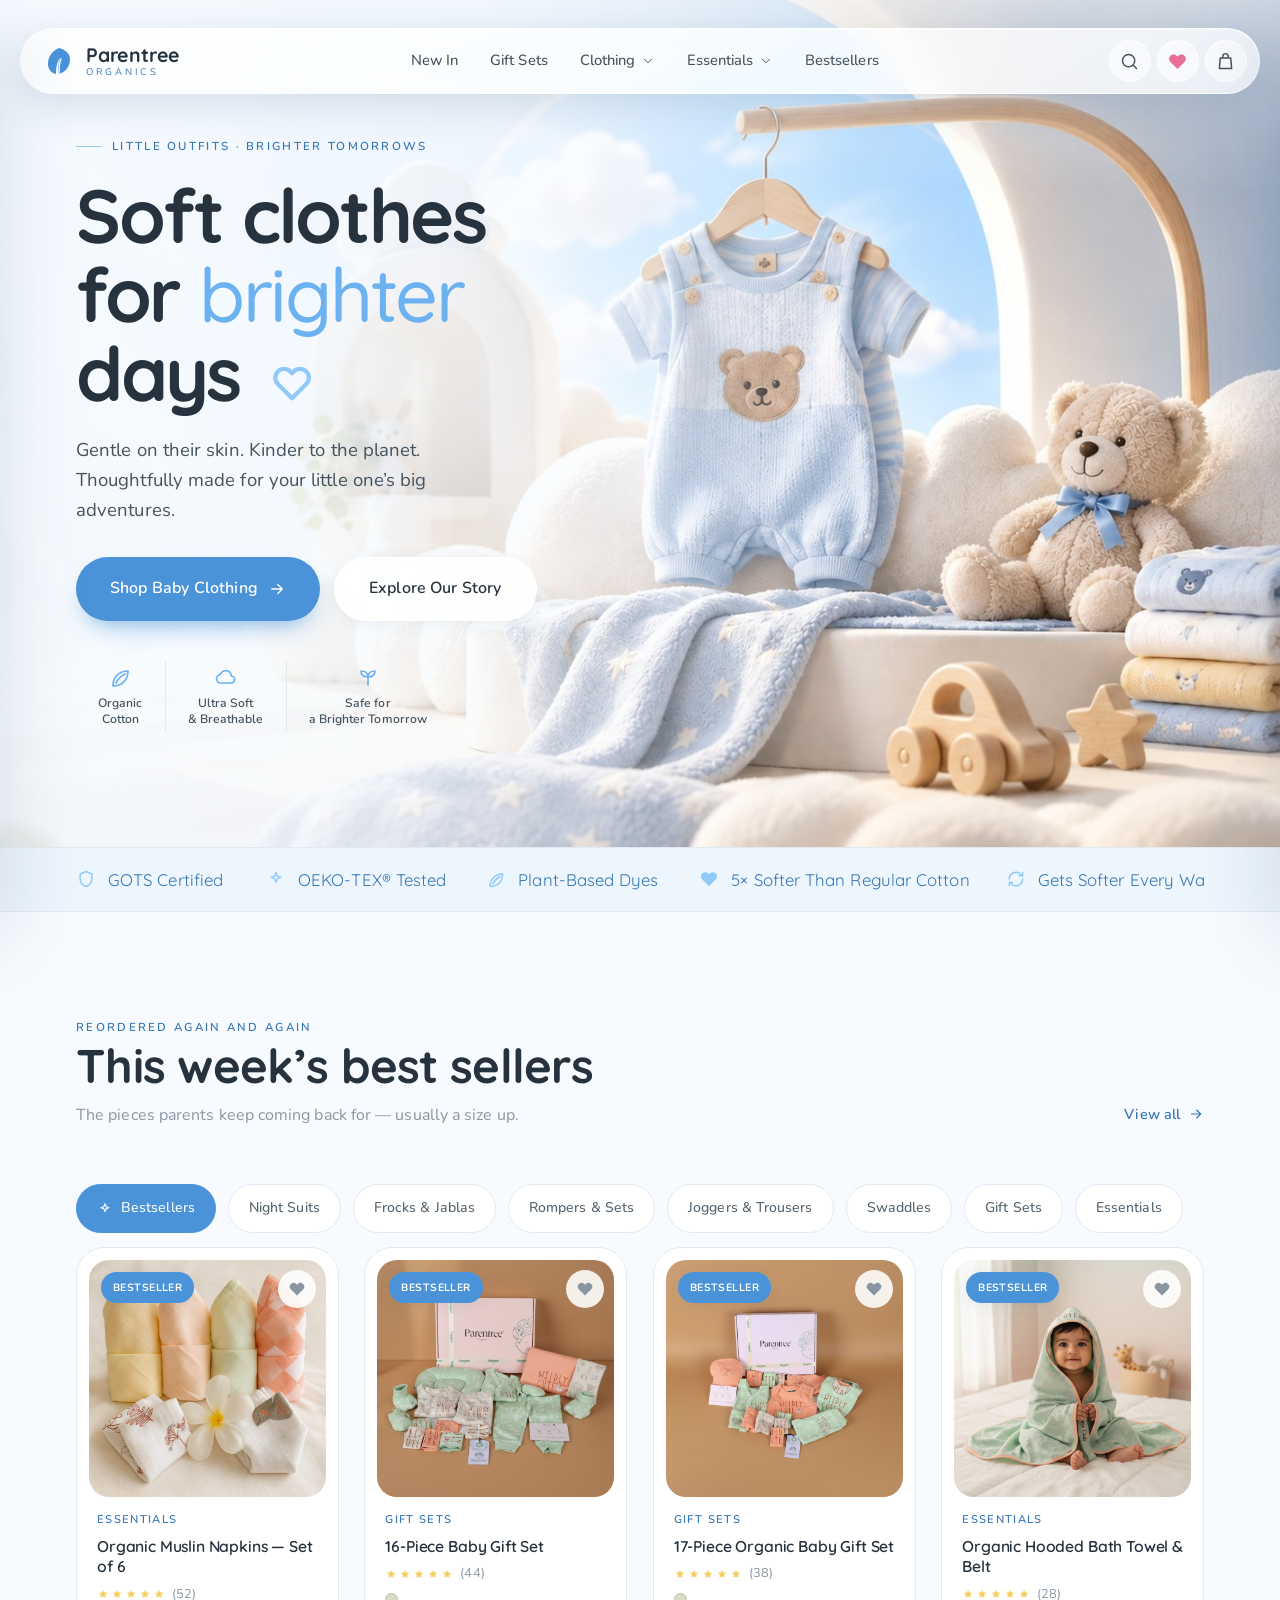
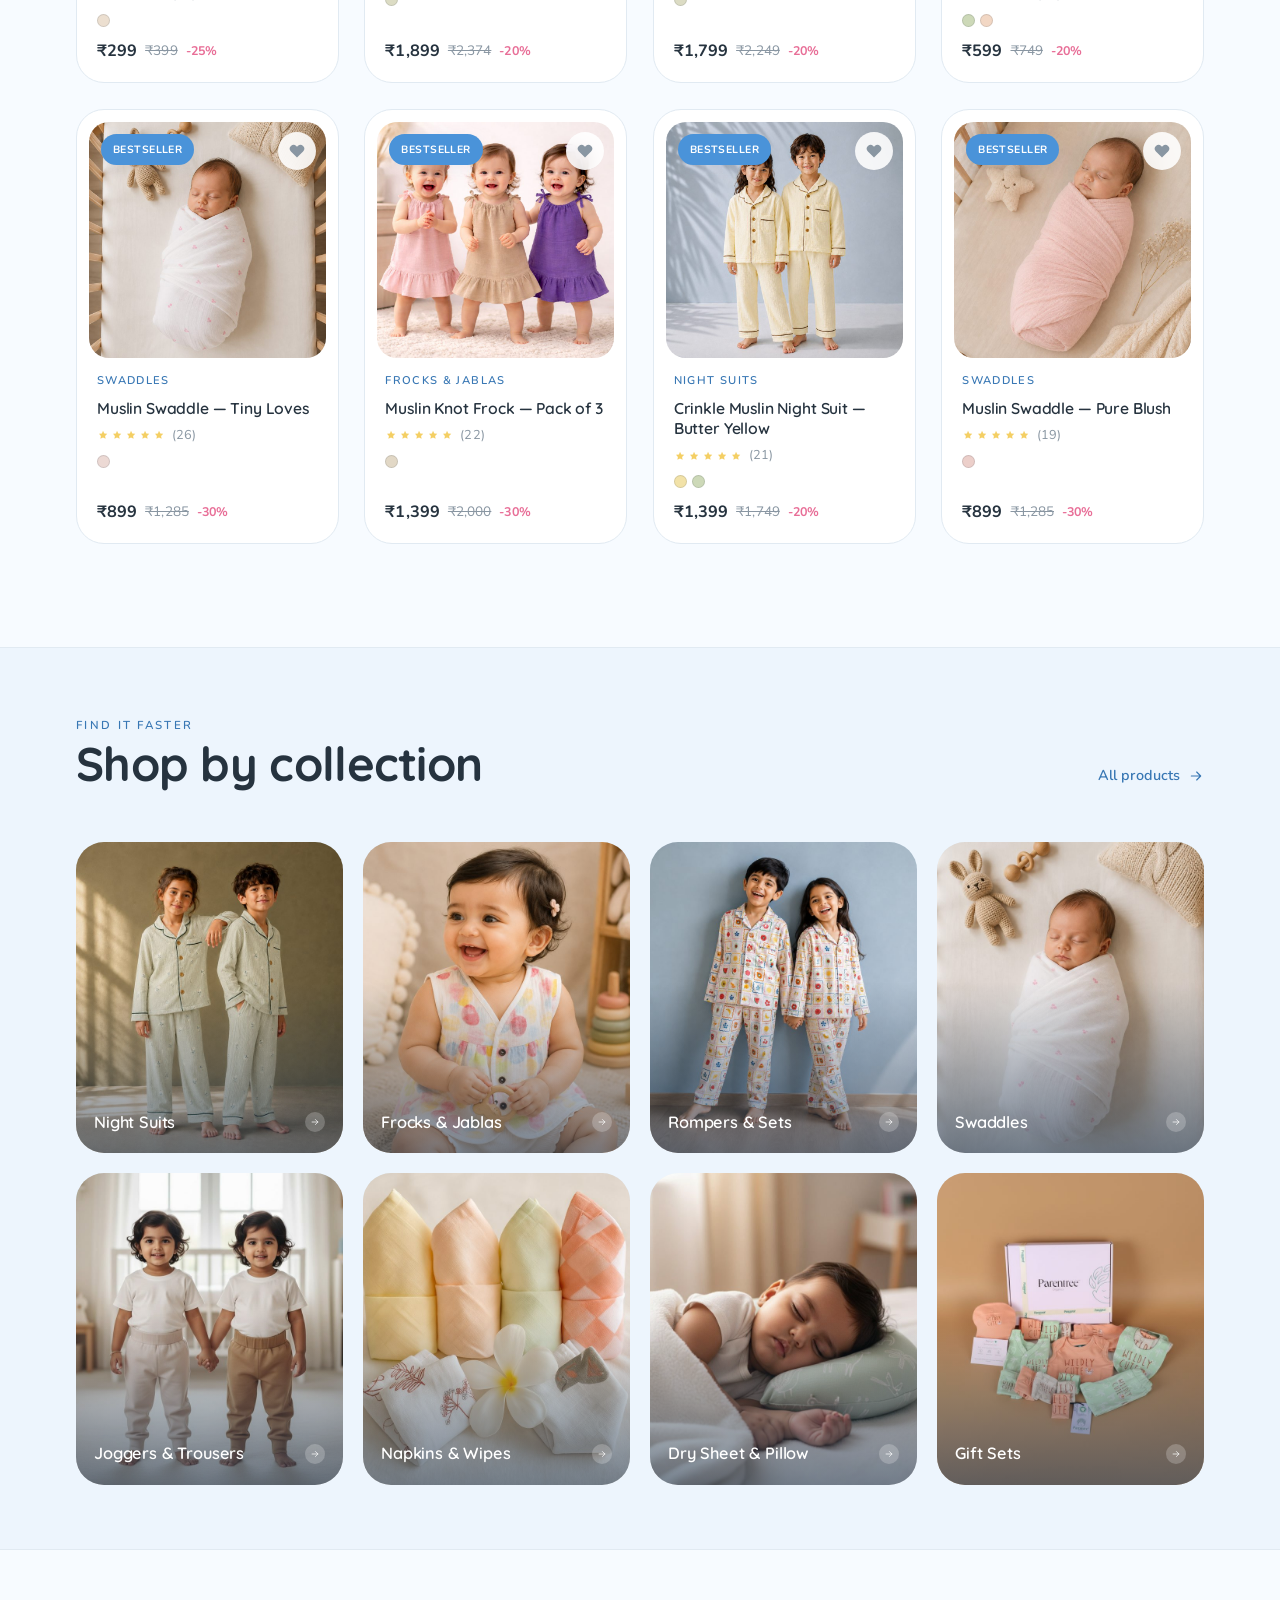
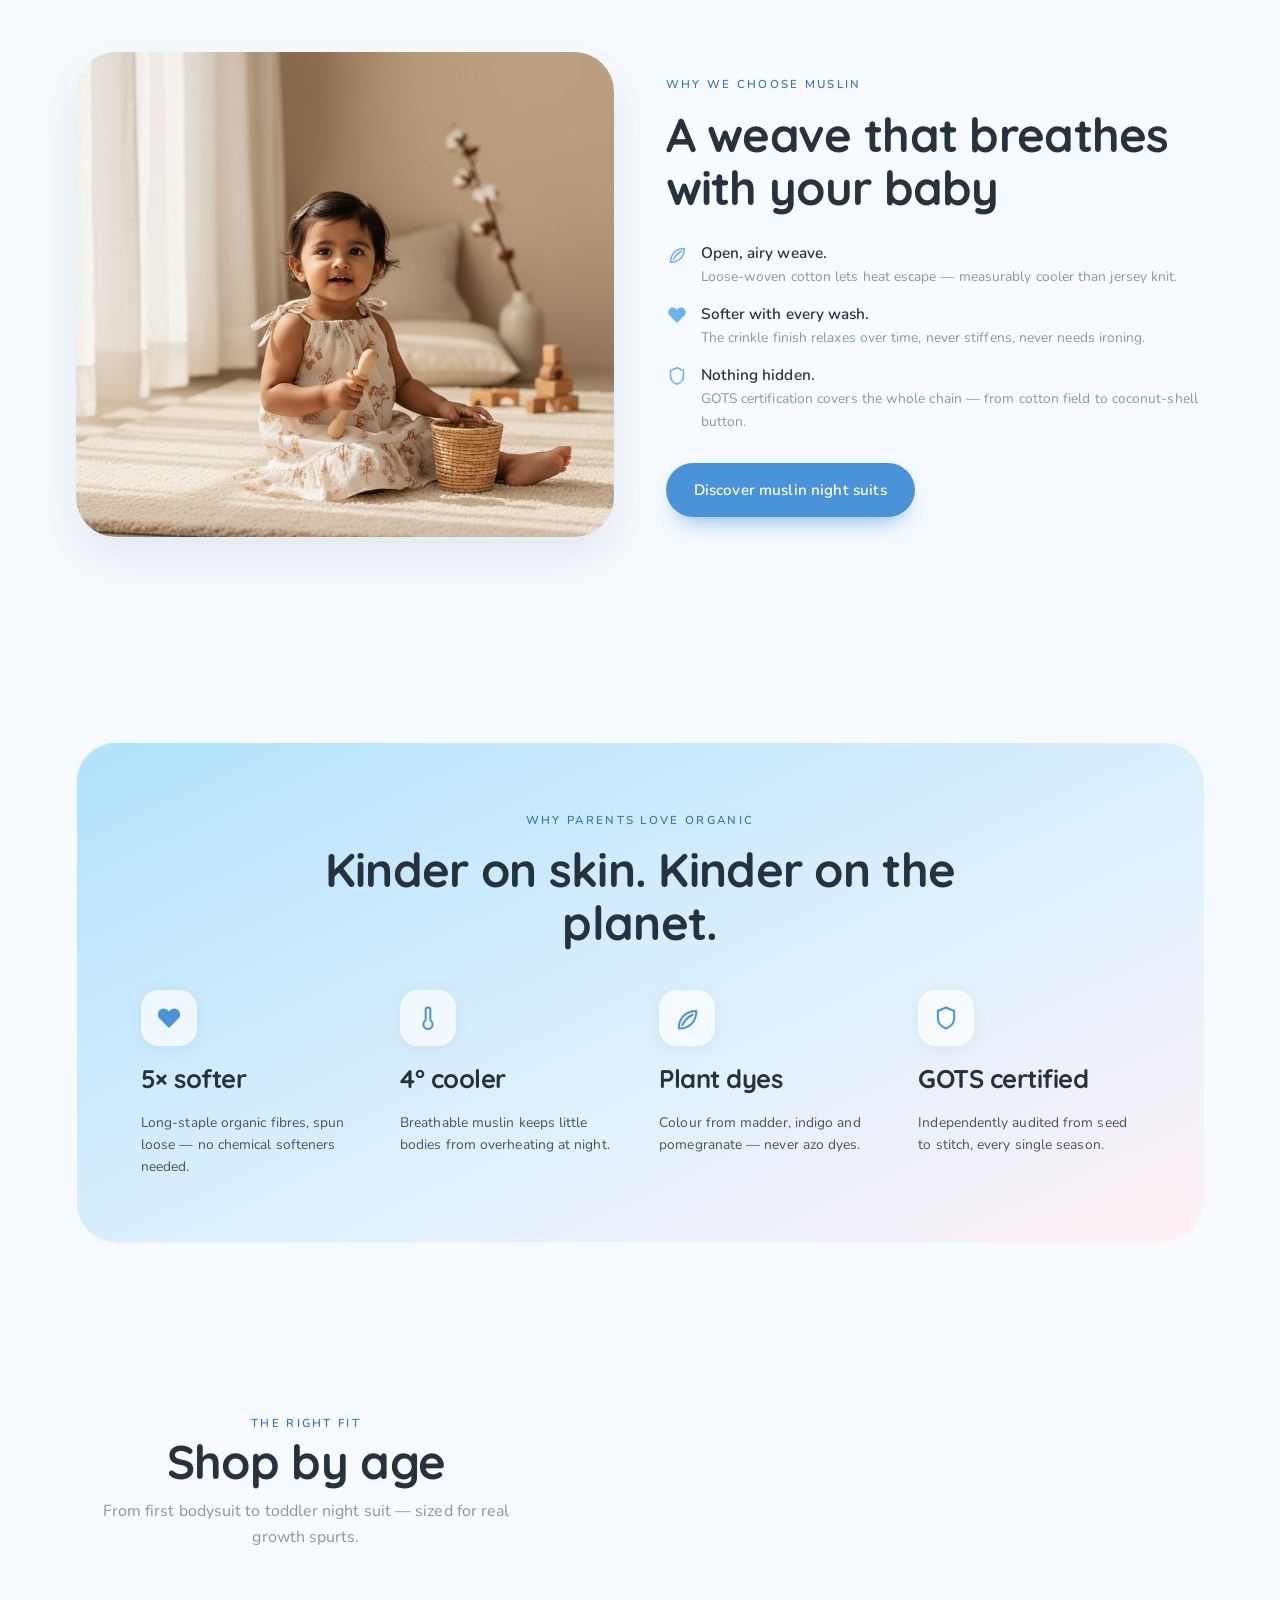
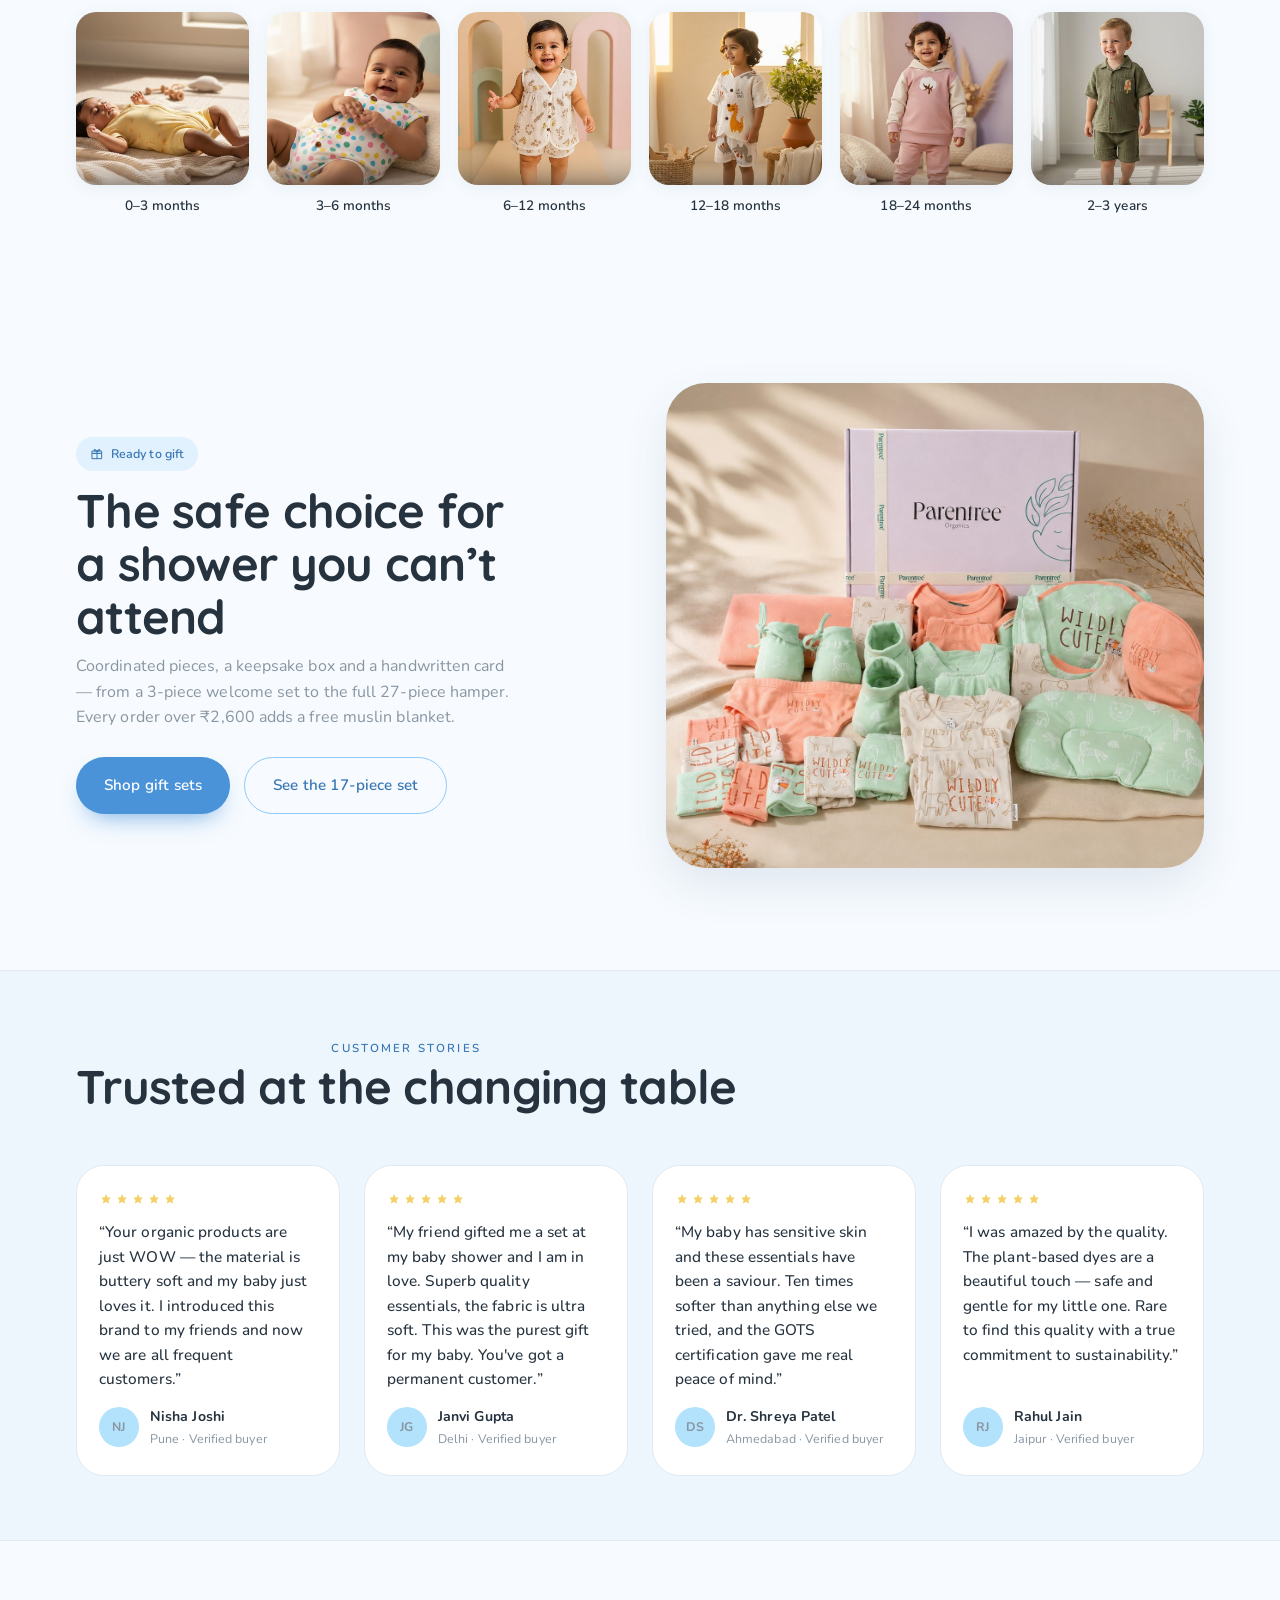
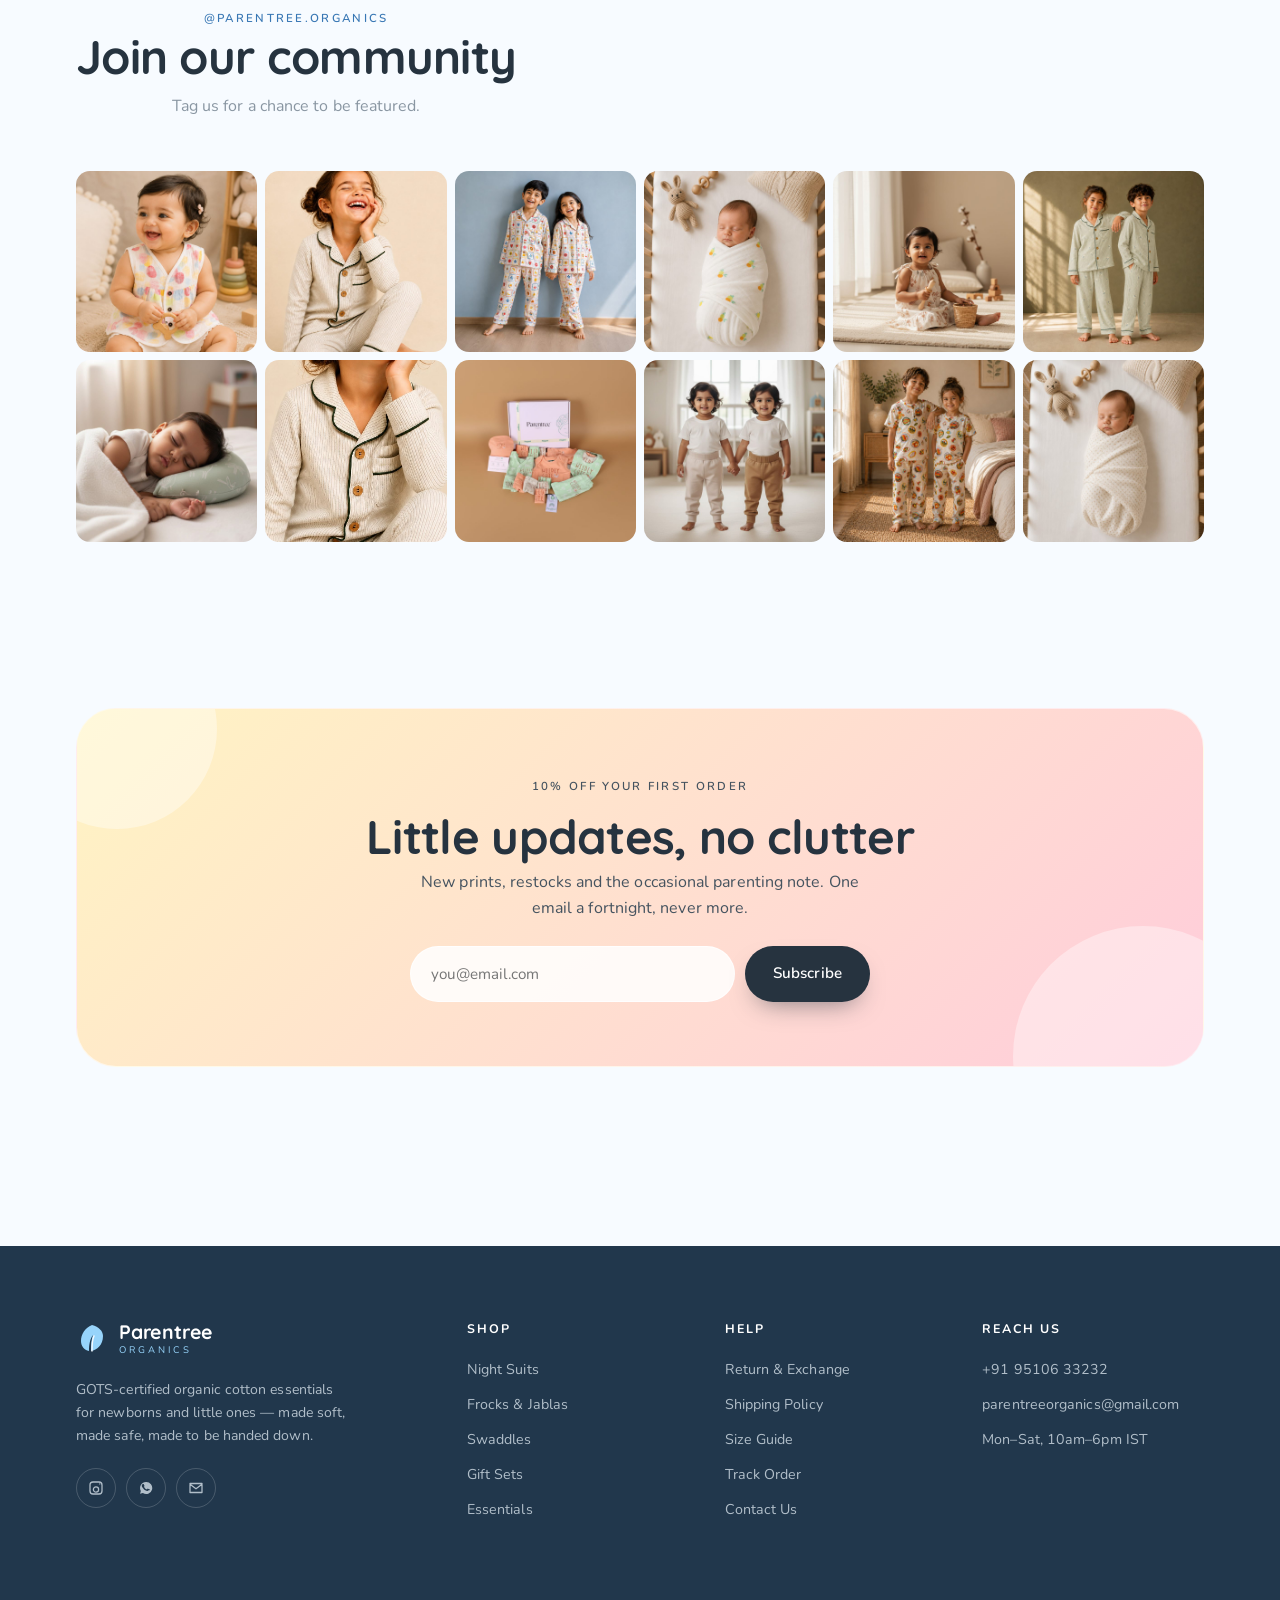
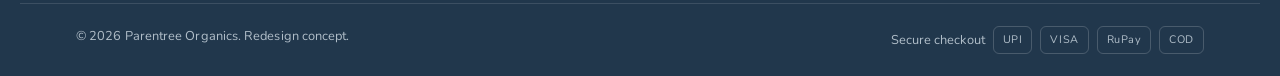
==== index.html @ b3d85968 "first commit Parentree Organics storefront redesign — static site (HTML/CSS/JS). Sky & Sunshine pale" ====
<!DOCTYPE html>
<html lang="en">
<head>
<meta charset="UTF-8">
<meta name="viewport" content="width=device-width, initial-scale=1">
<title>Parentree Organics — GOTS-certified organic cotton babywear</title>
<meta name="description" content="Soft, safe, GOTS-certified organic cotton essentials for newborns and little ones. Crinkle muslin night suits, swaddles, frocks and gift sets — made to be handed down.">
<meta name="theme-color" content="#E1F1FD">
<link rel="preconnect" href="https://fonts.googleapis.com">
<link rel="preconnect" href="https://fonts.gstatic.com" crossorigin>
<link href="https://fonts.googleapis.com/css2?family=Quicksand:wght@400;500;600;700&family=Nunito:ital,wght@0,400;0,500;0,600;0,700;0,800;1,400;1,600&display=swap" rel="stylesheet">
<link rel="stylesheet" href="assets/css/styles.css">
<link rel="icon" href="data:image/svg+xml,%3Csvg xmlns='http://www.w3.org/2000/svg' viewBox='0 0 32 32'%3E%3Cpath d='M16 3C9 6 5 12 5 19c0 5 3 9 8 10 0-9 2-15 5-19-1 6-1 12-1 18 6-1 12-6 12-15C29 8 25 4 16 3Z' fill='%234A93D9'/%3E%3C/svg%3E">
</head>
<body data-page="home">
<main>

  <!-- ================= HERO ================= -->
  <section class="hero">
    <div class="container">
      <div class="hero__grid hero__copy reveal">
        <span class="eyebrow">Little outfits · Brighter tomorrows</span>
        <h1 class="display hero__title">Soft clothes<br>for <span class="italic">brighter</span><br>days <span class="heart">SPRITE_HEART</span></h1>
        <p class="hero__lead">Gentle on their skin. Kinder to the planet. Thoughtfully made for your little one’s big adventures.</p>
        <div class="hero__cta">
          <a class="btn btn--lg" href="shop.html?category=nightwear">Shop Baby Clothing SPRITE_ARROWRIGHT</a>
          <a class="btn btn--light btn--lg" href="#about">Explore Our Story</a>
        </div>
        <div class="hero__trust">
          <div>SPRITE_LEAF <span>Organic<br>Cotton</span></div>
          <div>SPRITE_CLOUD <span>Ultra Soft<br>&amp; Breathable</span></div>
          <div>SPRITE_SPROUT <span>Safe for<br>a Brighter Tomorrow</span></div>
        </div>
      </div>
    </div>
  </section>

  <!-- ================= TRUST STRIP ================= -->
  <div class="logo-strip">
    <div class="container">
      <div class="logo-strip__track">
        <div class="logo-strip__row" data-strip>
          <span>SPRITE_SHIELD GOTS Certified</span>
          <span>SPRITE_SPARKLE OEKO-TEX® Tested</span>
          <span>SPRITE_LEAF Plant-Based Dyes</span>
          <span>SPRITE_HEART 5× Softer Than Regular Cotton</span>
          <span>SPRITE_REFRESH Gets Softer Every Wash</span>
        </div>
      </div>
    </div>
  </div>

  <!-- ================= BEST SELLERS ================= -->
  <section class="section container">
    <div class="section-head reveal">
      <div>
        <span class="eyebrow">Reordered again and again</span>
        <h2 class="section-title">This week’s best sellers</h2>
        <p>The pieces parents keep coming back for — usually a size up.</p>
      </div>
      <a class="link-more" href="shop.html?sort=popular">View all SPRITE_ARROWRIGHT</a>
    </div>
    <div class="cat-rail reveal" id="catRail"></div>
    <div class="product-grid product-grid--4" id="bestGrid"></div>
  </section>

  <!-- ================= SHOP BY COLLECTION ================= -->
  <section class="section section--tight" style="background:var(--surface-2);border-block:1px solid var(--line)">
    <div class="container">
      <div class="section-head reveal">
        <div>
          <span class="eyebrow">Find it faster</span>
          <h2 class="section-title">Shop by collection</h2>
        </div>
        <a class="link-more" href="shop.html">All products SPRITE_ARROWRIGHT</a>
      </div>
      <div class="tile-grid" id="collectionGrid"></div>
    </div>
  </section>

  <!-- ================= MUSLIN FEATURE ================= -->
  <section class="section container">
    <div class="feature-split reveal">
      <div class="feature-split__media">
        <img src="assets/img/products/fr-nature-tales.jpg" alt="Baby in a botanical-print organic muslin dress" width="800" height="800">
      </div>
      <div>
        <span class="eyebrow">Why we choose muslin</span>
        <h2 class="section-title" style="margin:12px 0 4px">A weave that breathes<br>with your baby</h2>
        <ul class="feature-split__list">
          <li>SPRITE_LEAF<span><b>Open, airy weave.</b> Loose-woven cotton lets heat escape — measurably cooler than jersey knit.</span></li>
          <li>SPRITE_HEART<span><b>Softer with every wash.</b> The crinkle finish relaxes over time, never stiffens, never needs ironing.</span></li>
          <li>SPRITE_SHIELD<span><b>Nothing hidden.</b> GOTS certification covers the whole chain — from cotton field to coconut-shell button.</span></li>
        </ul>
        <a class="btn" href="shop.html?category=nightwear">Discover muslin night suits</a>
      </div>
    </div>
  </section>

  <!-- ================= BENEFITS ================= -->
  <section class="section container">
    <div class="benefits reveal">
      <div class="center" style="max-width:640px;margin-inline:auto">
        <span class="eyebrow">Why parents love organic</span>
        <h2 class="section-title" style="margin-top:12px">Kinder on skin. Kinder on the planet.</h2>
      </div>
      <div class="benefits__grid">
        <div class="benefit"><span class="benefit__ico">SPRITE_HEART</span><b>5× softer</b><p>Long-staple organic fibres, spun loose — no chemical softeners needed.</p></div>
        <div class="benefit"><span class="benefit__ico">SPRITE_THERMO</span><b>4° cooler</b><p>Breathable muslin keeps little bodies from overheating at night.</p></div>
        <div class="benefit"><span class="benefit__ico">SPRITE_LEAF</span><b>Plant dyes</b><p>Colour from madder, indigo and pomegranate — never azo dyes.</p></div>
        <div class="benefit"><span class="benefit__ico">SPRITE_SHIELD</span><b>GOTS certified</b><p>Independently audited from seed to stitch, every single season.</p></div>
      </div>
    </div>
  </section>

  <!-- ================= SHOP BY AGE ================= -->
  <section class="section section--tight container">
    <div class="section-head center reveal">
      <div>
        <span class="eyebrow">The right fit</span>
        <h2 class="section-title">Shop by age</h2>
        <p>From first bodysuit to toddler night suit — sized for real growth spurts.</p>
      </div>
    </div>
    <div class="age-grid" id="ageGrid"></div>
  </section>

  <!-- ================= GIFT SETS ================= -->
  <section class="section container">
    <div class="feature-split reverse reveal">
      <div class="feature-split__media">
        <img src="assets/img/lifestyle/l10.jpg" alt="Organic baby gift set flat-lay with box and card" width="900" height="810">
      </div>
      <div>
        <span class="pill-tag">SPRITE_GIFT Ready to gift</span>
        <h2 class="section-title" style="margin:14px 0 10px">The safe choice for<br>a shower you can’t attend</h2>
        <p style="color:var(--muted);max-width:44ch">Coordinated pieces, a keepsake box and a handwritten card — from a 3-piece welcome set to the full 27-piece hamper. Every order over ₹2,600 adds a free muslin blanket.</p>
        <div class="hero__cta" style="margin-top:26px">
          <a class="btn" href="shop.html?category=giftsets">Shop gift sets</a>
          <a class="btn btn--outline" href="product.html?id=gs-17pcs">See the 17-piece set</a>
        </div>
      </div>
    </div>
  </section>

  <!-- ================= TESTIMONIALS ================= -->
  <section class="section section--tight" style="background:var(--surface-2);border-block:1px solid var(--line)">
    <div class="container">
      <div class="section-head center reveal">
        <div>
          <span class="eyebrow">Customer stories</span>
          <h2 class="section-title">Trusted at the changing table</h2>
        </div>
      </div>
      <div class="testi-grid" id="testiGrid"></div>
    </div>
  </section>

  <!-- ================= INSTAGRAM ================= -->
  <section class="section section--tight container">
    <div class="section-head center reveal">
      <div>
        <span class="eyebrow">@parentree.organics</span>
        <h2 class="section-title">Join our community</h2>
        <p>Tag us for a chance to be featured.</p>
      </div>
    </div>
    <div class="ig-grid" id="igGrid"></div>
  </section>

  <!-- ================= NEWSLETTER ================= -->
  <section class="section container">
    <div class="newsletter reveal">
      <span class="eyebrow" style="color:var(--ink-soft)">10% off your first order</span>
      <h2 class="section-title" style="margin:12px 0 6px">Little updates, no clutter</h2>
      <p style="color:var(--ink-soft);max-width:44ch;margin-inline:auto">New prints, restocks and the occasional parenting note. One email a fortnight, never more.</p>
      <form data-newsletter>
        <input type="email" required placeholder="you@email.com" aria-label="Email address">
        <button class="btn btn--ink" type="submit">Subscribe</button>
      </form>
    </div>
  </section>

</main>

<script src="assets/js/data.js"></script>
<script src="assets/js/app.js"></script>
<script src="assets/js/home.js"></script>
</body>
</html>
---- assets/css/styles.css ----
/* ==========================================================================
   Parentree Organics — soft editorial redesign
   Palette: Sky & Sunshine (sky blue · sunshine yellow · blush · paper white)
   Type: Fraunces (display) / DM Sans (text) · floating glass pill nav
   ========================================================================== */

/* ---------- reset ---------- */
*, *::before, *::after { box-sizing: border-box; margin: 0; padding: 0; }
html { -webkit-text-size-adjust: 100%; scroll-behavior: smooth; overflow-x: clip; }
body { min-height: 100%; overflow-x: clip; }
img, picture, svg, video { display: block; max-width: 100%; }
button, input, select, textarea { font: inherit; color: inherit; }
button { background: none; border: 0; cursor: pointer; }
a { color: inherit; text-decoration: none; }
ul, ol { list-style: none; }
:focus-visible { outline: 2px solid var(--sky-600); outline-offset: 3px; border-radius: 4px; }
[hidden] { display: none !important; }

/* ---------- tokens ---------- */
:root {
  color-scheme: light;

  --paper:   #F7FBFF;
  --paper-2: #EDF5FD;
  --paper-3: #E3F0FB;

  --sky-50:  #F1F8FF;
  --sky-100: #E1F1FD;
  --sky-200: #B3E2FD;
  --sky-300: #97D4FB;
  --sky-400: #90CAF9;
  --sky-500: #6DB2F0;
  --sky-600: #4A93D9;
  --sky-700: #3877B4;
  --sky-800: #2C5C8C;

  --sun-100: #FFFBEA;
  --sun-200: #FFF4C3;
  --sun-300: #FCE79A;
  --sun-400: #F4CF64;

  --blush-100: #FFF1F5;
  --blush-200: #FFCCDB;
  --blush-300: #F8B4CB;
  --blush-500: #E86E97;

  --ink:      #26333F;
  --ink-soft: #45535F;
  --body:     #55636E;
  --muted:    #8996A2;
  --line:     #E1EAF2;
  --white:    #ffffff;

  --sale: var(--blush-500);
  --bg: var(--paper);
  --surface: #ffffff;
  --surface-2: var(--paper-2);

  --glass-bg:  rgba(255, 255, 255, .74);
  --glass-bg-solid: rgba(255, 255, 255, .88);
  --glass-brd: rgba(255, 255, 255, .85);
  --glass-blur: blur(20px) saturate(170%);

  --r-xs: 10px;
  --r-sm: 14px;
  --r:    20px;
  --r-lg: 28px;
  --r-xl: 40px;
  --r-pill: 999px;

  --sh-sm: 0 3px 16px rgba(41, 74, 110, .07);
  --sh-md: 0 18px 44px rgba(41, 74, 110, .11);
  --sh-lg: 0 34px 80px rgba(41, 74, 110, .17);
  --sh-glass: 0 10px 44px rgba(41, 74, 110, .14);

  --ff-display: "Quicksand", "Century Gothic", "Trebuchet MS", sans-serif;
  --ff-text: "Nunito", "Segoe UI", system-ui, -apple-system, sans-serif;

  --container: 1240px;
  --gutter: clamp(18px, 5vw, 56px);
  --pill-h: 66px;
  --ease: cubic-bezier(.22, .61, .36, 1);
}

/* ---------- base ---------- */
body {
  font-family: var(--ff-text);
  background: var(--bg);
  color: var(--body);
  font-size: 16px;
  line-height: 1.62;
  letter-spacing: .005em;
  -webkit-font-smoothing: antialiased;
}
body.no-scroll { overflow: hidden; }

h1, h2, h3, h4 {
  font-family: var(--ff-display);
  color: var(--ink);
  font-weight: 600;
  line-height: 1.12;
  letter-spacing: -.015em;
}
.display { font-size: clamp(2.6rem, 6.4vw, 4.7rem); font-weight: 700; letter-spacing: -.028em; line-height: 1.05; }
h2.section-title { font-size: clamp(1.9rem, 4.1vw, 2.95rem); font-weight: 700; }
h3 { font-size: clamp(1.12rem, 2.1vw, 1.4rem); }
em { font-style: italic; }
.italic { font-style: normal; }

.eyebrow {
  font-family: var(--ff-text);
  font-size: .72rem;
  font-weight: 600;
  letter-spacing: .2em;
  text-transform: uppercase;
  color: var(--sky-700);
}

/* ---------- layout ---------- */
.container { width: 100%; max-width: var(--container); margin-inline: auto; padding-inline: var(--gutter); }
.section { padding-block: clamp(48px, 8vw, 118px); }
.section--tight { padding-block: clamp(36px, 5vw, 70px); }
@media (max-width: 560px) {
  :root { --gutter: 18px; }
  .section { padding-block: 46px; }
  .section--tight { padding-block: 34px; }
}
.section-head { display: flex; align-items: flex-end; justify-content: space-between; gap: 24px; margin-bottom: clamp(28px, 4vw, 52px); }
.section-head p { max-width: 46ch; margin-top: 10px; color: var(--muted); }
.section-head .link-more { flex: none; }
.center { text-align: center; }
.center .section-head { flex-direction: column; align-items: center; }
.center .section-head p { margin-inline: auto; }

.link-more {
  display: inline-flex; align-items: center; gap: 8px;
  font-weight: 600; font-size: .9rem; color: var(--sky-700);
  border-bottom: 1.5px solid transparent; padding-bottom: 2px;
  transition: border-color .25s, gap .25s;
}
.link-more:hover { border-color: var(--sky-400); gap: 12px; }
.link-more svg { width: 16px; height: 16px; }

/* ---------- buttons ---------- */
.btn {
  --_bg: var(--sky-600); --_fg: #fff;
  display: inline-flex; align-items: center; justify-content: center; gap: 10px;
  background: var(--_bg); color: var(--_fg);
  font-weight: 600; font-size: .95rem; letter-spacing: .01em;
  padding: 15px 28px; border-radius: var(--r-pill);
  transition: transform .2s var(--ease), box-shadow .25s, background .25s, filter .2s;
  box-shadow: 0 12px 26px -12px rgba(74, 147, 217, .85);
  white-space: nowrap;
}
.btn:hover { transform: translateY(-2px); filter: brightness(1.05); box-shadow: 0 20px 34px -14px rgba(74, 147, 217, .9); }
.btn:active { transform: translateY(0); }
.btn svg { width: 18px; height: 18px; }
.btn--ink { --_bg: var(--ink); box-shadow: 0 12px 26px -12px rgba(38, 51, 63, .6); }
.btn--sun { --_bg: var(--sun-300); --_fg: var(--ink); box-shadow: 0 12px 26px -12px rgba(244, 207, 100, .9); }
.btn--light { --_bg: var(--glass-bg-solid); --_fg: var(--ink); box-shadow: var(--sh-sm); border: 1px solid var(--glass-brd); backdrop-filter: var(--glass-blur); }
.btn--outline { --_bg: transparent; --_fg: var(--sky-700); border: 1.5px solid var(--sky-400); box-shadow: none; }
.btn--outline:hover { --_bg: var(--sky-600); --_fg: #fff; border-color: var(--sky-600); }
.btn--block { display: flex; width: 100%; }
.btn--lg { padding: 18px 34px; font-size: 1rem; }
.btn--sm { padding: 11px 18px; font-size: .85rem; }
.btn[disabled] { opacity: .5; pointer-events: none; }
.btn--outline[data-wish-btn].is-active { background: var(--blush-500); border-color: var(--blush-500); color: #fff; }
.btn--outline[data-wish-btn].is-active svg { fill: currentColor; }

.chip {
  display: inline-flex; align-items: center; gap: 8px;
  padding: 10px 18px; border-radius: var(--r-pill);
  background: var(--surface); border: 1px solid var(--line);
  font-weight: 500; font-size: .88rem; color: var(--body);
  transition: all .2s var(--ease); white-space: nowrap;
}
.chip:hover { border-color: var(--sky-300); color: var(--ink); }
.chip[aria-pressed="true"], .chip.is-active { background: var(--sky-600); border-color: var(--sky-600); color: #fff; }
.chip svg { width: 16px; height: 16px; }

@keyframes marquee { to { transform: translateX(-50%); } }

/* ---------- floating pill header ---------- */
.site-header {
  position: sticky; top: 14px; z-index: 60;
  margin-bottom: calc(-1 * var(--pill-h) - 14px);
  padding-top: 14px;
  pointer-events: none;
}
.header-inner {
  height: var(--pill-h);
  display: flex; align-items: center; gap: 10px;
  padding: 0 12px 0 22px;
  border-radius: var(--r-pill);
  background: var(--glass-bg);
  -webkit-backdrop-filter: var(--glass-blur); backdrop-filter: var(--glass-blur);
  border: 1px solid var(--glass-brd);
  box-shadow: 0 10px 40px rgba(41, 74, 110, .16), inset 0 1px 0 rgba(255, 255, 255, .6);
  pointer-events: auto;
  transition: background .3s, box-shadow .3s, transform .3s;
}
.site-header.is-stuck .header-inner { background: var(--glass-bg-solid); box-shadow: 0 16px 48px rgba(41, 74, 110, .22); }
@media (max-width: 999px) {
  body:not([data-page="home"]) .site-header::before {
    content: ""; position: absolute; z-index: -1; left: 0; right: 0; top: -14px; height: 96px;
    background: linear-gradient(180deg, var(--bg) 46%, color-mix(in srgb, var(--bg) 35%, transparent) 80%, transparent);
    pointer-events: none;
  }
}
.header-inner .brand { margin-inline: auto; }
.header-inner nav[aria-label="Primary"] { display: none; }
@media (min-width: 1000px) {
  .header-inner .brand { margin-inline: 0; }
  .header-inner nav[aria-label="Primary"] { display: block; margin-inline: auto; }
}

.brand { display: inline-flex; align-items: center; gap: 11px; font-family: var(--ff-display); }
.brand__mark { width: 32px; height: 32px; color: var(--sky-600); flex: none; }
.brand__name { display: flex; flex-direction: column; line-height: 1; }
.brand__name b { font-weight: 700; font-size: 1.22rem; color: var(--ink); letter-spacing: -.01em; }
.brand__name span { font-size: .6rem; letter-spacing: .32em; text-transform: uppercase; color: var(--sky-700); font-family: var(--ff-text); margin-top: 3px; }

.primary-nav { display: none; }
@media (min-width: 1000px) {
  .primary-nav { display: flex; align-items: center; gap: 2px; }
  .primary-nav > li > a, .primary-nav > li > button {
    display: inline-flex; align-items: center; gap: 6px;
    padding: 9px 15px; border-radius: var(--r-pill);
    font-weight: 500; font-size: .92rem; color: var(--ink-soft);
    transition: background .2s, color .2s;
  }
  .primary-nav > li > a:hover, .primary-nav > li > button:hover { background: rgba(255, 255, 255, .7); color: var(--ink); }
  .primary-nav svg { width: 14px; height: 14px; transition: transform .25s; }
  .has-mega { position: relative; }
  .has-mega:hover svg { transform: rotate(180deg); }
  .mega {
    position: absolute; top: calc(100% + 18px); left: 50%; transform: translateX(-50%) translateY(8px);
    width: 520px; background: var(--glass-bg-solid); border: 1px solid var(--glass-brd);
    -webkit-backdrop-filter: var(--glass-blur); backdrop-filter: var(--glass-blur);
    border-radius: var(--r-lg); padding: 20px; box-shadow: var(--sh-lg);
    display: grid; grid-template-columns: 1fr 1fr; gap: 4px 20px;
    opacity: 0; visibility: hidden; transition: all .28s var(--ease);
  }
  .has-mega:hover .mega, .has-mega:focus-within .mega { opacity: 1; visibility: visible; transform: translateX(-50%) translateY(0); }
  .mega a { display: flex; flex-direction: column; padding: 11px 14px; border-radius: var(--r-sm); transition: background .2s; }
  .mega a:hover { background: var(--sky-50); }
  .mega a b { font-weight: 600; color: var(--ink); font-size: .92rem; }
  .mega a small { color: var(--muted); font-size: .8rem; }
  .mega__promo { grid-column: 1 / -1; margin-top: 6px; padding: 13px 15px; background: var(--sky-50); border-radius: var(--r-sm); font-size: .83rem; color: var(--sky-700); display: flex; align-items: center; gap: 10px; }
  .mega__promo svg { width: 18px; height: 18px; color: var(--sky-600); }
}

.header-actions { display: flex; align-items: center; gap: 6px; }
.icon-btn {
  position: relative; width: 42px; height: 42px; border-radius: var(--r-pill);
  display: grid; place-items: center; color: var(--ink-soft);
  transition: background .2s, color .2s, transform .15s;
}
.header-actions .icon-btn { background: rgba(255, 255, 255, .55); border: 1px solid rgba(255, 255, 255, .8); }
.icon-btn:hover { background: #fff; color: var(--sky-700); }
.icon-btn:active { transform: scale(.92); }
.icon-btn svg { width: 21px; height: 21px; }
.header-actions a[href="wishlist.html"] svg { color: var(--blush-500); }
.icon-btn__count {
  position: absolute; top: -2px; right: -2px; min-width: 18px; height: 18px; padding: 0 5px;
  background: var(--sky-600); color: #fff; font-size: .68rem; font-weight: 700; font-family: var(--ff-text);
  border-radius: var(--r-pill); display: grid; place-items: center; border: 2px solid #fff;
}
.icon-btn__count:empty, .icon-btn__count[data-count="0"] { display: none; }
#menuToggle { display: grid; background: rgba(255, 255, 255, .55); border: 1px solid rgba(255, 255, 255, .8); }
@media (min-width: 1000px) { #menuToggle { display: none; } }

/* ---------- search overlay ---------- */
.search-panel {
  position: fixed; inset: 0; z-index: 90; background: rgba(38, 60, 84, .32);
  backdrop-filter: blur(4px); opacity: 0; visibility: hidden; transition: opacity .3s;
}
.search-panel.open { opacity: 1; visibility: visible; }
.search-panel__box {
  background: var(--surface); max-width: 640px; margin: 12vh auto 0; border-radius: var(--r-lg);
  padding: 22px; box-shadow: var(--sh-lg); transform: translateY(-20px); transition: transform .3s var(--ease);
}
.search-panel.open .search-panel__box { transform: translateY(0); }
.search-panel__field { display: flex; align-items: center; gap: 12px; border-bottom: 2px solid var(--line); padding-bottom: 12px; }
.search-panel__field svg { width: 22px; height: 22px; color: var(--muted); flex: none; }
.search-panel__field input { flex: 1; border: 0; font-size: 1.1rem; background: none; }
.search-panel__field input:focus { outline: none; }
.search-results { margin-top: 14px; max-height: 46vh; overflow-y: auto; display: grid; gap: 4px; }
.search-results a { display: flex; align-items: center; gap: 14px; padding: 10px; border-radius: var(--r-sm); transition: background .2s; }
.search-results a:hover { background: var(--sky-50); }
.search-results img { width: 52px; height: 52px; border-radius: 10px; object-fit: cover; background: var(--paper-2); }
.search-results b { font-weight: 600; color: var(--ink); font-size: .9rem; }
.search-results span { color: var(--muted); font-size: .82rem; }
.search-hint { color: var(--muted); font-size: .85rem; padding: 18px 10px; }

/* ---------- mobile drawer ---------- */
.drawer-scrim { position: fixed; inset: 0; z-index: 80; background: rgba(38, 60, 84, .4); opacity: 0; visibility: hidden; transition: opacity .3s; }
.drawer-scrim.open { opacity: 1; visibility: visible; }
.mobile-drawer {
  position: fixed; top: 0; left: 0; bottom: 0; z-index: 85; width: min(86vw, 360px);
  background: var(--surface); transform: translateX(-100%); transition: transform .34s var(--ease);
  display: flex; flex-direction: column; box-shadow: var(--sh-lg);
}
.mobile-drawer.open { transform: translateX(0); }
.mobile-drawer__top { display: flex; align-items: center; justify-content: space-between; padding: 18px 20px; border-bottom: 1px solid var(--line); }
.mobile-drawer__nav { padding: 12px 12px 28px; overflow-y: auto; flex: 1; }
.mobile-drawer__nav a, .m-acc__head {
  display: flex; align-items: center; justify-content: space-between; gap: 12px;
  padding: 15px 16px; border-radius: var(--r-sm); font-weight: 500; font-size: 1.02rem; color: var(--ink); width: 100%;
}
.mobile-drawer__nav a:hover, .m-acc__head:hover { background: var(--sky-50); }
.m-acc__head svg { width: 18px; height: 18px; transition: transform .25s; }
.m-acc.open .m-acc__head svg { transform: rotate(180deg); }
.m-acc__body { display: none; padding: 2px 0 8px 14px; }
.m-acc.open .m-acc__body { display: block; }
.m-acc__body a { font-size: .95rem; color: var(--muted); padding: 11px 16px; }
.mobile-drawer__foot { padding: 18px 20px; border-top: 1px solid var(--line); display: grid; gap: 8px; font-size: .88rem; color: var(--muted); }
.mobile-drawer__foot a { display: flex; align-items: center; gap: 10px; padding: 6px 0; }
.mobile-drawer__foot svg { width: 17px; height: 17px; color: var(--sky-600); }

/* ---------- mobile bottom nav ---------- */
.bottom-nav { display: none; }
@media (max-width: 999px) {
  .bottom-nav {
    position: fixed; left: 12px; right: 12px; bottom: 12px; z-index: 70;
    display: grid; grid-template-columns: repeat(5, 1fr);
    background: var(--glass-bg-solid);
    -webkit-backdrop-filter: var(--glass-blur); backdrop-filter: var(--glass-blur);
    border: 1px solid var(--glass-brd);
    border-radius: 26px;
    box-shadow: var(--sh-glass);
    padding: 8px 6px calc(8px + env(safe-area-inset-bottom));
  }
  .bottom-nav a, .bottom-nav button {
    position: relative; display: flex; flex-direction: column; align-items: center; gap: 4px;
    padding: 6px 0; font-size: .63rem; font-weight: 600; letter-spacing: .02em;
    color: var(--muted); transition: color .2s; background: none;
  }
  .bottom-nav .bn-ico { width: 26px; height: 26px; display: grid; place-items: center; }
  .bottom-nav .bn-ico svg { width: 24px; height: 24px; }
  .bottom-nav a.is-active { color: var(--sky-700); }
  .bottom-nav a[data-nav="wishlist"] .bn-ico svg { color: var(--blush-500); }
  .bottom-nav a.is-active .bn-ico::after {
    content: ""; position: absolute; top: -8px; left: 50%; transform: translateX(-50%);
    width: 20px; height: 3px; border-radius: var(--r-pill); background: var(--sky-500);
  }
  .bottom-nav .bn-center .bn-ico {
    width: 50px; height: 50px; margin-top: -20px; border-radius: var(--r-pill);
    background: var(--sky-600); color: #fff; box-shadow: 0 12px 24px -8px rgba(74, 147, 217, .9);
    border: 4px solid #fff;
  }
  .bottom-nav .bn-center .bn-ico svg { width: 22px; height: 22px; }
  .bottom-nav .bn-center { color: var(--sky-700); }
  .bottom-nav .icon-btn__count { top: -2px; right: calc(50% - 20px); }
  body { padding-bottom: 88px; }
}

/* ---------- hero ---------- */
.hero {
  position: relative;
  display: flex; align-items: center;
  min-height: min(92vh, 900px);
  padding-top: calc(var(--pill-h) + 64px);
  padding-bottom: clamp(60px, 9vw, 120px);
  background: var(--sky-100) url("../img/bg/hero.jpg") center right / cover no-repeat;
  overflow: clip;
}
.hero > .container { width: 100%; }
.hero::before {
  content: ""; position: absolute; inset: 0;
  background:
    linear-gradient(102deg, rgba(247, 251, 255, .96) 0%, rgba(247, 251, 255, .8) 34%, rgba(247, 251, 255, .28) 56%, rgba(247, 251, 255, 0) 72%),
    linear-gradient(180deg, rgba(247, 251, 255, .55) 0%, rgba(247, 251, 255, 0) 22%);
}
.hero__grid { position: relative; z-index: 2; max-width: 620px; }
.hero__copy .eyebrow { display: inline-flex; align-items: center; gap: 10px; }
.hero__copy .eyebrow::before { content: ""; width: 26px; height: 1.5px; background: var(--sky-400); }
.hero__title { margin: 20px 0 22px; font-weight: 700; letter-spacing: -.03em; }
.hero__title .italic { color: var(--sky-500); font-weight: 500; }
.hero__title .heart { display: inline-flex; vertical-align: -0.04em; color: var(--sky-400); margin-left: .16em; }
.hero__title .heart svg { width: .56em; height: .56em; fill: none; stroke: currentColor; stroke-width: 2.4; }
.hero__lead { font-size: clamp(1rem, 1.5vw, 1.16rem); max-width: 40ch; color: var(--ink-soft); }
.hero__cta { display: flex; flex-wrap: wrap; gap: 14px; margin-top: 32px; }
.hero__trust { display: flex; flex-wrap: wrap; gap: 0; margin-top: 40px; }
.hero__trust div {
  display: flex; flex-direction: column; align-items: center; gap: 6px; text-align: center;
  padding: 4px 22px; font-size: .76rem; color: var(--ink-soft); font-weight: 600;
  line-height: 1.35;
}
.hero__trust div + div { border-left: 1px solid var(--line); }
.hero__trust svg { width: 24px; height: 24px; color: var(--sky-500); }
@media (max-width: 860px) {
  .hero {
    min-height: 92vh;
    align-items: flex-start;
    background-image: url("../img/bg/hero-mobile.jpg");
    background-position: center top;
    padding-top: calc(var(--pill-h) + 38px);
    padding-bottom: 32px;
  }
  /* keep the wash tight to the top so the photo reads clearly through the lower half */
  .hero::before {
    background: linear-gradient(180deg,
      rgba(247, 251, 255, .95) 0%,
      rgba(247, 251, 255, .84) 18%,
      rgba(247, 251, 255, .52) 34%,
      rgba(247, 251, 255, .18) 48%,
      rgba(247, 251, 255, 0) 62%,
      rgba(247, 251, 255, 0) 100%);
  }
  .hero__grid { max-width: 100%; }
  .hero__copy .eyebrow { font-size: .6rem; letter-spacing: .13em; }
  .hero__copy .eyebrow::before { width: 20px; }
  .hero__title,
  .hero__lead { text-shadow: 0 0 18px rgba(247, 251, 255, .98), 0 0 8px rgba(247, 251, 255, .95), 0 1px 2px rgba(247, 251, 255, .9); }
  .hero__title { margin: 12px 0 14px; font-size: clamp(2.1rem, 8.6vw, 2.7rem); line-height: 1.04; }
  .hero__lead { font-size: .93rem; max-width: 30ch; }
  .hero__cta { gap: 10px; margin-top: 20px; }
  .hero__cta .btn { flex: 1 1 100%; }
  .hero__trust {
    margin-top: 26px; justify-content: space-around; gap: 0;
    background: rgba(255, 255, 255, .5);
    -webkit-backdrop-filter: blur(16px) saturate(1.6); backdrop-filter: blur(16px) saturate(1.6);
    border: 1px solid rgba(255, 255, 255, .72);
    border-radius: 18px; padding: 12px 2px;
    box-shadow: 0 12px 34px rgba(41, 74, 110, .15);
  }
  .hero__trust div { padding: 2px 6px; font-size: .68rem; gap: 5px; line-height: 1.3; }
  .hero__trust svg { width: 20px; height: 20px; }
  .hero__trust div + div { border-left-color: rgba(41, 74, 110, .12); }
}

/* ---------- logo / trust strip ---------- */
.logo-strip { border-block: 1px solid var(--line); background: var(--surface-2); }
.logo-strip__track { display: flex; align-items: center; gap: 56px; padding: 18px 0; overflow: hidden; white-space: nowrap; }
.logo-strip__row { display: flex; align-items: center; gap: 56px; animation: marquee 34s linear infinite; }
.logo-strip__row span { display: inline-flex; align-items: center; gap: 12px; font-family: var(--ff-display); font-size: 1.05rem; color: var(--sky-700); }
.logo-strip__row svg { width: 20px; height: 20px; color: var(--sky-400); }

/* ---------- category rail ---------- */
.cat-rail { display: flex; gap: 12px; overflow-x: auto; padding: 4px 0 14px; scrollbar-width: none; scroll-snap-type: x proximity; }
.cat-rail::-webkit-scrollbar { display: none; }
.cat-rail .chip { scroll-snap-align: start; padding: 12px 20px; }

/* ---------- product card ---------- */
.product-grid { display: grid; gap: clamp(14px, 2vw, 28px); grid-template-columns: repeat(2, 1fr); }
@media (min-width: 720px) { .product-grid { grid-template-columns: repeat(3, 1fr); } }
@media (min-width: 1060px) { .product-grid--4 { grid-template-columns: repeat(4, 1fr); } }

.card {
  position: relative; background: var(--surface); border-radius: var(--r-lg);
  padding: 12px; border: 1px solid var(--line);
  transition: transform .3s var(--ease), box-shadow .3s, border-color .3s;
  display: flex; flex-direction: column;
}
.card:hover { transform: translateY(-6px); box-shadow: var(--sh-md); border-color: transparent; }
.card__media { position: relative; border-radius: var(--r); overflow: hidden; aspect-ratio: 1; background: var(--paper-2); }
.card__media img { width: 100%; height: 100%; object-fit: cover; transition: transform .6s var(--ease); }
.card:hover .card__media img { transform: scale(1.05); }
.card__badge {
  position: absolute; top: 12px; left: 12px; z-index: 2;
  background: var(--glass-bg-solid); -webkit-backdrop-filter: blur(8px); backdrop-filter: blur(8px);
  color: var(--ink); border: 1px solid var(--glass-brd);
  font-size: .66rem; font-weight: 700; letter-spacing: .04em; text-transform: uppercase;
  padding: 6px 11px; border-radius: var(--r-pill); box-shadow: var(--sh-sm);
}
.card__badge--sale { background: var(--blush-500); color: #fff; border-color: transparent; }
.card__badge--bestseller { background: var(--sky-600); color: #fff; border-color: transparent; }
.card__wish {
  position: absolute; top: 10px; right: 10px; z-index: 2; width: 38px; height: 38px;
  background: var(--glass-bg-solid); -webkit-backdrop-filter: blur(8px); backdrop-filter: blur(8px);
  border-radius: var(--r-pill); display: grid; place-items: center; color: var(--muted);
  transition: transform .2s, background .2s, color .2s;
}
.card__wish svg { width: 18px; height: 18px; }
.card__wish:hover { transform: scale(1.12); color: var(--blush-500); }
.card__wish.is-active { color: var(--blush-500); background: #fff; box-shadow: 0 3px 12px rgba(232, 110, 151, .35); }
.card__add {
  position: absolute; right: 12px; bottom: 12px; z-index: 2; width: 42px; height: 42px;
  background: var(--sky-600); color: #fff; border-radius: var(--r-pill);
  display: grid; place-items: center; box-shadow: var(--sh-md);
  transform: translateY(6px) scale(.85); opacity: 0; transition: all .28s var(--ease);
}
.card__add svg { width: 20px; height: 20px; }
.card:hover .card__add { transform: translateY(0) scale(1); opacity: 1; }
.card__add:hover { background: var(--sky-700); }
@media (hover: none) { .card__add { opacity: 1; transform: none; } }

.card__body { padding: 14px 8px 6px; display: flex; flex-direction: column; gap: 7px; flex: 1; }
.card__cat { font-size: .7rem; letter-spacing: .12em; text-transform: uppercase; color: var(--sky-700); font-weight: 600; }
.card__name { font-family: var(--ff-display); font-size: .98rem; color: var(--ink); line-height: 1.3; font-weight: 600; letter-spacing: -.01em; }
.card__name a::after { content: ""; position: absolute; inset: 0; z-index: 1; }
.card__meta { display: flex; align-items: center; gap: 8px; margin-top: auto; padding-top: 4px; }
.card__price { font-weight: 700; color: var(--ink); font-size: 1.02rem; font-family: var(--ff-text); }
.card__mrp { color: var(--muted); text-decoration: line-through; font-size: .85rem; }
.card__off { color: var(--sale); font-size: .78rem; font-weight: 700; }
.card__swatches { display: flex; gap: 5px; margin-top: 2px; }
.card__swatches i { width: 13px; height: 13px; border-radius: var(--r-pill); border: 1px solid rgba(38, 51, 63, .14); display: block; }

/* stars */
.stars { --s: 14px; display: inline-flex; gap: 2px; color: var(--sun-400); }
.stars svg { width: var(--s); height: var(--s); }
.stars .empty { color: var(--line); }
.rating-line { display: flex; align-items: center; gap: 7px; font-size: .8rem; color: var(--muted); }

/* ---------- collection tiles ---------- */
.tile-grid { display: grid; gap: clamp(12px, 1.6vw, 20px); grid-template-columns: repeat(2, 1fr); }
@media (min-width: 720px) { .tile-grid { grid-template-columns: repeat(4, 1fr); } }
.tile { position: relative; border-radius: var(--r-lg); overflow: hidden; aspect-ratio: 3 / 3.5; background: var(--paper-3); display: flex; align-items: flex-end; }
.tile img { position: absolute; inset: 0; width: 100%; height: 100%; object-fit: cover; transition: transform .6s var(--ease); }
.tile::after { content: ""; position: absolute; inset: 0; background: linear-gradient(to top, rgba(38, 60, 84, .6), rgba(38, 60, 84, 0) 55%); }
.tile:hover img { transform: scale(1.06); }
.tile__label {
  position: relative; z-index: 2; color: #fff; padding: 18px; width: 100%;
  display: flex; align-items: center; justify-content: space-between; gap: 10px;
  font-family: var(--ff-display); font-size: 1.02rem; font-weight: 600; letter-spacing: -.01em;
}
.tile__label svg { width: 20px; height: 20px; padding: 5px; background: rgba(255, 255, 255, .22); border-radius: var(--r-pill); transition: background .25s, transform .25s; }
.tile:hover .tile__label svg { background: var(--sky-500); transform: translateX(3px); }

/* age chips-grid */
.age-grid { display: grid; gap: clamp(10px, 1.4vw, 18px); grid-template-columns: repeat(3, 1fr); }
@media (min-width: 720px) { .age-grid { grid-template-columns: repeat(6, 1fr); } }
.age-card { text-align: center; }
.age-card__img { border-radius: var(--r); overflow: hidden; aspect-ratio: 1; background: var(--paper-2); box-shadow: var(--sh-sm); }
.age-card__img img { width: 100%; height: 100%; object-fit: cover; transition: transform .5s var(--ease); }
.age-card:hover .age-card__img img { transform: scale(1.07); }
.age-card span { display: block; margin-top: 10px; font-weight: 600; font-size: .85rem; color: var(--ink); }

/* ---------- benefits ---------- */
.benefits {
  background: linear-gradient(155deg, var(--sky-200), var(--sky-100) 60%, var(--blush-100));
  border-radius: var(--r-xl); padding: clamp(32px, 5vw, 64px);
  border: 1px solid rgba(255, 255, 255, .6);
}
.benefits h2 { color: var(--ink); }
.benefits .eyebrow { color: var(--sky-700); }
.benefits__grid { display: grid; gap: clamp(20px, 3vw, 40px); grid-template-columns: repeat(2, 1fr); margin-top: 40px; }
@media (min-width: 860px) { .benefits__grid { grid-template-columns: repeat(4, 1fr); } }
.benefit { display: flex; flex-direction: column; gap: 12px; }
.benefit__ico { width: 56px; height: 56px; border-radius: 18px; background: rgba(255, 255, 255, .7); display: grid; place-items: center; color: var(--sky-600); box-shadow: var(--sh-sm); }
.benefit__ico svg { width: 28px; height: 28px; }
.benefit b { font-family: var(--ff-display); font-size: 1.6rem; color: var(--ink); font-weight: 700; letter-spacing: -.02em; }
.benefit p { font-size: .86rem; color: var(--ink-soft); }

/* ---------- feature split ---------- */
.feature-split { display: grid; gap: clamp(28px, 4vw, 64px); align-items: center; grid-template-columns: 1fr; }
@media (min-width: 900px) { .feature-split { grid-template-columns: 1fr 1fr; } .feature-split.reverse .feature-split__media { order: 2; } }
.feature-split__media { position: relative; border-radius: var(--r-xl); overflow: hidden; aspect-ratio: 4 / 3.6; box-shadow: var(--sh-md); background: var(--paper-2); }
.feature-split__media img { width: 100%; height: 100%; object-fit: cover; }
.feature-split__list { display: grid; gap: 14px; margin: 26px 0 30px; }
.feature-split__list li { display: flex; gap: 13px; align-items: flex-start; }
.feature-split__list svg { width: 22px; height: 22px; color: var(--sky-500); flex: none; margin-top: 2px; }
.feature-split__list b { color: var(--ink); font-weight: 600; display: block; font-size: .96rem; }
.feature-split__list span { font-size: .86rem; color: var(--muted); }

/* ---------- testimonials ---------- */
.testi-grid { display: grid; gap: clamp(14px, 2vw, 24px); grid-template-columns: 1fr; }
@media (min-width: 680px) { .testi-grid { grid-template-columns: repeat(2, 1fr); } }
@media (min-width: 1040px) { .testi-grid { grid-template-columns: repeat(4, 1fr); } }
.testi { background: var(--surface); border: 1px solid var(--line); border-radius: var(--r-lg); padding: 26px 22px; display: flex; flex-direction: column; gap: 14px; }
.testi__quote { font-family: var(--ff-text); color: var(--ink); font-size: .96rem; line-height: 1.6; font-weight: 500; flex: 1; }
.testi__who { display: flex; align-items: center; gap: 11px; }
.testi__avatar { width: 40px; height: 40px; border-radius: var(--r-pill); background: var(--sky-200); color: var(--sky-800); display: grid; place-items: center; font-weight: 700; font-size: .9rem; }
.testi__who b { font-size: .88rem; color: var(--ink); display: block; font-weight: 700; }
.testi__who span { font-size: .78rem; color: var(--muted); }

/* ---------- instagram ---------- */
.ig-grid { display: grid; gap: 8px; grid-template-columns: repeat(3, 1fr); }
@media (min-width: 720px) { .ig-grid { grid-template-columns: repeat(6, 1fr); } }
.ig-grid a { position: relative; aspect-ratio: 1; border-radius: var(--r-sm); overflow: hidden; background: var(--paper-2); }
.ig-grid img { width: 100%; height: 100%; object-fit: cover; transition: transform .5s var(--ease); }
.ig-grid a::after { content: ""; position: absolute; inset: 0; background: rgba(38, 60, 84, .26); opacity: 0; transition: opacity .3s; }
.ig-grid a:hover img { transform: scale(1.08); }
.ig-grid a:hover::after { opacity: 1; }
.ig-grid svg { position: absolute; inset: 0; margin: auto; width: 22px; height: 22px; color: #fff; opacity: 0; transition: opacity .3s; z-index: 2; }
.ig-grid a:hover svg { opacity: 1; }

/* ---------- newsletter ---------- */
.newsletter {
  background: linear-gradient(135deg, var(--sun-200), var(--blush-200));
  border-radius: var(--r-xl); padding: clamp(34px, 5vw, 68px); text-align: center;
  position: relative; overflow: hidden; border: 1px solid rgba(255, 255, 255, .6);
}
.newsletter::before, .newsletter::after { content: ""; position: absolute; border-radius: 50%; background: rgba(255, 255, 255, .38); }
.newsletter::before { width: 200px; height: 200px; top: -80px; left: -60px; }
.newsletter::after { width: 260px; height: 260px; bottom: -120px; right: -70px; }
.newsletter > * { position: relative; z-index: 2; }
.newsletter .eyebrow { color: var(--ink-soft); }
.newsletter form { display: flex; gap: 10px; max-width: 460px; margin: 24px auto 0; flex-wrap: wrap; }
.newsletter input { flex: 1; min-width: 200px; padding: 15px 20px; border-radius: var(--r-pill); border: 1px solid rgba(255, 255, 255, .8); background: rgba(255, 255, 255, .85); font-size: .95rem; }
.newsletter input:focus { outline: none; border-color: var(--sky-500); }
@media (max-width: 480px) { .newsletter form .btn { flex: 1 1 100%; } }

/* ---------- footer ---------- */
.site-footer { background: #21374C; color: rgba(233, 242, 250, .72); margin-top: clamp(40px, 6vw, 90px); }
.site-footer a:hover { color: #fff; }
.footer-top { display: grid; gap: 36px; padding-block: clamp(46px, 6vw, 76px); grid-template-columns: 1fr; }
@media (min-width: 760px) { .footer-top { grid-template-columns: 1.6fr 1fr 1fr 1fr; } }
.footer-brand .brand__name b { color: #fff; }
.footer-brand .brand__name span { color: var(--sky-300); }
.footer-brand p { margin: 16px 0 20px; font-size: .88rem; max-width: 34ch; }
.footer-social { display: flex; gap: 10px; }
.footer-social a { width: 40px; height: 40px; border-radius: var(--r-pill); border: 1px solid rgba(255, 255, 255, .18); display: grid; place-items: center; transition: background .2s, border-color .2s; }
.footer-social a:hover { background: var(--sky-600); border-color: var(--sky-600); }
.footer-social svg { width: 18px; height: 18px; }
.footer-col h4 { color: #fff; font-family: var(--ff-text); font-size: .78rem; letter-spacing: .16em; text-transform: uppercase; font-weight: 700; margin-bottom: 16px; }
.footer-col a { display: block; padding: 6px 0; font-size: .89rem; }
.footer-bottom { border-top: 1px solid rgba(255, 255, 255, .12); padding-block: 22px; display: flex; flex-wrap: wrap; gap: 12px; justify-content: space-between; font-size: .8rem; }
.footer-bottom .pay { display: flex; align-items: center; gap: 8px; }
.footer-bottom .pay span { padding: 4px 9px; border: 1px solid rgba(255, 255, 255, .18); border-radius: 6px; font-size: .68rem; letter-spacing: .05em; }

/* ---------- reveal ---------- */
.reveal { opacity: 0; transform: translateY(24px); transition: opacity .7s var(--ease), transform .7s var(--ease); }
.reveal.in { opacity: 1; transform: none; }
@media (prefers-reduced-motion: reduce) {
  .reveal { opacity: 1; transform: none; transition: none; }
  *, *::before, *::after { animation-duration: .001s !important; transition-duration: .08s !important; }
}

/* ---------- toast ---------- */
.toast-wrap { position: fixed; left: 50%; bottom: 104px; transform: translateX(-50%); z-index: 120; display: grid; gap: 10px; width: min(92vw, 380px); }
@media (min-width: 1000px) { .toast-wrap { bottom: 28px; left: auto; right: 28px; transform: none; } }
.toast {
  background: var(--ink); color: #fff; border-radius: var(--r); padding: 14px 16px;
  display: flex; align-items: center; gap: 12px; box-shadow: var(--sh-lg);
  animation: toast-in .35s var(--ease); font-size: .9rem;
}
.toast.out { animation: toast-out .3s var(--ease) forwards; }
.toast svg { width: 20px; height: 20px; color: var(--sky-300); flex: none; }
.toast a { margin-left: auto; font-weight: 700; color: var(--sky-300); font-size: .82rem; }
@keyframes toast-in { from { opacity: 0; transform: translateY(16px); } }
@keyframes toast-out { to { opacity: 0; transform: translateY(16px); } }

/* ---------- cart drawer ---------- */
.cart-drawer {
  position: fixed; top: 0; right: 0; bottom: 0; z-index: 95; width: min(92vw, 420px);
  background: var(--surface-2); transform: translateX(100%); transition: transform .36s var(--ease);
  display: flex; flex-direction: column; box-shadow: var(--sh-lg);
}
.cart-drawer.open { transform: translateX(0); }
.cart-drawer__head { display: flex; align-items: center; justify-content: space-between; padding: 20px 22px; border-bottom: 1px solid var(--line); }
.cart-drawer__head h3 { font-size: 1.15rem; }
.cart-progress { padding: 16px 22px; border-bottom: 1px solid var(--line); font-size: .82rem; color: var(--muted); display: flex; flex-direction: column; gap: 8px; }
.cart-progress > span:first-child { display: block; }
.cart-progress > span:first-child svg { display: inline-block; width: 14px; height: 14px; vertical-align: -2px; margin-right: 5px; color: var(--sky-600); }
.cart-progress__bar { height: 6px; border-radius: var(--r-pill); background: var(--paper-3); overflow: hidden; }
.cart-progress__fill { height: 100%; background: linear-gradient(90deg, var(--sky-300), var(--sky-600)); border-radius: inherit; transition: width .5s var(--ease); }
.cart-items { flex: 1; overflow-y: auto; padding: 12px 22px; display: grid; gap: 14px; align-content: start; }
.cart-item { display: grid; grid-template-columns: 74px 1fr auto; gap: 14px; padding-bottom: 14px; border-bottom: 1px solid var(--line); }
.cart-item:last-child { border-bottom: 0; }
.cart-item__img { width: 74px; height: 84px; border-radius: var(--r-sm); object-fit: cover; background: var(--paper-2); }
.cart-item__name { font-weight: 600; color: var(--ink); font-size: .88rem; line-height: 1.3; }
.cart-item__opt { font-size: .76rem; color: var(--muted); margin-top: 2px; }
.cart-item__price { font-weight: 700; color: var(--ink); font-size: .88rem; margin-top: 6px; }
.qty { display: inline-flex; align-items: center; gap: 2px; border: 1px solid var(--line); border-radius: var(--r-pill); background: var(--surface); margin-top: 8px; }
.qty button { width: 28px; height: 28px; display: grid; place-items: center; color: var(--ink-soft); border-radius: var(--r-pill); }
.qty button:hover { background: var(--sky-50); }
.qty span { min-width: 22px; text-align: center; font-weight: 700; font-size: .82rem; }
.qty svg { width: 13px; height: 13px; }
.cart-item__remove { font-size: .74rem; color: var(--muted); text-decoration: underline; margin-top: 8px; }
.cart-item__remove:hover { color: var(--sale); }
.cart-drawer__foot { border-top: 1px solid var(--line); padding: 20px 22px calc(20px + env(safe-area-inset-bottom)); background: var(--surface); }
.cart-line { display: flex; justify-content: space-between; font-size: .86rem; margin-bottom: 8px; }
.cart-line--total { font-size: 1.05rem; font-weight: 700; color: var(--ink); margin: 12px 0 16px; padding-top: 12px; border-top: 1px solid var(--line); }
.cart-empty { text-align: center; padding: 60px 24px; color: var(--muted); }
.cart-empty svg { width: 54px; height: 54px; color: var(--line); margin: 0 auto 16px; }

/* ---------- breadcrumb ---------- */
.breadcrumb { display: flex; align-items: center; gap: 8px; font-size: .82rem; color: var(--muted); padding-block: 20px; flex-wrap: wrap; }
main > .breadcrumb:first-child { margin-top: calc(var(--pill-h) + 30px); }
.breadcrumb a:hover { color: var(--sky-700); }
.breadcrumb svg { width: 13px; height: 13px; }

/* ---------- PDP ---------- */
.pdp { display: grid; gap: clamp(28px, 4vw, 60px); grid-template-columns: 1fr; padding-top: 8px; }
@media (min-width: 900px) { .pdp { grid-template-columns: 1.05fr 1fr; align-items: start; } }
.pdp__gallery { display: grid; gap: 12px; position: sticky; top: calc(var(--pill-h) + 30px); }
.pdp__main { border-radius: var(--r-xl); overflow: hidden; aspect-ratio: 1; background: var(--paper-2); box-shadow: var(--sh-md); }
.pdp__main img { width: 100%; height: 100%; object-fit: cover; }
.pdp__thumbs { display: flex; gap: 10px; }
.pdp__thumbs button { width: 76px; height: 76px; border-radius: var(--r-sm); overflow: hidden; border: 2px solid transparent; background: var(--paper-2); }
.pdp__thumbs button.is-active { border-color: var(--sky-500); }
.pdp__thumbs img { width: 100%; height: 100%; object-fit: cover; }
@media (max-width: 899px) { .pdp__gallery { position: static; } }

.pdp__cat { color: var(--sky-700); font-weight: 600; font-size: .74rem; letter-spacing: .14em; text-transform: uppercase; }
.pdp__title { font-size: clamp(1.7rem, 3.4vw, 2.5rem); margin: 10px 0 14px; }
.pdp__price { display: flex; align-items: baseline; gap: 12px; margin-bottom: 8px; }
.pdp__price .now { font-size: 1.6rem; font-weight: 700; color: var(--ink); }
.pdp__price .mrp { color: var(--muted); text-decoration: line-through; }
.pdp__price .off { background: var(--blush-500); color: #fff; font-size: .74rem; font-weight: 700; padding: 3px 9px; border-radius: var(--r-pill); }
.pdp__blurb { margin: 18px 0 24px; color: var(--body); max-width: 52ch; }
.pdp__opt { margin-bottom: 22px; }
.pdp__opt h4 { font-family: var(--ff-text); font-size: .78rem; letter-spacing: .1em; text-transform: uppercase; color: var(--muted); margin-bottom: 12px; display: flex; gap: 8px; }
.pdp__opt h4 b { color: var(--ink); font-weight: 700; letter-spacing: 0; text-transform: none; }
.swatch-row, .size-row { display: flex; flex-wrap: wrap; gap: 10px; }
.swatch { width: 40px; height: 40px; border-radius: var(--r-pill); border: 2px solid var(--line); padding: 3px; transition: border-color .2s; }
.swatch i { display: block; width: 100%; height: 100%; border-radius: inherit; }
.swatch.is-active { border-color: var(--sky-600); }
.size-btn { min-width: 54px; padding: 11px 14px; border-radius: var(--r-sm); border: 1.5px solid var(--line); background: var(--surface); font-weight: 600; font-size: .85rem; color: var(--ink); transition: all .2s; }
.size-btn:hover { border-color: var(--sky-300); }
.size-btn.is-active { background: var(--sky-600); color: #fff; border-color: var(--sky-600); }
.pdp__buy { display: flex; gap: 12px; align-items: center; margin: 26px 0 18px; }
.pdp__buy .qty { margin-top: 0; height: 52px; padding: 0 4px; }
.pdp__buy .qty button { width: 36px; height: 36px; }
.pdp__buy .btn { flex: 1; height: 52px; }
.pdp__assurances { display: grid; gap: 12px; padding: 20px; background: var(--surface); border: 1px solid var(--line); border-radius: var(--r); margin-top: 20px; }
.pdp__assurances div { display: flex; gap: 12px; align-items: center; font-size: .86rem; }
.pdp__assurances svg { width: 20px; height: 20px; color: var(--sky-500); flex: none; }
.pdp__accordion { margin-top: 8px; }
.acc-item { border-bottom: 1px solid var(--line); }
.acc-item__head { display: flex; justify-content: space-between; align-items: center; width: 100%; padding: 18px 0; font-weight: 600; color: var(--ink); font-size: .95rem; }
.acc-item__head svg { width: 18px; height: 18px; transition: transform .25s; }
.acc-item.open .acc-item__head svg { transform: rotate(45deg); }
.acc-item__body { display: none; padding-bottom: 18px; color: var(--body); font-size: .9rem; }
.acc-item.open .acc-item__body { display: block; }
.acc-item__body ul { display: grid; gap: 8px; }
.acc-item__body li { display: flex; gap: 10px; }
.acc-item__body li::before { content: "✓"; color: var(--sky-600); font-weight: 700; }

/* sticky mobile buy bar */
.buy-bar {
  position: fixed; left: 0; right: 0; bottom: 88px; z-index: 65; display: none;
  background: var(--glass-bg-solid); -webkit-backdrop-filter: var(--glass-blur); backdrop-filter: var(--glass-blur);
  border-top: 1px solid var(--glass-brd); padding: 12px 16px calc(12px + env(safe-area-inset-bottom));
  gap: 12px; align-items: center; box-shadow: 0 -10px 30px rgba(41, 74, 110, .1);
}
.buy-bar b { font-size: 1.05rem; color: var(--ink); }
.buy-bar .btn { flex: 1; }
@media (max-width: 899px) { .buy-bar { display: flex; } body.pdp-page { padding-bottom: 164px; } }

/* ---------- shop page ---------- */
.shop-hero { background: linear-gradient(180deg, var(--sky-100), var(--paper)); border-bottom: 1px solid var(--line); padding-top: calc(var(--pill-h) + 40px); padding-bottom: clamp(24px, 4vw, 44px); }
.shop-hero h1 { font-size: clamp(2rem, 4.5vw, 3.2rem); }
.shop-hero p { color: var(--muted); margin-top: 8px; max-width: 50ch; }
.shop-toolbar {
  display: flex; align-items: center; justify-content: space-between; gap: 16px;
  padding-block: 16px; flex-wrap: wrap;
  position: relative; background: var(--bg); z-index: 42;
}
.shop-toolbar::before {
  content: ""; position: absolute; z-index: -1; top: 0; bottom: 0; left: 50%;
  width: 100vw; transform: translateX(-50%);
  background: var(--bg); border-bottom: 1px solid var(--line);
}
@media (min-width: 1000px) {
  .shop-toolbar { position: sticky; top: calc(var(--pill-h) + 30px); }
  .shop-toolbar::before { top: -22px; box-shadow: 0 16px 24px -18px rgba(41, 74, 110, .32); }
}
.shop-toolbar__count { font-size: .85rem; color: var(--muted); flex: none; }
.shop-filters { display: flex; gap: 10px; flex-wrap: wrap; align-items: center; }
.select-wrap { position: relative; }
.select-wrap svg { position: absolute; right: 14px; top: 50%; transform: translateY(-50%); width: 14px; height: 14px; pointer-events: none; color: var(--muted); }
.select-wrap select { appearance: none; padding: 11px 38px 11px 16px; border-radius: var(--r-pill); border: 1px solid var(--line); background: var(--surface); font-weight: 500; font-size: .86rem; }
.empty-state { text-align: center; padding: 80px 20px; color: var(--muted); }
.empty-state svg { width: 60px; height: 60px; color: var(--line); margin: 0 auto 18px; }

/* ---------- wishlist / cart page ---------- */
.page-hero { padding-block: clamp(8px, 2vw, 20px) clamp(20px, 3vw, 34px); }
.page-hero h1 { font-size: clamp(2rem, 4.5vw, 3rem); }
.cart-layout { display: grid; gap: clamp(24px, 3vw, 44px); grid-template-columns: 1fr; align-items: start; }
@media (min-width: 900px) { .cart-layout { grid-template-columns: 1.6fr 1fr; } }
.cart-page-item { display: grid; grid-template-columns: 100px 1fr auto; gap: 18px; padding: 18px 0; border-bottom: 1px solid var(--line); }
.cart-page-item img { width: 100px; height: 118px; object-fit: cover; border-radius: var(--r-sm); background: var(--paper-2); }
.cart-page-item h3 { font-size: 1.02rem; }
.summary { background: var(--surface); border: 1px solid var(--line); border-radius: var(--r-lg); padding: 26px; position: sticky; top: calc(var(--pill-h) + 30px); }
.summary h3 { font-size: 1.2rem; margin-bottom: 18px; }
.summary__line { display: flex; justify-content: space-between; padding: 8px 0; font-size: .9rem; }
.summary__line--total { border-top: 1px solid var(--line); margin-top: 10px; padding-top: 16px; font-size: 1.1rem; font-weight: 700; color: var(--ink); }
.summary__note { display: flex; gap: 10px; align-items: flex-start; background: var(--sky-50); border-radius: var(--r-sm); padding: 12px 14px; font-size: .8rem; color: var(--sky-700); margin: 14px 0; }
.summary__note svg { width: 16px; height: 16px; color: var(--sky-600); flex: none; margin-top: 2px; }
.promo-row { display: flex; gap: 8px; margin: 16px 0; }
.promo-row input { flex: 1; padding: 12px 16px; border: 1px solid var(--line); border-radius: var(--r-pill); font-size: .86rem; }

/* ---------- misc ---------- */
.pill-tag { display: inline-flex; align-items: center; gap: 7px; background: var(--sky-100); color: var(--sky-700); font-size: .78rem; font-weight: 600; padding: 7px 14px; border-radius: var(--r-pill); }
.pill-tag svg { width: 14px; height: 14px; }
.divider-leaf { display: flex; align-items: center; gap: 16px; color: var(--sky-400); justify-content: center; margin: 8px 0; }
.divider-leaf::before, .divider-leaf::after { content: ""; height: 1px; width: 60px; background: var(--line); }
.divider-leaf svg { width: 20px; height: 20px; }
.skeleton { background: linear-gradient(90deg, var(--paper-2) 25%, var(--paper) 37%, var(--paper-2) 63%); background-size: 400% 100%; animation: sk 1.4s ease infinite; border-radius: var(--r-sm); }
@keyframes sk { to { background-position: -100% 0; } }
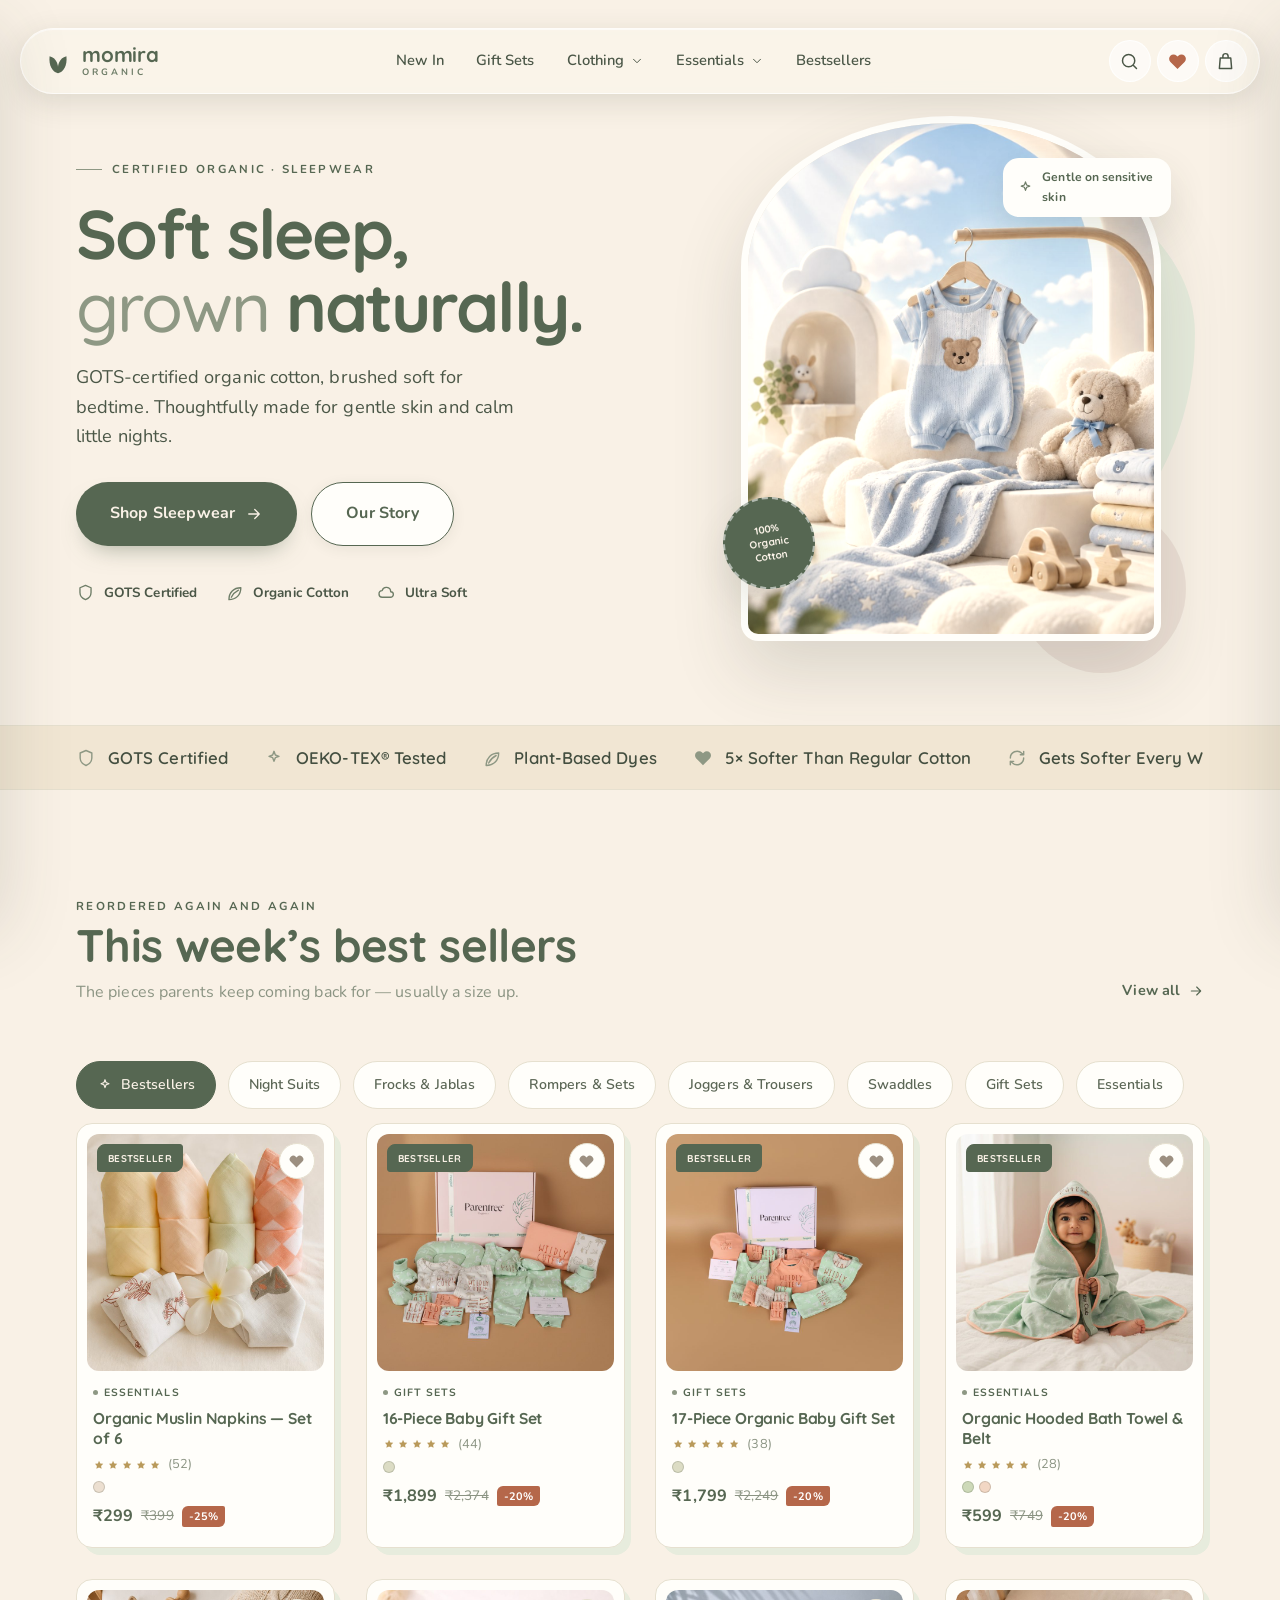
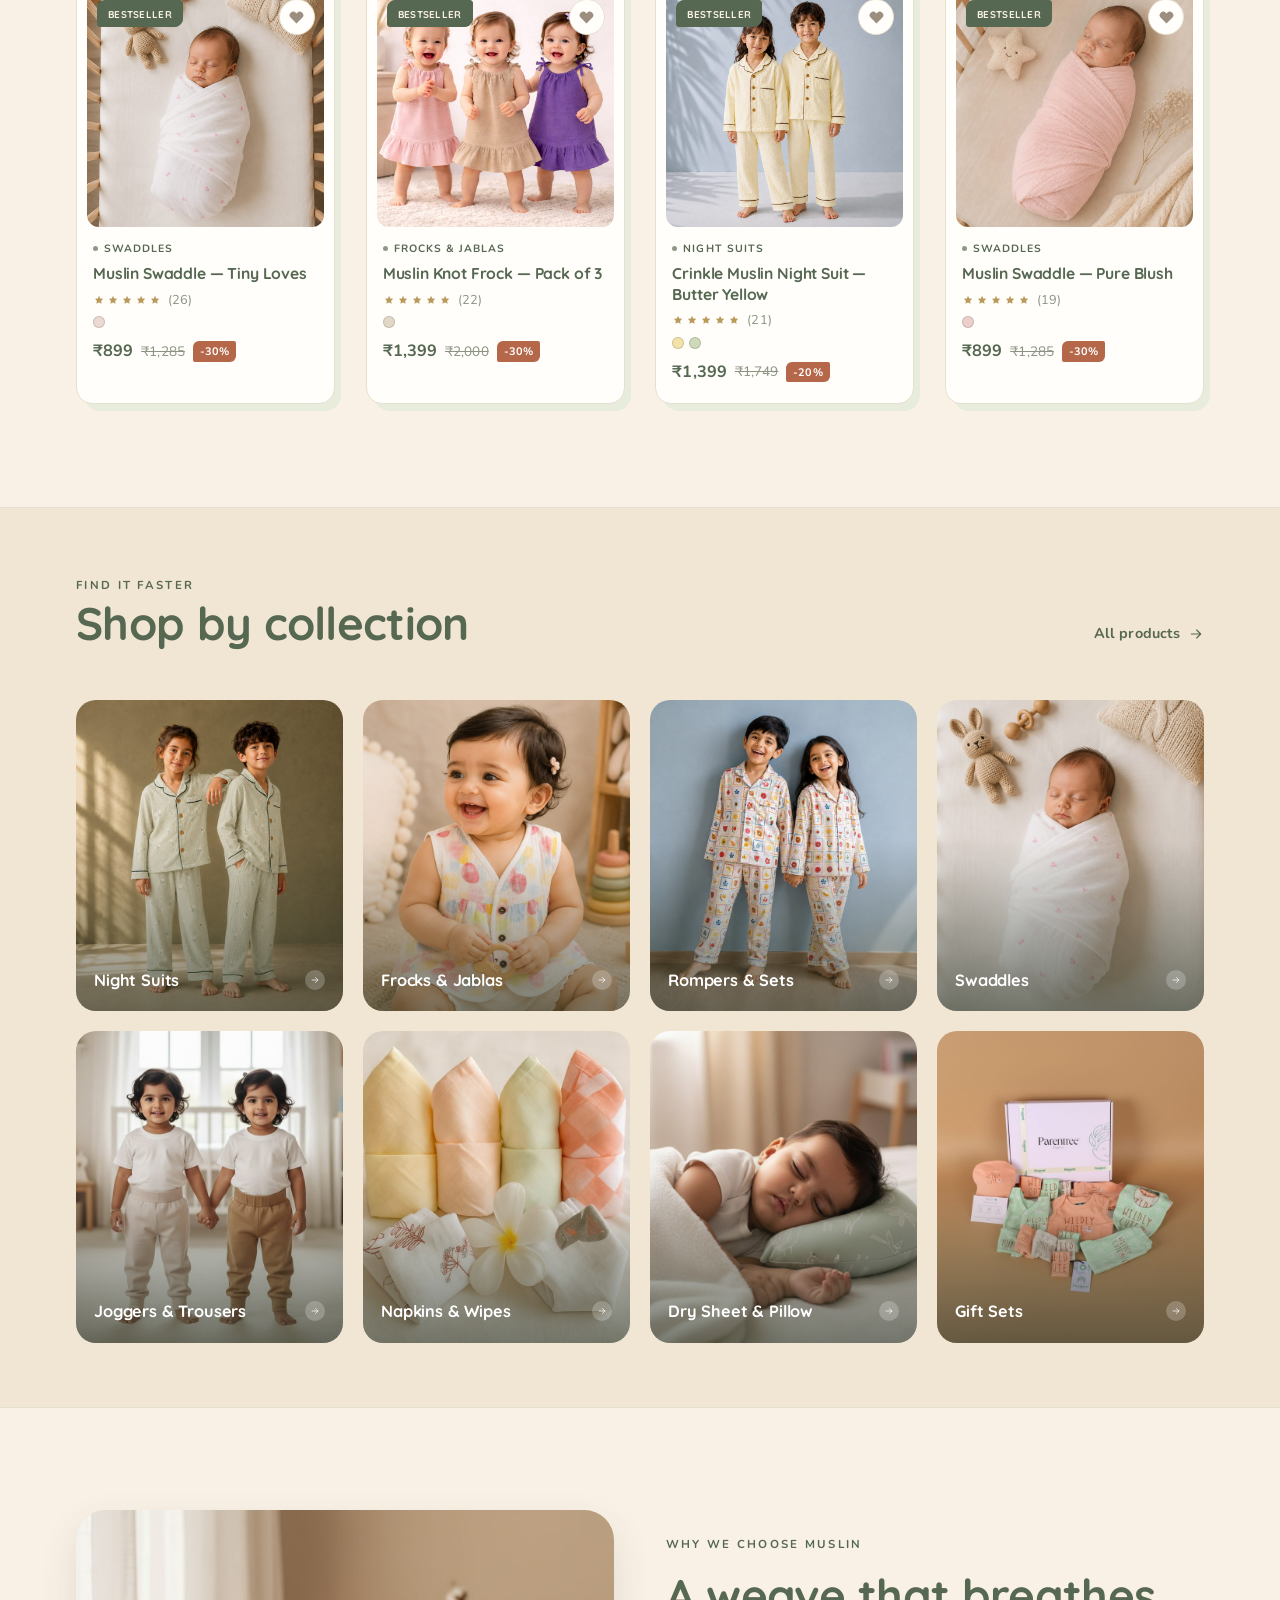
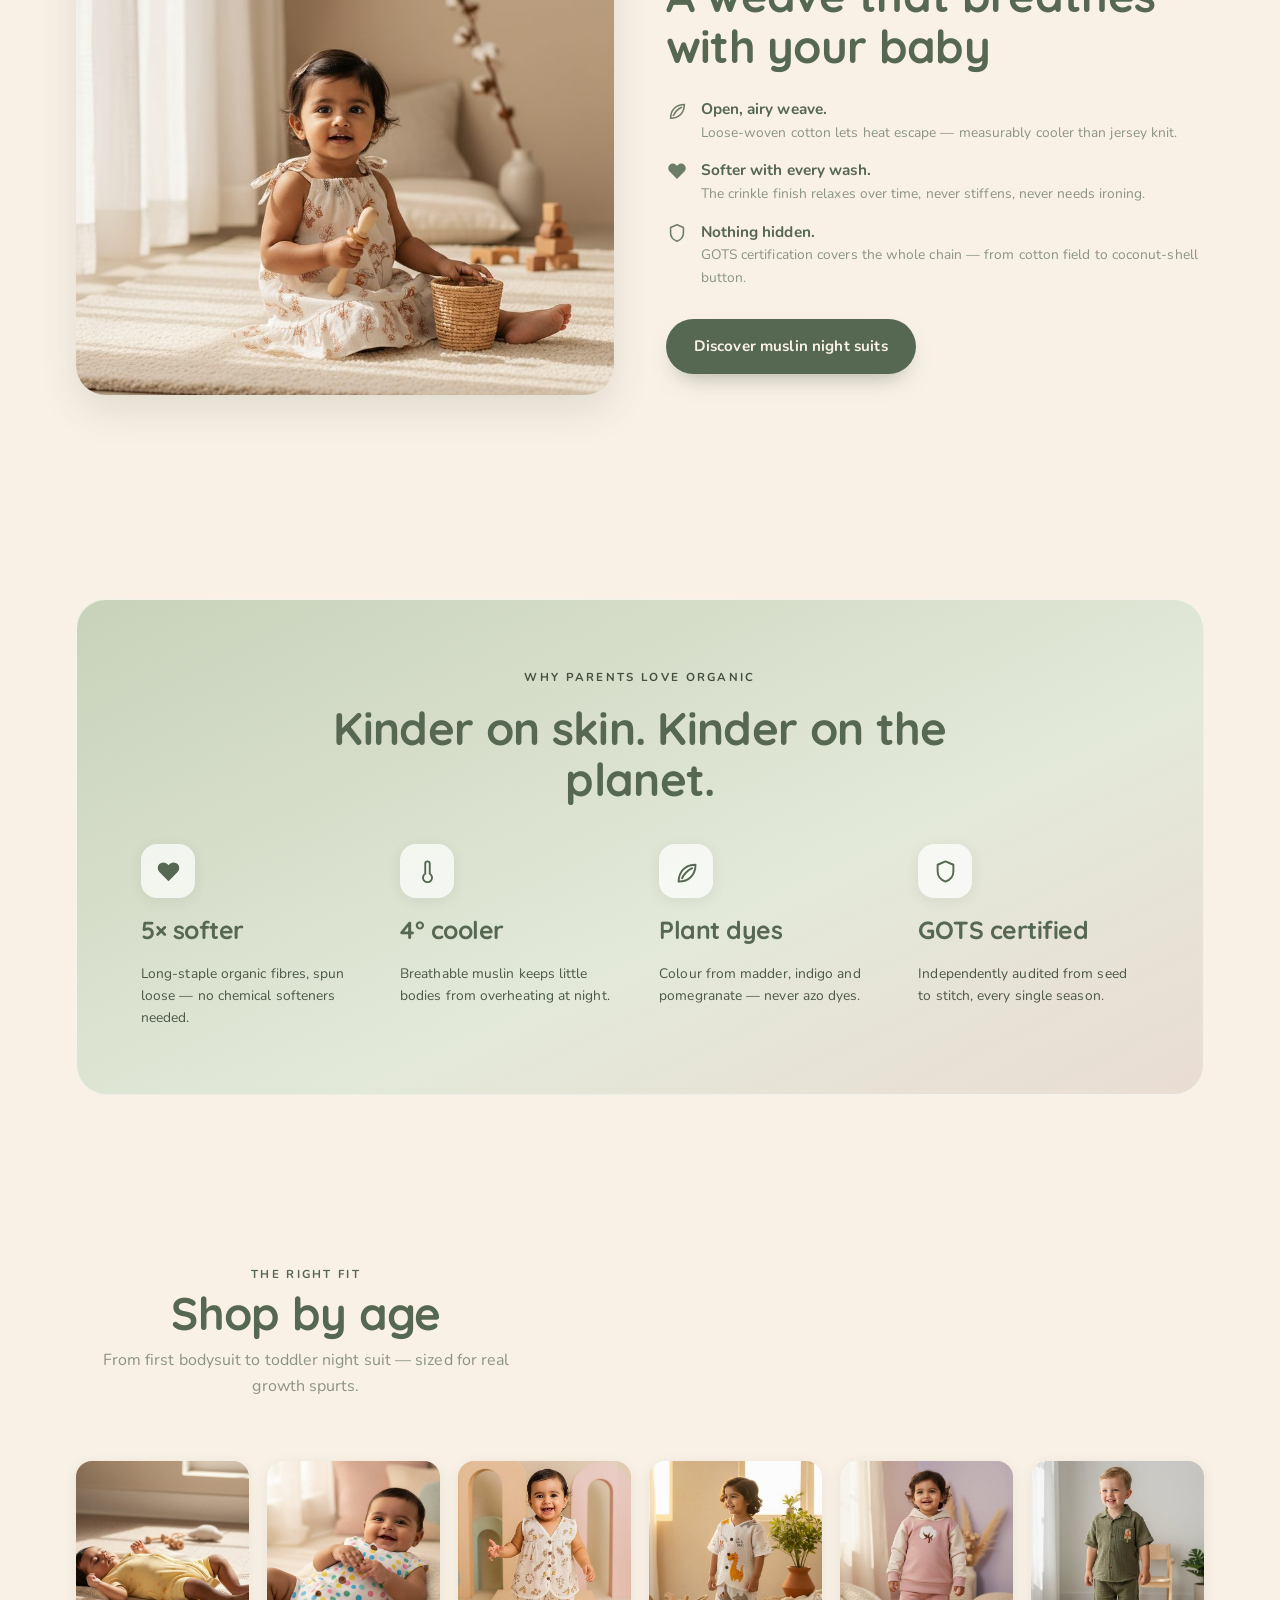
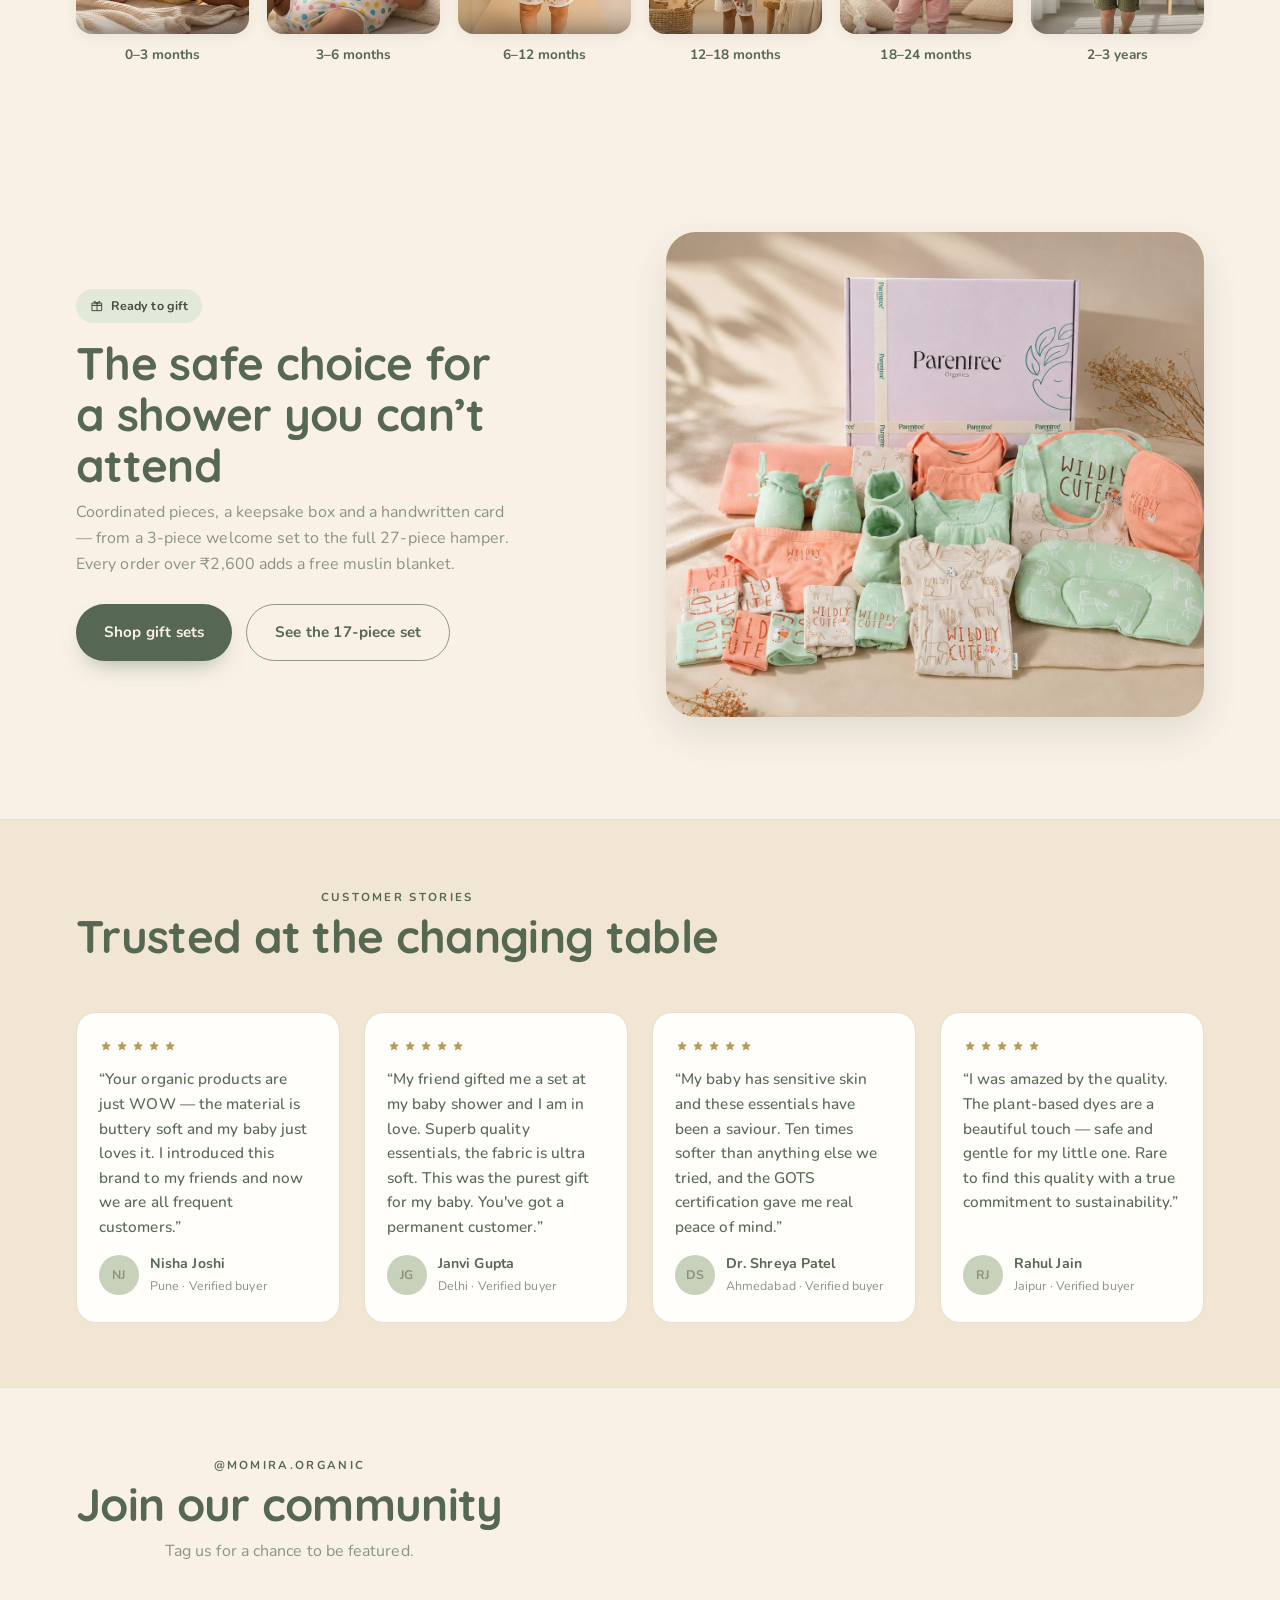
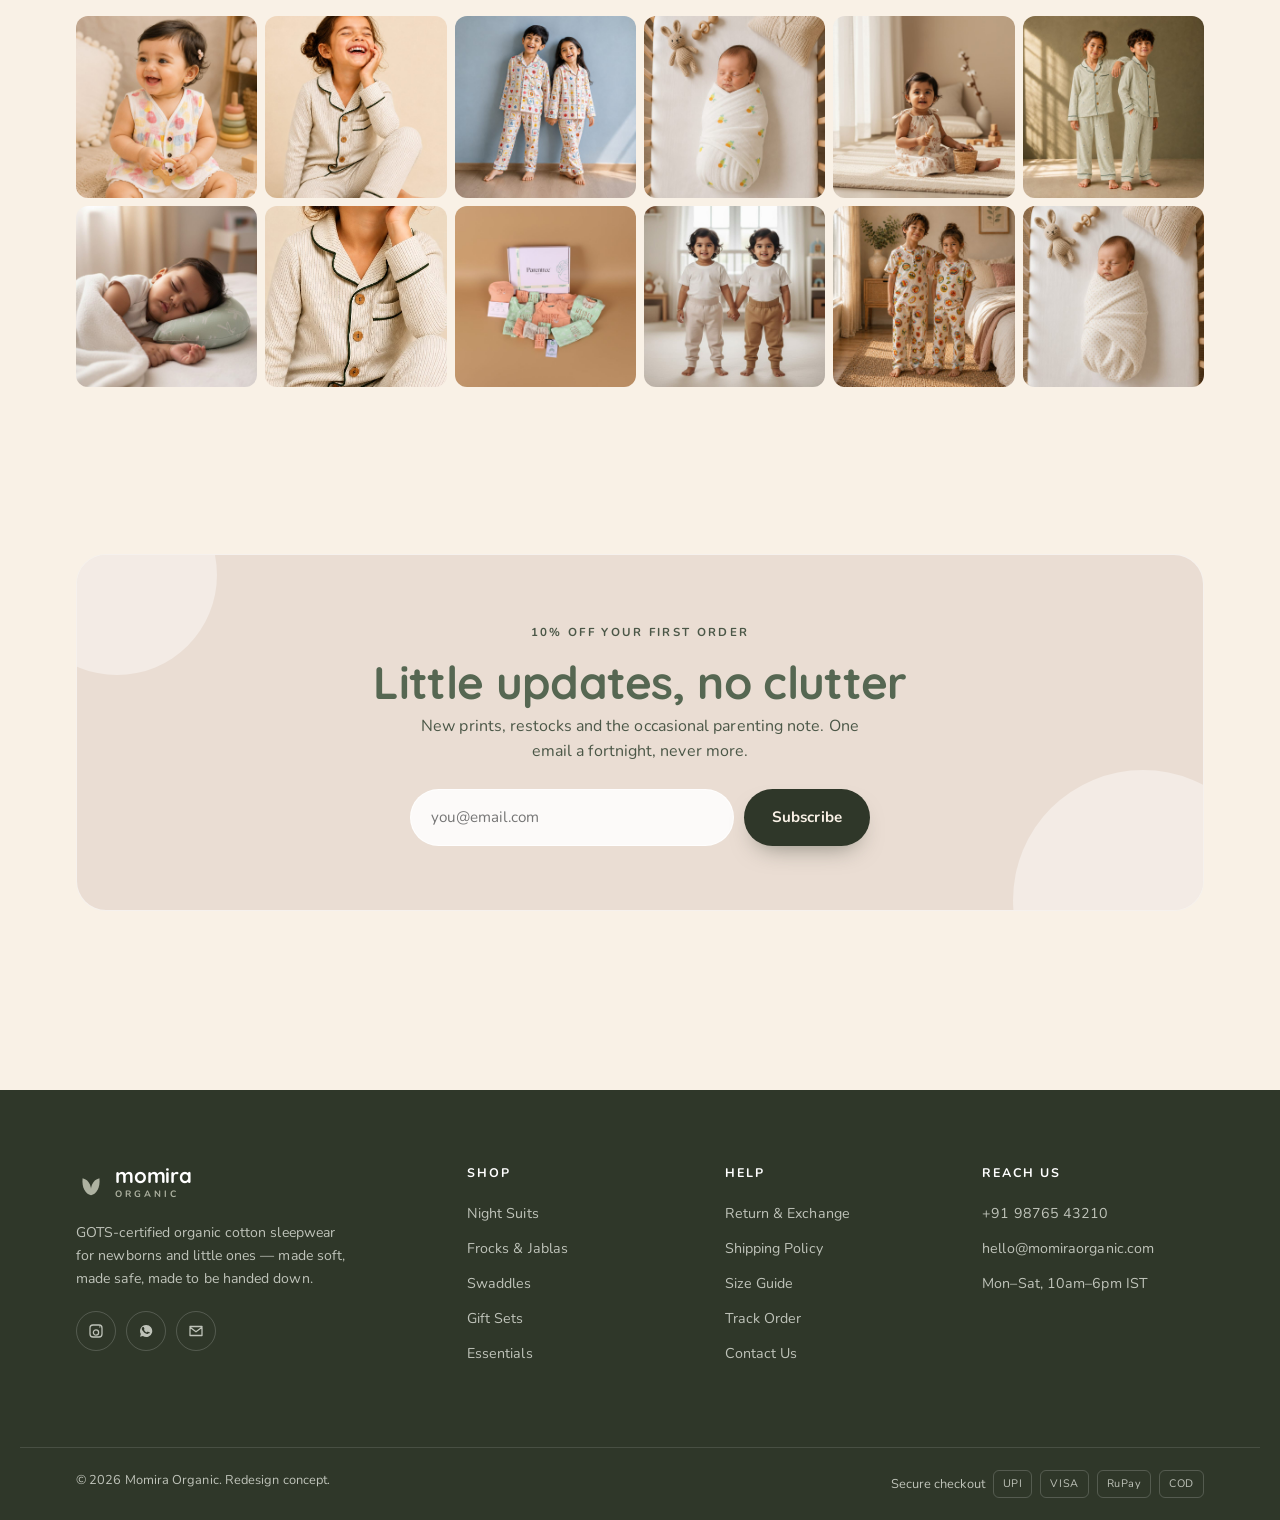
==== commit c47c84bc: "Rebrand: Parentree -> Momira Organic (Ivory + Sage), redesign hero and product cards Full rebrand pe" ====
--- a/index.html
+++ b/index.html
@@ -3,34 +3,43 @@
 <head>
 <meta charset="UTF-8">
 <meta name="viewport" content="width=device-width, initial-scale=1">
-<title>Parentree Organics — GOTS-certified organic cotton babywear</title>
+<title>Momira Organic — GOTS-certified organic cotton babywear</title>
 <meta name="description" content="Soft, safe, GOTS-certified organic cotton essentials for newborns and little ones. Crinkle muslin night suits, swaddles, frocks and gift sets — made to be handed down.">
-<meta name="theme-color" content="#E1F1FD">
+<meta name="theme-color" content="#F9F1E6">
 <link rel="preconnect" href="https://fonts.googleapis.com">
 <link rel="preconnect" href="https://fonts.gstatic.com" crossorigin>
 <link href="https://fonts.googleapis.com/css2?family=Quicksand:wght@400;500;600;700&family=Nunito:ital,wght@0,400;0,500;0,600;0,700;0,800;1,400;1,600&display=swap" rel="stylesheet">
 <link rel="stylesheet" href="assets/css/styles.css">
-<link rel="icon" href="data:image/svg+xml,%3Csvg xmlns='http://www.w3.org/2000/svg' viewBox='0 0 32 32'%3E%3Cpath d='M16 3C9 6 5 12 5 19c0 5 3 9 8 10 0-9 2-15 5-19-1 6-1 12-1 18 6-1 12-6 12-15C29 8 25 4 16 3Z' fill='%234A93D9'/%3E%3C/svg%3E">
+<link rel="icon" href="data:image/svg+xml,%3Csvg xmlns='http://www.w3.org/2000/svg' viewBox='0 0 32 32'%3E%3Cpath d='M16 3C9 6 5 12 5 19c0 5 3 9 8 10 0-9 2-15 5-19-1 6-1 12-1 18 6-1 12-6 12-15C29 8 25 4 16 3Z' fill='%23566752'/%3E%3C/svg%3E">
 </head>
 <body data-page="home">
 <main>
 
   <!-- ================= HERO ================= -->
   <section class="hero">
-    <div class="container">
-      <div class="hero__grid hero__copy reveal">
-        <span class="eyebrow">Little outfits · Brighter tomorrows</span>
-        <h1 class="display hero__title">Soft clothes<br>for <span class="italic">brighter</span><br>days <span class="heart">SPRITE_HEART</span></h1>
-        <p class="hero__lead">Gentle on their skin. Kinder to the planet. Thoughtfully made for your little one’s big adventures.</p>
+    <div class="container hero__grid">
+      <div class="hero__copy reveal">
+        <span class="eyebrow">Certified Organic · Sleepwear</span>
+        <h1 class="display hero__title">Soft sleep,<br><span class="italic">grown</span> naturally.</h1>
+        <p class="hero__lead">GOTS-certified organic cotton, brushed soft for bedtime. Thoughtfully made for gentle skin and calm little nights.</p>
         <div class="hero__cta">
-          <a class="btn btn--lg" href="shop.html?category=nightwear">Shop Baby Clothing SPRITE_ARROWRIGHT</a>
-          <a class="btn btn--light btn--lg" href="#about">Explore Our Story</a>
+          <a class="btn btn--lg" href="shop.html?category=nightwear">Shop Sleepwear SPRITE_ARROWRIGHT</a>
+          <a class="btn btn--light btn--lg" href="#about">Our Story</a>
         </div>
         <div class="hero__trust">
-          <div>SPRITE_LEAF <span>Organic<br>Cotton</span></div>
-          <div>SPRITE_CLOUD <span>Ultra Soft<br>&amp; Breathable</span></div>
-          <div>SPRITE_SPROUT <span>Safe for<br>a Brighter Tomorrow</span></div>
+          <div>SPRITE_SHIELD GOTS Certified</div>
+          <div>SPRITE_LEAF Organic Cotton</div>
+          <div>SPRITE_CLOUD Ultra Soft</div>
         </div>
+      </div>
+      <div class="hero__frame-wrap reveal">
+        <span class="hero__blob" aria-hidden="true"></span>
+        <span class="hero__blob2" aria-hidden="true"></span>
+        <div class="hero__frame">
+          <img src="assets/img/bg/hero-mobile.jpg" alt="Organic cotton sleepwear laid out in a calm, sunlit nursery" width="1024" height="1536" fetchpriority="high">
+        </div>
+        <div class="hero__seal">100%<br>Organic<br>Cotton</div>
+        <div class="hero__note">SPRITE_SPARKLE Gentle on sensitive skin</div>
       </div>
     </div>
   </section>
@@ -160,7 +169,7 @@
   <section class="section section--tight container">
     <div class="section-head center reveal">
       <div>
-        <span class="eyebrow">@parentree.organics</span>
+        <span class="eyebrow">@momira.organic</span>
         <h2 class="section-title">Join our community</h2>
         <p>Tag us for a chance to be featured.</p>
       </div>
--- a/assets/css/styles.css
+++ b/assets/css/styles.css
@@ -1,7 +1,7 @@
 /* ==========================================================================
-   Parentree Organics — soft editorial redesign
-   Palette: Sky & Sunshine (sky blue · sunshine yellow · blush · paper white)
-   Type: Fraunces (display) / DM Sans (text) · floating glass pill nav
+   MOMIRA ORGANIC — brand system
+   Palette: Warm Ivory + Deep Sage (Option 02) · rounded Quicksand / Nunito
+   Design tokens per brand specification — see README for the source doc.
    ========================================================================== */
 
 /* ---------- reset ---------- */
@@ -13,65 +13,64 @@
 button { background: none; border: 0; cursor: pointer; }
 a { color: inherit; text-decoration: none; }
 ul, ol { list-style: none; }
-:focus-visible { outline: 2px solid var(--sky-600); outline-offset: 3px; border-radius: 4px; }
+:focus-visible { outline: 2px solid var(--sage-600); outline-offset: 3px; border-radius: 4px; }
 [hidden] { display: none !important; }
 
 /* ---------- tokens ---------- */
 :root {
   color-scheme: light;
 
-  --paper:   #F7FBFF;
-  --paper-2: #EDF5FD;
-  --paper-3: #E3F0FB;
-
-  --sky-50:  #F1F8FF;
-  --sky-100: #E1F1FD;
-  --sky-200: #B3E2FD;
-  --sky-300: #97D4FB;
-  --sky-400: #90CAF9;
-  --sky-500: #6DB2F0;
-  --sky-600: #4A93D9;
-  --sky-700: #3877B4;
-  --sky-800: #2C5C8C;
-
-  --sun-100: #FFFBEA;
-  --sun-200: #FFF4C3;
-  --sun-300: #FCE79A;
-  --sun-400: #F4CF64;
-
-  --blush-100: #FFF1F5;
-  --blush-200: #FFCCDB;
-  --blush-300: #F8B4CB;
-  --blush-500: #E86E97;
-
-  --ink:      #26333F;
-  --ink-soft: #45535F;
-  --body:     #55636E;
-  --muted:    #8996A2;
-  --line:     #E1EAF2;
+  /* Warm Ivory family — primary field, 50–65% of the page */
+  --ivory:      #F9F1E6;
+  --ivory-deep: #F1E6D3;
+  --sage-tint:  #E7ECDD;
+
+  /* Deep Sage family — logo, headings, buttons, icons, 20–30% */
+  --sage-50:  #F1F4EC;
+  --sage-100: #E3E9D9;
+  --sage-200: #C8D2BA;
+  --sage-300: #AEB2A1;  /* Sage Mist */
+  --sage-400: #8E9884;
+  --sage-500: #6E7D67;
+  --sage-600: #566752;  /* Deep Sage — primary */
+  --sage-700: #444F40;
+  --sage-800: #2F3729;
+
+  /* supporting accents — used sparingly (0–5%) */
+  --taupe:            #9C8F80;  /* Warm Taupe */
+  --dusty-blue:       #B7C6CC;  /* seasonal accent */
+  --blush-beige:      #EADDD3;  /* soft accent */
+  --blush-beige-deep: #E2CBB9;
+  --clay:             #B5674A;  /* sale / attention — not in the brand book; kept minimal and warm */
+  --gold:              #B99A5B; /* star ratings */
+
+  --ink:      #566752;  /* Deep Sage — headings */
+  --ink-soft: #4B5747;
+  --body:     #5C6756;
+  --muted:    #8B9483;
+  --line:     #E6E0CF;
   --white:    #ffffff;
 
-  --sale: var(--blush-500);
-  --bg: var(--paper);
-  --surface: #ffffff;
-  --surface-2: var(--paper-2);
-
-  --glass-bg:  rgba(255, 255, 255, .74);
-  --glass-bg-solid: rgba(255, 255, 255, .88);
-  --glass-brd: rgba(255, 255, 255, .85);
-  --glass-blur: blur(20px) saturate(170%);
-
-  --r-xs: 10px;
-  --r-sm: 14px;
-  --r:    20px;
-  --r-lg: 28px;
-  --r-xl: 40px;
+  --bg: var(--ivory);
+  --surface: #FFFEFA;
+  --surface-2: var(--ivory-deep);
+
+  --glass-bg:       rgba(249, 244, 235, .82);
+  --glass-bg-solid: rgba(250, 245, 237, .96);
+  --glass-brd:      rgba(255, 255, 255, .7);
+  --glass-blur:     blur(12px) saturate(130%);
+
+  --r-xs: 8px;
+  --r-sm: 12px;
+  --r:    16px;
+  --r-lg: 20px;
+  --r-xl: 30px;
   --r-pill: 999px;
 
-  --sh-sm: 0 3px 16px rgba(41, 74, 110, .07);
-  --sh-md: 0 18px 44px rgba(41, 74, 110, .11);
-  --sh-lg: 0 34px 80px rgba(41, 74, 110, .17);
-  --sh-glass: 0 10px 44px rgba(41, 74, 110, .14);
+  --sh-sm: 0 3px 14px rgba(57, 63, 47, .08);
+  --sh-md: 0 16px 38px rgba(57, 63, 47, .12);
+  --sh-lg: 0 30px 70px rgba(57, 63, 47, .16);
+  --sh-glass: 0 10px 34px rgba(57, 63, 47, .14);
 
   --ff-display: "Quicksand", "Century Gothic", "Trebuchet MS", sans-serif;
   --ff-text: "Nunito", "Segoe UI", system-ui, -apple-system, sans-serif;
@@ -101,8 +100,8 @@
   line-height: 1.12;
   letter-spacing: -.015em;
 }
-.display { font-size: clamp(2.6rem, 6.4vw, 4.7rem); font-weight: 700; letter-spacing: -.028em; line-height: 1.05; }
-h2.section-title { font-size: clamp(1.9rem, 4.1vw, 2.95rem); font-weight: 700; }
+.display { font-size: clamp(2.5rem, 6vw, 4.3rem); font-weight: 700; letter-spacing: -.026em; line-height: 1.06; }
+h2.section-title { font-size: clamp(1.9rem, 4.1vw, 2.85rem); font-weight: 700; }
 h3 { font-size: clamp(1.12rem, 2.1vw, 1.4rem); }
 em { font-style: italic; }
 .italic { font-style: normal; }
@@ -110,10 +109,10 @@
 .eyebrow {
   font-family: var(--ff-text);
   font-size: .72rem;
-  font-weight: 600;
+  font-weight: 700;
   letter-spacing: .2em;
   text-transform: uppercase;
-  color: var(--sky-700);
+  color: var(--sage-600);
 }
 
 /* ---------- layout ---------- */
@@ -134,48 +133,48 @@
 
 .link-more {
   display: inline-flex; align-items: center; gap: 8px;
-  font-weight: 600; font-size: .9rem; color: var(--sky-700);
+  font-weight: 700; font-size: .9rem; color: var(--sage-600);
   border-bottom: 1.5px solid transparent; padding-bottom: 2px;
   transition: border-color .25s, gap .25s;
 }
-.link-more:hover { border-color: var(--sky-400); gap: 12px; }
+.link-more:hover { border-color: var(--sage-400); gap: 12px; }
 .link-more svg { width: 16px; height: 16px; }
 
 /* ---------- buttons ---------- */
 .btn {
-  --_bg: var(--sky-600); --_fg: #fff;
+  --_bg: var(--sage-600); --_fg: var(--ivory);
   display: inline-flex; align-items: center; justify-content: center; gap: 10px;
   background: var(--_bg); color: var(--_fg);
-  font-weight: 600; font-size: .95rem; letter-spacing: .01em;
+  font-weight: 700; font-size: .95rem; letter-spacing: .01em;
   padding: 15px 28px; border-radius: var(--r-pill);
   transition: transform .2s var(--ease), box-shadow .25s, background .25s, filter .2s;
-  box-shadow: 0 12px 26px -12px rgba(74, 147, 217, .85);
+  box-shadow: 0 12px 24px -12px rgba(86, 103, 82, .55);
   white-space: nowrap;
 }
-.btn:hover { transform: translateY(-2px); filter: brightness(1.05); box-shadow: 0 20px 34px -14px rgba(74, 147, 217, .9); }
+.btn:hover { transform: translateY(-2px); filter: brightness(1.06); box-shadow: 0 18px 30px -12px rgba(86, 103, 82, .6); }
 .btn:active { transform: translateY(0); }
 .btn svg { width: 18px; height: 18px; }
-.btn--ink { --_bg: var(--ink); box-shadow: 0 12px 26px -12px rgba(38, 51, 63, .6); }
-.btn--sun { --_bg: var(--sun-300); --_fg: var(--ink); box-shadow: 0 12px 26px -12px rgba(244, 207, 100, .9); }
-.btn--light { --_bg: var(--glass-bg-solid); --_fg: var(--ink); box-shadow: var(--sh-sm); border: 1px solid var(--glass-brd); backdrop-filter: var(--glass-blur); }
-.btn--outline { --_bg: transparent; --_fg: var(--sky-700); border: 1.5px solid var(--sky-400); box-shadow: none; }
-.btn--outline:hover { --_bg: var(--sky-600); --_fg: #fff; border-color: var(--sky-600); }
+.btn--ink { --_bg: var(--sage-800); box-shadow: 0 12px 24px -12px rgba(47, 55, 41, .55); }
+.btn--light { --_bg: var(--surface); --_fg: var(--ink); box-shadow: var(--sh-sm); border: 1.5px solid var(--sage-600); }
+.btn--light:hover { --_bg: var(--sage-50); }
+.btn--outline { --_bg: transparent; --_fg: var(--sage-600); border: 1.5px solid var(--sage-400); box-shadow: none; }
+.btn--outline:hover { --_bg: var(--sage-600); --_fg: var(--ivory); border-color: var(--sage-600); }
 .btn--block { display: flex; width: 100%; }
 .btn--lg { padding: 18px 34px; font-size: 1rem; }
 .btn--sm { padding: 11px 18px; font-size: .85rem; }
 .btn[disabled] { opacity: .5; pointer-events: none; }
-.btn--outline[data-wish-btn].is-active { background: var(--blush-500); border-color: var(--blush-500); color: #fff; }
+.btn--outline[data-wish-btn].is-active { background: var(--clay); border-color: var(--clay); color: #fff; }
 .btn--outline[data-wish-btn].is-active svg { fill: currentColor; }
 
 .chip {
   display: inline-flex; align-items: center; gap: 8px;
   padding: 10px 18px; border-radius: var(--r-pill);
   background: var(--surface); border: 1px solid var(--line);
-  font-weight: 500; font-size: .88rem; color: var(--body);
+  font-weight: 600; font-size: .88rem; color: var(--body);
   transition: all .2s var(--ease); white-space: nowrap;
 }
-.chip:hover { border-color: var(--sky-300); color: var(--ink); }
-.chip[aria-pressed="true"], .chip.is-active { background: var(--sky-600); border-color: var(--sky-600); color: #fff; }
+.chip:hover { border-color: var(--sage-400); color: var(--ink); }
+.chip[aria-pressed="true"], .chip.is-active { background: var(--sage-600); border-color: var(--sage-600); color: var(--ivory); }
 .chip svg { width: 16px; height: 16px; }
 
 @keyframes marquee { to { transform: translateX(-50%); } }
@@ -195,11 +194,11 @@
   background: var(--glass-bg);
   -webkit-backdrop-filter: var(--glass-blur); backdrop-filter: var(--glass-blur);
   border: 1px solid var(--glass-brd);
-  box-shadow: 0 10px 40px rgba(41, 74, 110, .16), inset 0 1px 0 rgba(255, 255, 255, .6);
+  box-shadow: 0 8px 30px rgba(57, 63, 47, .14), inset 0 1px 0 rgba(255, 255, 255, .6);
   pointer-events: auto;
   transition: background .3s, box-shadow .3s, transform .3s;
 }
-.site-header.is-stuck .header-inner { background: var(--glass-bg-solid); box-shadow: 0 16px 48px rgba(41, 74, 110, .22); }
+.site-header.is-stuck .header-inner { background: var(--glass-bg-solid); box-shadow: 0 14px 40px rgba(57, 63, 47, .18); }
 @media (max-width: 999px) {
   body:not([data-page="home"]) .site-header::before {
     content: ""; position: absolute; z-index: -1; left: 0; right: 0; top: -14px; height: 96px;
@@ -214,11 +213,11 @@
   .header-inner nav[aria-label="Primary"] { display: block; margin-inline: auto; }
 }
 
-.brand { display: inline-flex; align-items: center; gap: 11px; font-family: var(--ff-display); }
-.brand__mark { width: 32px; height: 32px; color: var(--sky-600); flex: none; }
+.brand { display: inline-flex; align-items: center; gap: 9px; font-family: var(--ff-display); }
+.brand__mark { width: 30px; height: 30px; color: var(--sage-600); flex: none; }
 .brand__name { display: flex; flex-direction: column; line-height: 1; }
-.brand__name b { font-weight: 700; font-size: 1.22rem; color: var(--ink); letter-spacing: -.01em; }
-.brand__name span { font-size: .6rem; letter-spacing: .32em; text-transform: uppercase; color: var(--sky-700); font-family: var(--ff-text); margin-top: 3px; }
+.brand__name b { font-weight: 700; font-size: 1.28rem; color: var(--ink); letter-spacing: -.01em; }
+.brand__name span { font-size: .58rem; letter-spacing: .32em; text-transform: uppercase; color: var(--sage-500); font-family: var(--ff-text); margin-top: 3px; font-weight: 700; }
 
 .primary-nav { display: none; }
 @media (min-width: 1000px) {
@@ -226,7 +225,7 @@
   .primary-nav > li > a, .primary-nav > li > button {
     display: inline-flex; align-items: center; gap: 6px;
     padding: 9px 15px; border-radius: var(--r-pill);
-    font-weight: 500; font-size: .92rem; color: var(--ink-soft);
+    font-weight: 600; font-size: .92rem; color: var(--ink-soft);
     transition: background .2s, color .2s;
   }
   .primary-nav > li > a:hover, .primary-nav > li > button:hover { background: rgba(255, 255, 255, .7); color: var(--ink); }
@@ -243,11 +242,11 @@
   }
   .has-mega:hover .mega, .has-mega:focus-within .mega { opacity: 1; visibility: visible; transform: translateX(-50%) translateY(0); }
   .mega a { display: flex; flex-direction: column; padding: 11px 14px; border-radius: var(--r-sm); transition: background .2s; }
-  .mega a:hover { background: var(--sky-50); }
-  .mega a b { font-weight: 600; color: var(--ink); font-size: .92rem; }
+  .mega a:hover { background: var(--sage-50); }
+  .mega a b { font-weight: 700; color: var(--ink); font-size: .92rem; }
   .mega a small { color: var(--muted); font-size: .8rem; }
-  .mega__promo { grid-column: 1 / -1; margin-top: 6px; padding: 13px 15px; background: var(--sky-50); border-radius: var(--r-sm); font-size: .83rem; color: var(--sky-700); display: flex; align-items: center; gap: 10px; }
-  .mega__promo svg { width: 18px; height: 18px; color: var(--sky-600); }
+  .mega__promo { grid-column: 1 / -1; margin-top: 6px; padding: 13px 15px; background: var(--sage-50); border-radius: var(--r-sm); font-size: .83rem; color: var(--sage-700); display: flex; align-items: center; gap: 10px; }
+  .mega__promo svg { width: 18px; height: 18px; color: var(--sage-600); }
 }
 
 .header-actions { display: flex; align-items: center; gap: 6px; }
@@ -256,23 +255,23 @@
   display: grid; place-items: center; color: var(--ink-soft);
   transition: background .2s, color .2s, transform .15s;
 }
-.header-actions .icon-btn { background: rgba(255, 255, 255, .55); border: 1px solid rgba(255, 255, 255, .8); }
-.icon-btn:hover { background: #fff; color: var(--sky-700); }
+.header-actions .icon-btn { background: rgba(255, 255, 255, .6); border: 1px solid rgba(255, 255, 255, .8); }
+.icon-btn:hover { background: #fff; color: var(--sage-700); }
 .icon-btn:active { transform: scale(.92); }
 .icon-btn svg { width: 21px; height: 21px; }
-.header-actions a[href="wishlist.html"] svg { color: var(--blush-500); }
+.header-actions a[href="wishlist.html"] svg { color: var(--clay); }
 .icon-btn__count {
   position: absolute; top: -2px; right: -2px; min-width: 18px; height: 18px; padding: 0 5px;
-  background: var(--sky-600); color: #fff; font-size: .68rem; font-weight: 700; font-family: var(--ff-text);
+  background: var(--sage-600); color: var(--ivory); font-size: .68rem; font-weight: 700; font-family: var(--ff-text);
   border-radius: var(--r-pill); display: grid; place-items: center; border: 2px solid #fff;
 }
 .icon-btn__count:empty, .icon-btn__count[data-count="0"] { display: none; }
-#menuToggle { display: grid; background: rgba(255, 255, 255, .55); border: 1px solid rgba(255, 255, 255, .8); }
+#menuToggle { display: grid; background: rgba(255, 255, 255, .6); border: 1px solid rgba(255, 255, 255, .8); }
 @media (min-width: 1000px) { #menuToggle { display: none; } }
 
 /* ---------- search overlay ---------- */
 .search-panel {
-  position: fixed; inset: 0; z-index: 90; background: rgba(38, 60, 84, .32);
+  position: fixed; inset: 0; z-index: 90; background: rgba(47, 55, 41, .32);
   backdrop-filter: blur(4px); opacity: 0; visibility: hidden; transition: opacity .3s;
 }
 .search-panel.open { opacity: 1; visibility: visible; }
@@ -287,14 +286,14 @@
 .search-panel__field input:focus { outline: none; }
 .search-results { margin-top: 14px; max-height: 46vh; overflow-y: auto; display: grid; gap: 4px; }
 .search-results a { display: flex; align-items: center; gap: 14px; padding: 10px; border-radius: var(--r-sm); transition: background .2s; }
-.search-results a:hover { background: var(--sky-50); }
-.search-results img { width: 52px; height: 52px; border-radius: 10px; object-fit: cover; background: var(--paper-2); }
-.search-results b { font-weight: 600; color: var(--ink); font-size: .9rem; }
+.search-results a:hover { background: var(--sage-50); }
+.search-results img { width: 52px; height: 52px; border-radius: 10px; object-fit: cover; background: var(--ivory-deep); }
+.search-results b { font-weight: 700; color: var(--ink); font-size: .9rem; }
 .search-results span { color: var(--muted); font-size: .82rem; }
 .search-hint { color: var(--muted); font-size: .85rem; padding: 18px 10px; }
 
 /* ---------- mobile drawer ---------- */
-.drawer-scrim { position: fixed; inset: 0; z-index: 80; background: rgba(38, 60, 84, .4); opacity: 0; visibility: hidden; transition: opacity .3s; }
+.drawer-scrim { position: fixed; inset: 0; z-index: 80; background: rgba(47, 55, 41, .4); opacity: 0; visibility: hidden; transition: opacity .3s; }
 .drawer-scrim.open { opacity: 1; visibility: visible; }
 .mobile-drawer {
   position: fixed; top: 0; left: 0; bottom: 0; z-index: 85; width: min(86vw, 360px);
@@ -306,9 +305,9 @@
 .mobile-drawer__nav { padding: 12px 12px 28px; overflow-y: auto; flex: 1; }
 .mobile-drawer__nav a, .m-acc__head {
   display: flex; align-items: center; justify-content: space-between; gap: 12px;
-  padding: 15px 16px; border-radius: var(--r-sm); font-weight: 500; font-size: 1.02rem; color: var(--ink); width: 100%;
-}
-.mobile-drawer__nav a:hover, .m-acc__head:hover { background: var(--sky-50); }
+  padding: 15px 16px; border-radius: var(--r-sm); font-weight: 600; font-size: 1.02rem; color: var(--ink); width: 100%;
+}
+.mobile-drawer__nav a:hover, .m-acc__head:hover { background: var(--sage-50); }
 .m-acc__head svg { width: 18px; height: 18px; transition: transform .25s; }
 .m-acc.open .m-acc__head svg { transform: rotate(180deg); }
 .m-acc__body { display: none; padding: 2px 0 8px 14px; }
@@ -316,7 +315,7 @@
 .m-acc__body a { font-size: .95rem; color: var(--muted); padding: 11px 16px; }
 .mobile-drawer__foot { padding: 18px 20px; border-top: 1px solid var(--line); display: grid; gap: 8px; font-size: .88rem; color: var(--muted); }
 .mobile-drawer__foot a { display: flex; align-items: center; gap: 10px; padding: 6px 0; }
-.mobile-drawer__foot svg { width: 17px; height: 17px; color: var(--sky-600); }
+.mobile-drawer__foot svg { width: 17px; height: 17px; color: var(--sage-600); }
 
 /* ---------- mobile bottom nav ---------- */
 .bottom-nav { display: none; }
@@ -333,172 +332,182 @@
   }
   .bottom-nav a, .bottom-nav button {
     position: relative; display: flex; flex-direction: column; align-items: center; gap: 4px;
-    padding: 6px 0; font-size: .63rem; font-weight: 600; letter-spacing: .02em;
+    padding: 6px 0; font-size: .63rem; font-weight: 700; letter-spacing: .02em;
     color: var(--muted); transition: color .2s; background: none;
   }
   .bottom-nav .bn-ico { width: 26px; height: 26px; display: grid; place-items: center; }
   .bottom-nav .bn-ico svg { width: 24px; height: 24px; }
-  .bottom-nav a.is-active { color: var(--sky-700); }
-  .bottom-nav a[data-nav="wishlist"] .bn-ico svg { color: var(--blush-500); }
+  .bottom-nav a.is-active { color: var(--sage-700); }
+  .bottom-nav a[data-nav="wishlist"] .bn-ico svg { color: var(--clay); }
   .bottom-nav a.is-active .bn-ico::after {
     content: ""; position: absolute; top: -8px; left: 50%; transform: translateX(-50%);
-    width: 20px; height: 3px; border-radius: var(--r-pill); background: var(--sky-500);
+    width: 20px; height: 3px; border-radius: var(--r-pill); background: var(--sage-500);
   }
   .bottom-nav .bn-center .bn-ico {
     width: 50px; height: 50px; margin-top: -20px; border-radius: var(--r-pill);
-    background: var(--sky-600); color: #fff; box-shadow: 0 12px 24px -8px rgba(74, 147, 217, .9);
+    background: var(--sage-600); color: var(--ivory); box-shadow: 0 12px 22px -8px rgba(86, 103, 82, .6);
     border: 4px solid #fff;
   }
   .bottom-nav .bn-center .bn-ico svg { width: 22px; height: 22px; }
-  .bottom-nav .bn-center { color: var(--sky-700); }
+  .bottom-nav .bn-center { color: var(--sage-700); }
   .bottom-nav .icon-btn__count { top: -2px; right: calc(50% - 20px); }
   body { padding-bottom: 88px; }
 }
 
-/* ---------- hero ---------- */
+/* ==========================================================================
+   HERO — framed portrait on a calm ivory field (not a full-bleed photo wash)
+   ========================================================================== */
 .hero {
   position: relative;
-  display: flex; align-items: center;
-  min-height: min(92vh, 900px);
-  padding-top: calc(var(--pill-h) + 64px);
-  padding-bottom: clamp(60px, 9vw, 120px);
-  background: var(--sky-100) url("../img/bg/hero.jpg") center right / cover no-repeat;
+  background: var(--ivory);
+  padding-top: calc(var(--pill-h) + 50px);
+  padding-bottom: clamp(48px, 7vw, 84px);
   overflow: clip;
 }
-.hero > .container { width: 100%; }
-.hero::before {
-  content: ""; position: absolute; inset: 0;
-  background:
-    linear-gradient(102deg, rgba(247, 251, 255, .96) 0%, rgba(247, 251, 255, .8) 34%, rgba(247, 251, 255, .28) 56%, rgba(247, 251, 255, 0) 72%),
-    linear-gradient(180deg, rgba(247, 251, 255, .55) 0%, rgba(247, 251, 255, 0) 22%);
-}
-.hero__grid { position: relative; z-index: 2; max-width: 620px; }
+.hero__grid { display: grid; gap: clamp(36px, 5vw, 64px); align-items: center; grid-template-columns: 1fr; }
+@media (min-width: 900px) { .hero__grid { grid-template-columns: 1.05fr .95fr; } }
+
+.hero__copy { max-width: 560px; position: relative; z-index: 2; }
 .hero__copy .eyebrow { display: inline-flex; align-items: center; gap: 10px; }
-.hero__copy .eyebrow::before { content: ""; width: 26px; height: 1.5px; background: var(--sky-400); }
-.hero__title { margin: 20px 0 22px; font-weight: 700; letter-spacing: -.03em; }
-.hero__title .italic { color: var(--sky-500); font-weight: 500; }
-.hero__title .heart { display: inline-flex; vertical-align: -0.04em; color: var(--sky-400); margin-left: .16em; }
-.hero__title .heart svg { width: .56em; height: .56em; fill: none; stroke: currentColor; stroke-width: 2.4; }
-.hero__lead { font-size: clamp(1rem, 1.5vw, 1.16rem); max-width: 40ch; color: var(--ink-soft); }
-.hero__cta { display: flex; flex-wrap: wrap; gap: 14px; margin-top: 32px; }
-.hero__trust { display: flex; flex-wrap: wrap; gap: 0; margin-top: 40px; }
-.hero__trust div {
-  display: flex; flex-direction: column; align-items: center; gap: 6px; text-align: center;
-  padding: 4px 22px; font-size: .76rem; color: var(--ink-soft); font-weight: 600;
-  line-height: 1.35;
-}
-.hero__trust div + div { border-left: 1px solid var(--line); }
-.hero__trust svg { width: 24px; height: 24px; color: var(--sky-500); }
-@media (max-width: 860px) {
-  .hero {
-    min-height: 92vh;
-    align-items: flex-start;
-    background-image: url("../img/bg/hero-mobile.jpg");
-    background-position: center top;
-    padding-top: calc(var(--pill-h) + 38px);
-    padding-bottom: 32px;
-  }
-  /* keep the wash tight to the top so the photo reads clearly through the lower half */
-  .hero::before {
-    background: linear-gradient(180deg,
-      rgba(247, 251, 255, .95) 0%,
-      rgba(247, 251, 255, .84) 18%,
-      rgba(247, 251, 255, .52) 34%,
-      rgba(247, 251, 255, .18) 48%,
-      rgba(247, 251, 255, 0) 62%,
-      rgba(247, 251, 255, 0) 100%);
-  }
-  .hero__grid { max-width: 100%; }
-  .hero__copy .eyebrow { font-size: .6rem; letter-spacing: .13em; }
-  .hero__copy .eyebrow::before { width: 20px; }
-  .hero__title,
-  .hero__lead { text-shadow: 0 0 18px rgba(247, 251, 255, .98), 0 0 8px rgba(247, 251, 255, .95), 0 1px 2px rgba(247, 251, 255, .9); }
-  .hero__title { margin: 12px 0 14px; font-size: clamp(2.1rem, 8.6vw, 2.7rem); line-height: 1.04; }
-  .hero__lead { font-size: .93rem; max-width: 30ch; }
-  .hero__cta { gap: 10px; margin-top: 20px; }
+.hero__copy .eyebrow::before { content: ""; width: 26px; height: 1.5px; background: var(--sage-400); }
+.hero__title { margin: 18px 0 20px; font-weight: 700; letter-spacing: -.03em; }
+.hero__title .italic { color: var(--sage-400); font-weight: 500; font-style: normal; }
+.hero__lead { font-size: clamp(1rem, 1.5vw, 1.14rem); max-width: 42ch; color: var(--ink-soft); }
+.hero__cta { display: flex; flex-wrap: wrap; gap: 14px; margin-top: 30px; }
+.hero__trust { display: flex; flex-wrap: wrap; gap: 22px 28px; margin-top: 36px; }
+.hero__trust div { display: flex; align-items: center; gap: 9px; font-size: .84rem; color: var(--ink-soft); font-weight: 700; }
+.hero__trust svg { width: 19px; height: 19px; color: var(--sage-500); flex: none; }
+
+/* the framed photo side */
+.hero__frame-wrap { position: relative; z-index: 1; max-width: 420px; margin-inline: auto; }
+.hero__blob {
+  position: absolute; z-index: -1; inset: 8% -8% 4% 6%;
+  background: var(--sage-tint);
+  border-radius: 42% 58% 64% 36% / 46% 38% 62% 54%;
+}
+.hero__blob2 {
+  position: absolute; z-index: -1; right: -6%; bottom: -6%; width: 40%; aspect-ratio: 1;
+  background: var(--blush-beige); border-radius: 50%; opacity: .8;
+}
+.hero__frame {
+  position: relative; overflow: hidden; aspect-ratio: 4 / 5;
+  border-radius: 52% 52% 18px 18px / 30% 30% 18px 18px;
+  box-shadow: var(--sh-lg);
+  border: 7px solid var(--surface);
+  background: var(--ivory-deep);
+}
+.hero__frame img { width: 100%; height: 100%; object-fit: cover; filter: saturate(.82) sepia(.14) contrast(1.02); }
+.hero__seal {
+  position: absolute; z-index: 3; left: -18px; bottom: 10%;
+  width: 92px; height: 92px; border-radius: 50%;
+  background: var(--sage-600); color: var(--ivory);
+  display: flex; align-items: center; justify-content: center; text-align: center;
+  box-shadow: var(--sh-md);
+  border: 2px dashed rgba(255, 255, 255, .55);
+  font-family: var(--ff-display); font-weight: 700; font-size: .64rem; letter-spacing: .01em; line-height: 1.3;
+  transform: rotate(-9deg);
+  padding: 6px;
+}
+.hero__note {
+  position: absolute; z-index: 3; right: -10px; top: 8%;
+  background: var(--surface); border-radius: var(--r); padding: 10px 14px;
+  box-shadow: var(--sh-md); display: flex; align-items: center; gap: 8px;
+  font-size: .76rem; font-weight: 700; color: var(--ink); max-width: 168px;
+}
+.hero__note svg { width: 17px; height: 17px; color: var(--sage-500); flex: none; }
+
+@media (max-width: 899px) {
+  .hero__frame-wrap { max-width: 300px; }
+  .hero__seal { width: 78px; height: 78px; font-size: .58rem; left: -12px; }
+  .hero__note { display: none; }
+}
+@media (max-width: 640px) {
+  .hero { padding-top: calc(var(--pill-h) + 34px); }
+  .hero__title { font-size: clamp(2.05rem, 8.4vw, 2.6rem); line-height: 1.06; }
+  .hero__lead { font-size: .95rem; }
   .hero__cta .btn { flex: 1 1 100%; }
-  .hero__trust {
-    margin-top: 26px; justify-content: space-around; gap: 0;
-    background: rgba(255, 255, 255, .5);
-    -webkit-backdrop-filter: blur(16px) saturate(1.6); backdrop-filter: blur(16px) saturate(1.6);
-    border: 1px solid rgba(255, 255, 255, .72);
-    border-radius: 18px; padding: 12px 2px;
-    box-shadow: 0 12px 34px rgba(41, 74, 110, .15);
-  }
-  .hero__trust div { padding: 2px 6px; font-size: .68rem; gap: 5px; line-height: 1.3; }
-  .hero__trust svg { width: 20px; height: 20px; }
-  .hero__trust div + div { border-left-color: rgba(41, 74, 110, .12); }
+  .hero__trust { gap: 16px 22px; margin-top: 28px; }
+  .hero__trust div { font-size: .78rem; }
 }
 
 /* ---------- logo / trust strip ---------- */
 .logo-strip { border-block: 1px solid var(--line); background: var(--surface-2); }
 .logo-strip__track { display: flex; align-items: center; gap: 56px; padding: 18px 0; overflow: hidden; white-space: nowrap; }
 .logo-strip__row { display: flex; align-items: center; gap: 56px; animation: marquee 34s linear infinite; }
-.logo-strip__row span { display: inline-flex; align-items: center; gap: 12px; font-family: var(--ff-display); font-size: 1.05rem; color: var(--sky-700); }
-.logo-strip__row svg { width: 20px; height: 20px; color: var(--sky-400); }
+.logo-strip__row span { display: inline-flex; align-items: center; gap: 12px; font-family: var(--ff-display); font-size: 1.05rem; font-weight: 600; color: var(--sage-700); }
+.logo-strip__row svg { width: 20px; height: 20px; color: var(--sage-400); }
 
 /* ---------- category rail ---------- */
 .cat-rail { display: flex; gap: 12px; overflow-x: auto; padding: 4px 0 14px; scrollbar-width: none; scroll-snap-type: x proximity; }
 .cat-rail::-webkit-scrollbar { display: none; }
 .cat-rail .chip { scroll-snap-align: start; padding: 12px 20px; }
 
-/* ---------- product card ---------- */
-.product-grid { display: grid; gap: clamp(14px, 2vw, 28px); grid-template-columns: repeat(2, 1fr); }
+/* ==========================================================================
+   PRODUCT CARD — layered "postcard" with a stamp badge (not a generic tile)
+   ========================================================================== */
+.product-grid { display: grid; gap: clamp(18px, 2.4vw, 32px); grid-template-columns: repeat(2, 1fr); }
 @media (min-width: 720px) { .product-grid { grid-template-columns: repeat(3, 1fr); } }
 @media (min-width: 1060px) { .product-grid--4 { grid-template-columns: repeat(4, 1fr); } }
 
 .card {
-  position: relative; background: var(--surface); border-radius: var(--r-lg);
-  padding: 12px; border: 1px solid var(--line);
-  transition: transform .3s var(--ease), box-shadow .3s, border-color .3s;
-  display: flex; flex-direction: column;
-}
-.card:hover { transform: translateY(-6px); box-shadow: var(--sh-md); border-color: transparent; }
-.card__media { position: relative; border-radius: var(--r); overflow: hidden; aspect-ratio: 1; background: var(--paper-2); }
+  position: relative; background: var(--surface); border-radius: var(--r);
+  padding: 10px 10px 14px; border: 1px solid var(--line);
+  transition: transform .28s var(--ease), box-shadow .28s;
+}
+.card::before {
+  content: ""; position: absolute; inset: 0; z-index: -1;
+  background: var(--sage-tint); border-radius: inherit;
+  transform: translate(7px, 8px);
+  transition: transform .28s var(--ease), background .28s;
+}
+.card:hover { transform: translate(-3px, -4px); }
+.card:hover::before { transform: translate(10px, 12px); background: var(--blush-beige); }
+
+.card__media { position: relative; border-radius: var(--r-sm); overflow: hidden; aspect-ratio: 1; background: var(--ivory-deep); }
 .card__media img { width: 100%; height: 100%; object-fit: cover; transition: transform .6s var(--ease); }
 .card:hover .card__media img { transform: scale(1.05); }
 .card__badge {
-  position: absolute; top: 12px; left: 12px; z-index: 2;
-  background: var(--glass-bg-solid); -webkit-backdrop-filter: blur(8px); backdrop-filter: blur(8px);
-  color: var(--ink); border: 1px solid var(--glass-brd);
-  font-size: .66rem; font-weight: 700; letter-spacing: .04em; text-transform: uppercase;
-  padding: 6px 11px; border-radius: var(--r-pill); box-shadow: var(--sh-sm);
-}
-.card__badge--sale { background: var(--blush-500); color: #fff; border-color: transparent; }
-.card__badge--bestseller { background: var(--sky-600); color: #fff; border-color: transparent; }
+  position: absolute; top: 10px; left: 10px; z-index: 2;
+  background: var(--surface); color: var(--sage-600); border: 1.5px solid var(--sage-600);
+  font-family: var(--ff-display); font-size: .62rem; font-weight: 700; letter-spacing: .03em; text-transform: uppercase;
+  padding: 5px 10px 4px; border-radius: 8px 3px 8px 3px;
+}
+.card__badge--sale { background: var(--clay); color: #fff; border-color: var(--clay); }
+.card__badge--bestseller { background: var(--sage-600); color: var(--ivory); border-color: var(--sage-600); }
 .card__wish {
-  position: absolute; top: 10px; right: 10px; z-index: 2; width: 38px; height: 38px;
-  background: var(--glass-bg-solid); -webkit-backdrop-filter: blur(8px); backdrop-filter: blur(8px);
-  border-radius: var(--r-pill); display: grid; place-items: center; color: var(--muted);
-  transition: transform .2s, background .2s, color .2s;
-}
-.card__wish svg { width: 18px; height: 18px; }
-.card__wish:hover { transform: scale(1.12); color: var(--blush-500); }
-.card__wish.is-active { color: var(--blush-500); background: #fff; box-shadow: 0 3px 12px rgba(232, 110, 151, .35); }
+  position: absolute; top: 9px; right: 9px; z-index: 2; width: 36px; height: 36px;
+  background: var(--surface); border: 1px solid var(--line);
+  border-radius: var(--r-pill); display: grid; place-items: center; color: var(--taupe);
+  transition: transform .2s, background .2s, color .2s, border-color .2s;
+}
+.card__wish svg { width: 17px; height: 17px; }
+.card__wish:hover { transform: scale(1.1); color: var(--clay); border-color: var(--clay); }
+.card__wish.is-active { color: #fff; background: var(--clay); border-color: var(--clay); }
 .card__add {
-  position: absolute; right: 12px; bottom: 12px; z-index: 2; width: 42px; height: 42px;
-  background: var(--sky-600); color: #fff; border-radius: var(--r-pill);
-  display: grid; place-items: center; box-shadow: var(--sh-md);
-  transform: translateY(6px) scale(.85); opacity: 0; transition: all .28s var(--ease);
-}
-.card__add svg { width: 20px; height: 20px; }
+  position: absolute; right: 10px; bottom: 10px; z-index: 2; width: 40px; height: 40px;
+  background: var(--sage-600); color: var(--ivory); border-radius: var(--r-pill);
+  display: grid; place-items: center; box-shadow: var(--sh-sm);
+  transform: translateY(6px) scale(.85); opacity: 0; transition: all .26s var(--ease);
+}
+.card__add svg { width: 19px; height: 19px; }
 .card:hover .card__add { transform: translateY(0) scale(1); opacity: 1; }
-.card__add:hover { background: var(--sky-700); }
+.card__add:hover { background: var(--sage-800); }
 @media (hover: none) { .card__add { opacity: 1; transform: none; } }
 
-.card__body { padding: 14px 8px 6px; display: flex; flex-direction: column; gap: 7px; flex: 1; }
-.card__cat { font-size: .7rem; letter-spacing: .12em; text-transform: uppercase; color: var(--sky-700); font-weight: 600; }
-.card__name { font-family: var(--ff-display); font-size: .98rem; color: var(--ink); line-height: 1.3; font-weight: 600; letter-spacing: -.01em; }
+.card__body { padding: 13px 6px 4px; display: flex; flex-direction: column; gap: 6px; }
+.card__cat { display: flex; align-items: center; gap: 6px; font-size: .66rem; letter-spacing: .1em; text-transform: uppercase; color: var(--sage-600); font-weight: 700; }
+.card__cat::before { content: ""; width: 5px; height: 5px; border-radius: 50%; background: var(--sage-400); flex: none; }
+.card__name { font-family: var(--ff-display); font-size: .98rem; color: var(--ink); line-height: 1.3; font-weight: 700; letter-spacing: -.01em; }
 .card__name a::after { content: ""; position: absolute; inset: 0; z-index: 1; }
-.card__meta { display: flex; align-items: center; gap: 8px; margin-top: auto; padding-top: 4px; }
+.card__meta { display: flex; align-items: center; gap: 8px; margin-top: 4px; flex-wrap: wrap; }
 .card__price { font-weight: 700; color: var(--ink); font-size: 1.02rem; font-family: var(--ff-text); }
 .card__mrp { color: var(--muted); text-decoration: line-through; font-size: .85rem; }
-.card__off { color: var(--sale); font-size: .78rem; font-weight: 700; }
-.card__swatches { display: flex; gap: 5px; margin-top: 2px; }
-.card__swatches i { width: 13px; height: 13px; border-radius: var(--r-pill); border: 1px solid rgba(38, 51, 63, .14); display: block; }
+.card__off { background: var(--clay); color: #fff; font-size: .68rem; font-weight: 700; padding: 2px 7px 1px; border-radius: 6px 2px 6px 2px; }
+.card__swatches { display: flex; gap: 5px; }
+.card__swatches i { width: 12px; height: 12px; border-radius: var(--r-pill); border: 1px solid rgba(47, 55, 41, .18); display: block; }
 
 /* stars */
-.stars { --s: 14px; display: inline-flex; gap: 2px; color: var(--sun-400); }
+.stars { --s: 14px; display: inline-flex; gap: 2px; color: var(--gold); }
 .stars svg { width: var(--s); height: var(--s); }
 .stars .empty { color: var(--line); }
 .rating-line { display: flex; align-items: center; gap: 7px; font-size: .8rem; color: var(--muted); }
@@ -506,52 +515,52 @@
 /* ---------- collection tiles ---------- */
 .tile-grid { display: grid; gap: clamp(12px, 1.6vw, 20px); grid-template-columns: repeat(2, 1fr); }
 @media (min-width: 720px) { .tile-grid { grid-template-columns: repeat(4, 1fr); } }
-.tile { position: relative; border-radius: var(--r-lg); overflow: hidden; aspect-ratio: 3 / 3.5; background: var(--paper-3); display: flex; align-items: flex-end; }
+.tile { position: relative; border-radius: var(--r-lg); overflow: hidden; aspect-ratio: 3 / 3.5; background: var(--sage-tint); display: flex; align-items: flex-end; }
 .tile img { position: absolute; inset: 0; width: 100%; height: 100%; object-fit: cover; transition: transform .6s var(--ease); }
-.tile::after { content: ""; position: absolute; inset: 0; background: linear-gradient(to top, rgba(38, 60, 84, .6), rgba(38, 60, 84, 0) 55%); }
+.tile::after { content: ""; position: absolute; inset: 0; background: linear-gradient(to top, rgba(47, 55, 41, .62), rgba(47, 55, 41, 0) 55%); }
 .tile:hover img { transform: scale(1.06); }
 .tile__label {
   position: relative; z-index: 2; color: #fff; padding: 18px; width: 100%;
   display: flex; align-items: center; justify-content: space-between; gap: 10px;
-  font-family: var(--ff-display); font-size: 1.02rem; font-weight: 600; letter-spacing: -.01em;
+  font-family: var(--ff-display); font-size: 1.02rem; font-weight: 700; letter-spacing: -.01em;
 }
 .tile__label svg { width: 20px; height: 20px; padding: 5px; background: rgba(255, 255, 255, .22); border-radius: var(--r-pill); transition: background .25s, transform .25s; }
-.tile:hover .tile__label svg { background: var(--sky-500); transform: translateX(3px); }
+.tile:hover .tile__label svg { background: var(--sage-500); transform: translateX(3px); }
 
 /* age chips-grid */
 .age-grid { display: grid; gap: clamp(10px, 1.4vw, 18px); grid-template-columns: repeat(3, 1fr); }
 @media (min-width: 720px) { .age-grid { grid-template-columns: repeat(6, 1fr); } }
 .age-card { text-align: center; }
-.age-card__img { border-radius: var(--r); overflow: hidden; aspect-ratio: 1; background: var(--paper-2); box-shadow: var(--sh-sm); }
+.age-card__img { border-radius: var(--r); overflow: hidden; aspect-ratio: 1; background: var(--ivory-deep); box-shadow: var(--sh-sm); }
 .age-card__img img { width: 100%; height: 100%; object-fit: cover; transition: transform .5s var(--ease); }
 .age-card:hover .age-card__img img { transform: scale(1.07); }
-.age-card span { display: block; margin-top: 10px; font-weight: 600; font-size: .85rem; color: var(--ink); }
+.age-card span { display: block; margin-top: 10px; font-weight: 700; font-size: .85rem; color: var(--ink); }
 
 /* ---------- benefits ---------- */
 .benefits {
-  background: linear-gradient(155deg, var(--sky-200), var(--sky-100) 60%, var(--blush-100));
+  background: linear-gradient(155deg, var(--sage-200), var(--sage-100) 60%, var(--blush-beige));
   border-radius: var(--r-xl); padding: clamp(32px, 5vw, 64px);
   border: 1px solid rgba(255, 255, 255, .6);
 }
 .benefits h2 { color: var(--ink); }
-.benefits .eyebrow { color: var(--sky-700); }
+.benefits .eyebrow { color: var(--sage-700); }
 .benefits__grid { display: grid; gap: clamp(20px, 3vw, 40px); grid-template-columns: repeat(2, 1fr); margin-top: 40px; }
 @media (min-width: 860px) { .benefits__grid { grid-template-columns: repeat(4, 1fr); } }
 .benefit { display: flex; flex-direction: column; gap: 12px; }
-.benefit__ico { width: 56px; height: 56px; border-radius: 18px; background: rgba(255, 255, 255, .7); display: grid; place-items: center; color: var(--sky-600); box-shadow: var(--sh-sm); }
-.benefit__ico svg { width: 28px; height: 28px; }
-.benefit b { font-family: var(--ff-display); font-size: 1.6rem; color: var(--ink); font-weight: 700; letter-spacing: -.02em; }
+.benefit__ico { width: 54px; height: 54px; border-radius: 16px; background: rgba(255, 255, 255, .7); display: grid; place-items: center; color: var(--sage-600); box-shadow: var(--sh-sm); }
+.benefit__ico svg { width: 27px; height: 27px; }
+.benefit b { font-family: var(--ff-display); font-size: 1.55rem; color: var(--ink); font-weight: 700; letter-spacing: -.02em; }
 .benefit p { font-size: .86rem; color: var(--ink-soft); }
 
 /* ---------- feature split ---------- */
 .feature-split { display: grid; gap: clamp(28px, 4vw, 64px); align-items: center; grid-template-columns: 1fr; }
 @media (min-width: 900px) { .feature-split { grid-template-columns: 1fr 1fr; } .feature-split.reverse .feature-split__media { order: 2; } }
-.feature-split__media { position: relative; border-radius: var(--r-xl); overflow: hidden; aspect-ratio: 4 / 3.6; box-shadow: var(--sh-md); background: var(--paper-2); }
+.feature-split__media { position: relative; border-radius: var(--r-xl); overflow: hidden; aspect-ratio: 4 / 3.6; box-shadow: var(--sh-md); background: var(--ivory-deep); }
 .feature-split__media img { width: 100%; height: 100%; object-fit: cover; }
 .feature-split__list { display: grid; gap: 14px; margin: 26px 0 30px; }
 .feature-split__list li { display: flex; gap: 13px; align-items: flex-start; }
-.feature-split__list svg { width: 22px; height: 22px; color: var(--sky-500); flex: none; margin-top: 2px; }
-.feature-split__list b { color: var(--ink); font-weight: 600; display: block; font-size: .96rem; }
+.feature-split__list svg { width: 22px; height: 22px; color: var(--sage-500); flex: none; margin-top: 2px; }
+.feature-split__list b { color: var(--ink); font-weight: 700; display: block; font-size: .96rem; }
 .feature-split__list span { font-size: .86rem; color: var(--muted); }
 
 /* ---------- testimonials ---------- */
@@ -561,16 +570,16 @@
 .testi { background: var(--surface); border: 1px solid var(--line); border-radius: var(--r-lg); padding: 26px 22px; display: flex; flex-direction: column; gap: 14px; }
 .testi__quote { font-family: var(--ff-text); color: var(--ink); font-size: .96rem; line-height: 1.6; font-weight: 500; flex: 1; }
 .testi__who { display: flex; align-items: center; gap: 11px; }
-.testi__avatar { width: 40px; height: 40px; border-radius: var(--r-pill); background: var(--sky-200); color: var(--sky-800); display: grid; place-items: center; font-weight: 700; font-size: .9rem; }
+.testi__avatar { width: 40px; height: 40px; border-radius: var(--r-pill); background: var(--sage-200); color: var(--sage-800); display: grid; place-items: center; font-weight: 700; font-size: .9rem; }
 .testi__who b { font-size: .88rem; color: var(--ink); display: block; font-weight: 700; }
 .testi__who span { font-size: .78rem; color: var(--muted); }
 
 /* ---------- instagram ---------- */
 .ig-grid { display: grid; gap: 8px; grid-template-columns: repeat(3, 1fr); }
 @media (min-width: 720px) { .ig-grid { grid-template-columns: repeat(6, 1fr); } }
-.ig-grid a { position: relative; aspect-ratio: 1; border-radius: var(--r-sm); overflow: hidden; background: var(--paper-2); }
+.ig-grid a { position: relative; aspect-ratio: 1; border-radius: var(--r-sm); overflow: hidden; background: var(--ivory-deep); }
 .ig-grid img { width: 100%; height: 100%; object-fit: cover; transition: transform .5s var(--ease); }
-.ig-grid a::after { content: ""; position: absolute; inset: 0; background: rgba(38, 60, 84, .26); opacity: 0; transition: opacity .3s; }
+.ig-grid a::after { content: ""; position: absolute; inset: 0; background: rgba(47, 55, 41, .26); opacity: 0; transition: opacity .3s; }
 .ig-grid a:hover img { transform: scale(1.08); }
 .ig-grid a:hover::after { opacity: 1; }
 .ig-grid svg { position: absolute; inset: 0; margin: auto; width: 22px; height: 22px; color: #fff; opacity: 0; transition: opacity .3s; z-index: 2; }
@@ -578,31 +587,31 @@
 
 /* ---------- newsletter ---------- */
 .newsletter {
-  background: linear-gradient(135deg, var(--sun-200), var(--blush-200));
+  background: var(--blush-beige);
   border-radius: var(--r-xl); padding: clamp(34px, 5vw, 68px); text-align: center;
   position: relative; overflow: hidden; border: 1px solid rgba(255, 255, 255, .6);
 }
-.newsletter::before, .newsletter::after { content: ""; position: absolute; border-radius: 50%; background: rgba(255, 255, 255, .38); }
+.newsletter::before, .newsletter::after { content: ""; position: absolute; border-radius: 50%; background: rgba(255, 255, 255, .4); }
 .newsletter::before { width: 200px; height: 200px; top: -80px; left: -60px; }
 .newsletter::after { width: 260px; height: 260px; bottom: -120px; right: -70px; }
 .newsletter > * { position: relative; z-index: 2; }
-.newsletter .eyebrow { color: var(--ink-soft); }
+.newsletter .eyebrow { color: var(--sage-700); }
 .newsletter form { display: flex; gap: 10px; max-width: 460px; margin: 24px auto 0; flex-wrap: wrap; }
 .newsletter input { flex: 1; min-width: 200px; padding: 15px 20px; border-radius: var(--r-pill); border: 1px solid rgba(255, 255, 255, .8); background: rgba(255, 255, 255, .85); font-size: .95rem; }
-.newsletter input:focus { outline: none; border-color: var(--sky-500); }
+.newsletter input:focus { outline: none; border-color: var(--sage-500); }
 @media (max-width: 480px) { .newsletter form .btn { flex: 1 1 100%; } }
 
 /* ---------- footer ---------- */
-.site-footer { background: #21374C; color: rgba(233, 242, 250, .72); margin-top: clamp(40px, 6vw, 90px); }
+.site-footer { background: var(--sage-800); color: rgba(241, 244, 236, .74); margin-top: clamp(40px, 6vw, 90px); }
 .site-footer a:hover { color: #fff; }
 .footer-top { display: grid; gap: 36px; padding-block: clamp(46px, 6vw, 76px); grid-template-columns: 1fr; }
 @media (min-width: 760px) { .footer-top { grid-template-columns: 1.6fr 1fr 1fr 1fr; } }
 .footer-brand .brand__name b { color: #fff; }
-.footer-brand .brand__name span { color: var(--sky-300); }
+.footer-brand .brand__name span { color: var(--sage-300); }
 .footer-brand p { margin: 16px 0 20px; font-size: .88rem; max-width: 34ch; }
 .footer-social { display: flex; gap: 10px; }
 .footer-social a { width: 40px; height: 40px; border-radius: var(--r-pill); border: 1px solid rgba(255, 255, 255, .18); display: grid; place-items: center; transition: background .2s, border-color .2s; }
-.footer-social a:hover { background: var(--sky-600); border-color: var(--sky-600); }
+.footer-social a:hover { background: var(--sage-600); border-color: var(--sage-600); }
 .footer-social svg { width: 18px; height: 18px; }
 .footer-col h4 { color: #fff; font-family: var(--ff-text); font-size: .78rem; letter-spacing: .16em; text-transform: uppercase; font-weight: 700; margin-bottom: 16px; }
 .footer-col a { display: block; padding: 6px 0; font-size: .89rem; }
@@ -622,13 +631,13 @@
 .toast-wrap { position: fixed; left: 50%; bottom: 104px; transform: translateX(-50%); z-index: 120; display: grid; gap: 10px; width: min(92vw, 380px); }
 @media (min-width: 1000px) { .toast-wrap { bottom: 28px; left: auto; right: 28px; transform: none; } }
 .toast {
-  background: var(--ink); color: #fff; border-radius: var(--r); padding: 14px 16px;
+  background: var(--sage-800); color: #fff; border-radius: var(--r); padding: 14px 16px;
   display: flex; align-items: center; gap: 12px; box-shadow: var(--sh-lg);
   animation: toast-in .35s var(--ease); font-size: .9rem;
 }
 .toast.out { animation: toast-out .3s var(--ease) forwards; }
-.toast svg { width: 20px; height: 20px; color: var(--sky-300); flex: none; }
-.toast a { margin-left: auto; font-weight: 700; color: var(--sky-300); font-size: .82rem; }
+.toast svg { width: 20px; height: 20px; color: var(--sage-300); flex: none; }
+.toast a { margin-left: auto; font-weight: 700; color: var(--sage-300); font-size: .82rem; }
 @keyframes toast-in { from { opacity: 0; transform: translateY(16px); } }
 @keyframes toast-out { to { opacity: 0; transform: translateY(16px); } }
 
@@ -643,23 +652,23 @@
 .cart-drawer__head h3 { font-size: 1.15rem; }
 .cart-progress { padding: 16px 22px; border-bottom: 1px solid var(--line); font-size: .82rem; color: var(--muted); display: flex; flex-direction: column; gap: 8px; }
 .cart-progress > span:first-child { display: block; }
-.cart-progress > span:first-child svg { display: inline-block; width: 14px; height: 14px; vertical-align: -2px; margin-right: 5px; color: var(--sky-600); }
-.cart-progress__bar { height: 6px; border-radius: var(--r-pill); background: var(--paper-3); overflow: hidden; }
-.cart-progress__fill { height: 100%; background: linear-gradient(90deg, var(--sky-300), var(--sky-600)); border-radius: inherit; transition: width .5s var(--ease); }
+.cart-progress > span:first-child svg { display: inline-block; width: 14px; height: 14px; vertical-align: -2px; margin-right: 5px; color: var(--sage-600); }
+.cart-progress__bar { height: 6px; border-radius: var(--r-pill); background: var(--sage-tint); overflow: hidden; }
+.cart-progress__fill { height: 100%; background: linear-gradient(90deg, var(--sage-300), var(--sage-600)); border-radius: inherit; transition: width .5s var(--ease); }
 .cart-items { flex: 1; overflow-y: auto; padding: 12px 22px; display: grid; gap: 14px; align-content: start; }
 .cart-item { display: grid; grid-template-columns: 74px 1fr auto; gap: 14px; padding-bottom: 14px; border-bottom: 1px solid var(--line); }
 .cart-item:last-child { border-bottom: 0; }
-.cart-item__img { width: 74px; height: 84px; border-radius: var(--r-sm); object-fit: cover; background: var(--paper-2); }
-.cart-item__name { font-weight: 600; color: var(--ink); font-size: .88rem; line-height: 1.3; }
+.cart-item__img { width: 74px; height: 84px; border-radius: var(--r-sm); object-fit: cover; background: var(--ivory-deep); }
+.cart-item__name { font-weight: 700; color: var(--ink); font-size: .88rem; line-height: 1.3; }
 .cart-item__opt { font-size: .76rem; color: var(--muted); margin-top: 2px; }
 .cart-item__price { font-weight: 700; color: var(--ink); font-size: .88rem; margin-top: 6px; }
 .qty { display: inline-flex; align-items: center; gap: 2px; border: 1px solid var(--line); border-radius: var(--r-pill); background: var(--surface); margin-top: 8px; }
 .qty button { width: 28px; height: 28px; display: grid; place-items: center; color: var(--ink-soft); border-radius: var(--r-pill); }
-.qty button:hover { background: var(--sky-50); }
+.qty button:hover { background: var(--sage-50); }
 .qty span { min-width: 22px; text-align: center; font-weight: 700; font-size: .82rem; }
 .qty svg { width: 13px; height: 13px; }
 .cart-item__remove { font-size: .74rem; color: var(--muted); text-decoration: underline; margin-top: 8px; }
-.cart-item__remove:hover { color: var(--sale); }
+.cart-item__remove:hover { color: var(--clay); }
 .cart-drawer__foot { border-top: 1px solid var(--line); padding: 20px 22px calc(20px + env(safe-area-inset-bottom)); background: var(--surface); }
 .cart-line { display: flex; justify-content: space-between; font-size: .86rem; margin-bottom: 8px; }
 .cart-line--total { font-size: 1.05rem; font-weight: 700; color: var(--ink); margin: 12px 0 16px; padding-top: 12px; border-top: 1px solid var(--line); }
@@ -669,27 +678,27 @@
 /* ---------- breadcrumb ---------- */
 .breadcrumb { display: flex; align-items: center; gap: 8px; font-size: .82rem; color: var(--muted); padding-block: 20px; flex-wrap: wrap; }
 main > .breadcrumb:first-child { margin-top: calc(var(--pill-h) + 30px); }
-.breadcrumb a:hover { color: var(--sky-700); }
+.breadcrumb a:hover { color: var(--sage-700); }
 .breadcrumb svg { width: 13px; height: 13px; }
 
 /* ---------- PDP ---------- */
 .pdp { display: grid; gap: clamp(28px, 4vw, 60px); grid-template-columns: 1fr; padding-top: 8px; }
 @media (min-width: 900px) { .pdp { grid-template-columns: 1.05fr 1fr; align-items: start; } }
 .pdp__gallery { display: grid; gap: 12px; position: sticky; top: calc(var(--pill-h) + 30px); }
-.pdp__main { border-radius: var(--r-xl); overflow: hidden; aspect-ratio: 1; background: var(--paper-2); box-shadow: var(--sh-md); }
+.pdp__main { border-radius: var(--r-xl); overflow: hidden; aspect-ratio: 1; background: var(--ivory-deep); box-shadow: var(--sh-md); }
 .pdp__main img { width: 100%; height: 100%; object-fit: cover; }
 .pdp__thumbs { display: flex; gap: 10px; }
-.pdp__thumbs button { width: 76px; height: 76px; border-radius: var(--r-sm); overflow: hidden; border: 2px solid transparent; background: var(--paper-2); }
-.pdp__thumbs button.is-active { border-color: var(--sky-500); }
+.pdp__thumbs button { width: 76px; height: 76px; border-radius: var(--r-sm); overflow: hidden; border: 2px solid transparent; background: var(--ivory-deep); }
+.pdp__thumbs button.is-active { border-color: var(--sage-500); }
 .pdp__thumbs img { width: 100%; height: 100%; object-fit: cover; }
 @media (max-width: 899px) { .pdp__gallery { position: static; } }
 
-.pdp__cat { color: var(--sky-700); font-weight: 600; font-size: .74rem; letter-spacing: .14em; text-transform: uppercase; }
+.pdp__cat { color: var(--sage-600); font-weight: 700; font-size: .74rem; letter-spacing: .14em; text-transform: uppercase; }
 .pdp__title { font-size: clamp(1.7rem, 3.4vw, 2.5rem); margin: 10px 0 14px; }
 .pdp__price { display: flex; align-items: baseline; gap: 12px; margin-bottom: 8px; }
 .pdp__price .now { font-size: 1.6rem; font-weight: 700; color: var(--ink); }
 .pdp__price .mrp { color: var(--muted); text-decoration: line-through; }
-.pdp__price .off { background: var(--blush-500); color: #fff; font-size: .74rem; font-weight: 700; padding: 3px 9px; border-radius: var(--r-pill); }
+.pdp__price .off { background: var(--clay); color: #fff; font-size: .74rem; font-weight: 700; padding: 3px 9px; border-radius: var(--r-pill); }
 .pdp__blurb { margin: 18px 0 24px; color: var(--body); max-width: 52ch; }
 .pdp__opt { margin-bottom: 22px; }
 .pdp__opt h4 { font-family: var(--ff-text); font-size: .78rem; letter-spacing: .1em; text-transform: uppercase; color: var(--muted); margin-bottom: 12px; display: flex; gap: 8px; }
@@ -697,62 +706,66 @@
 .swatch-row, .size-row { display: flex; flex-wrap: wrap; gap: 10px; }
 .swatch { width: 40px; height: 40px; border-radius: var(--r-pill); border: 2px solid var(--line); padding: 3px; transition: border-color .2s; }
 .swatch i { display: block; width: 100%; height: 100%; border-radius: inherit; }
-.swatch.is-active { border-color: var(--sky-600); }
-.size-btn { min-width: 54px; padding: 11px 14px; border-radius: var(--r-sm); border: 1.5px solid var(--line); background: var(--surface); font-weight: 600; font-size: .85rem; color: var(--ink); transition: all .2s; }
-.size-btn:hover { border-color: var(--sky-300); }
-.size-btn.is-active { background: var(--sky-600); color: #fff; border-color: var(--sky-600); }
+.swatch.is-active { border-color: var(--sage-600); }
+.size-btn { min-width: 54px; padding: 11px 14px; border-radius: var(--r-sm); border: 1.5px solid var(--line); background: var(--surface); font-weight: 700; font-size: .85rem; color: var(--ink); transition: all .2s; }
+.size-btn:hover { border-color: var(--sage-300); }
+.size-btn.is-active { background: var(--sage-600); color: var(--ivory); border-color: var(--sage-600); }
 .pdp__buy { display: flex; gap: 12px; align-items: center; margin: 26px 0 18px; }
 .pdp__buy .qty { margin-top: 0; height: 52px; padding: 0 4px; }
 .pdp__buy .qty button { width: 36px; height: 36px; }
 .pdp__buy .btn { flex: 1; height: 52px; }
 .pdp__assurances { display: grid; gap: 12px; padding: 20px; background: var(--surface); border: 1px solid var(--line); border-radius: var(--r); margin-top: 20px; }
 .pdp__assurances div { display: flex; gap: 12px; align-items: center; font-size: .86rem; }
-.pdp__assurances svg { width: 20px; height: 20px; color: var(--sky-500); flex: none; }
+.pdp__assurances svg { width: 20px; height: 20px; color: var(--sage-500); flex: none; }
 .pdp__accordion { margin-top: 8px; }
 .acc-item { border-bottom: 1px solid var(--line); }
-.acc-item__head { display: flex; justify-content: space-between; align-items: center; width: 100%; padding: 18px 0; font-weight: 600; color: var(--ink); font-size: .95rem; }
+.acc-item__head { display: flex; justify-content: space-between; align-items: center; width: 100%; padding: 18px 0; font-weight: 700; color: var(--ink); font-size: .95rem; }
 .acc-item__head svg { width: 18px; height: 18px; transition: transform .25s; }
 .acc-item.open .acc-item__head svg { transform: rotate(45deg); }
 .acc-item__body { display: none; padding-bottom: 18px; color: var(--body); font-size: .9rem; }
 .acc-item.open .acc-item__body { display: block; }
 .acc-item__body ul { display: grid; gap: 8px; }
 .acc-item__body li { display: flex; gap: 10px; }
-.acc-item__body li::before { content: "✓"; color: var(--sky-600); font-weight: 700; }
+.acc-item__body li::before { content: "✓"; color: var(--sage-600); font-weight: 700; }
 
 /* sticky mobile buy bar */
 .buy-bar {
   position: fixed; left: 0; right: 0; bottom: 88px; z-index: 65; display: none;
   background: var(--glass-bg-solid); -webkit-backdrop-filter: var(--glass-blur); backdrop-filter: var(--glass-blur);
   border-top: 1px solid var(--glass-brd); padding: 12px 16px calc(12px + env(safe-area-inset-bottom));
-  gap: 12px; align-items: center; box-shadow: 0 -10px 30px rgba(41, 74, 110, .1);
+  gap: 12px; align-items: center; box-shadow: 0 -10px 26px rgba(57, 63, 47, .1);
 }
 .buy-bar b { font-size: 1.05rem; color: var(--ink); }
 .buy-bar .btn { flex: 1; }
 @media (max-width: 899px) { .buy-bar { display: flex; } body.pdp-page { padding-bottom: 164px; } }
 
 /* ---------- shop page ---------- */
-.shop-hero { background: linear-gradient(180deg, var(--sky-100), var(--paper)); border-bottom: 1px solid var(--line); padding-top: calc(var(--pill-h) + 40px); padding-bottom: clamp(24px, 4vw, 44px); }
+.shop-hero { background: linear-gradient(180deg, var(--sage-100), var(--ivory)); border-bottom: 1px solid var(--line); padding-top: calc(var(--pill-h) + 40px); padding-bottom: clamp(24px, 4vw, 44px); }
 .shop-hero h1 { font-size: clamp(2rem, 4.5vw, 3.2rem); }
 .shop-hero p { color: var(--muted); margin-top: 8px; max-width: 50ch; }
+/* plain, non-sticky results bar — scrolls with the page (no overlap with product cards) */
 .shop-toolbar {
-  display: flex; align-items: center; justify-content: space-between; gap: 16px;
-  padding-block: 16px; flex-wrap: wrap;
-  position: relative; background: var(--bg); z-index: 42;
-}
-.shop-toolbar::before {
-  content: ""; position: absolute; z-index: -1; top: 0; bottom: 0; left: 50%;
-  width: 100vw; transform: translateX(-50%);
-  background: var(--bg); border-bottom: 1px solid var(--line);
-}
-@media (min-width: 1000px) {
-  .shop-toolbar { position: sticky; top: calc(var(--pill-h) + 30px); }
-  .shop-toolbar::before { top: -22px; box-shadow: 0 16px 24px -18px rgba(41, 74, 110, .32); }
-}
-.shop-toolbar__count { font-size: .85rem; color: var(--muted); flex: none; }
+  display: flex; align-items: center; gap: 18px;
+  padding-block: 14px 18px; margin-bottom: 6px;
+  border-bottom: 1px solid var(--line);
+}
+.shop-toolbar > .cat-rail {
+  flex: 1; min-width: 0; margin: 0; padding: 4px 0;
+  -webkit-mask: linear-gradient(90deg, #000 92%, transparent);
+  mask: linear-gradient(90deg, #000 92%, transparent);
+}
+.shop-toolbar > .cat-rail .chip { flex: none; }
+.shop-toolbar__end { flex: none; display: flex; align-items: center; gap: 12px; }
+.shop-toolbar__count { font-size: .82rem; color: var(--muted); white-space: nowrap; }
+@media (max-width: 720px) {
+  .shop-toolbar { flex-wrap: wrap; gap: 12px; }
+  .shop-toolbar > .cat-rail { flex: 1 1 100%; order: 2; -webkit-mask: none; mask: none; }
+  .shop-toolbar__end { flex: 1 1 100%; order: 1; justify-content: space-between; }
+}
 .shop-filters { display: flex; gap: 10px; flex-wrap: wrap; align-items: center; }
 .select-wrap { position: relative; }
 .select-wrap svg { position: absolute; right: 14px; top: 50%; transform: translateY(-50%); width: 14px; height: 14px; pointer-events: none; color: var(--muted); }
-.select-wrap select { appearance: none; padding: 11px 38px 11px 16px; border-radius: var(--r-pill); border: 1px solid var(--line); background: var(--surface); font-weight: 500; font-size: .86rem; }
+.select-wrap select { appearance: none; padding: 11px 38px 11px 16px; border-radius: var(--r-pill); border: 1px solid var(--line); background: var(--surface); font-weight: 600; font-size: .86rem; }
 .empty-state { text-align: center; padding: 80px 20px; color: var(--muted); }
 .empty-state svg { width: 60px; height: 60px; color: var(--line); margin: 0 auto 18px; }
 
@@ -762,22 +775,22 @@
 .cart-layout { display: grid; gap: clamp(24px, 3vw, 44px); grid-template-columns: 1fr; align-items: start; }
 @media (min-width: 900px) { .cart-layout { grid-template-columns: 1.6fr 1fr; } }
 .cart-page-item { display: grid; grid-template-columns: 100px 1fr auto; gap: 18px; padding: 18px 0; border-bottom: 1px solid var(--line); }
-.cart-page-item img { width: 100px; height: 118px; object-fit: cover; border-radius: var(--r-sm); background: var(--paper-2); }
+.cart-page-item img { width: 100px; height: 118px; object-fit: cover; border-radius: var(--r-sm); background: var(--ivory-deep); }
 .cart-page-item h3 { font-size: 1.02rem; }
 .summary { background: var(--surface); border: 1px solid var(--line); border-radius: var(--r-lg); padding: 26px; position: sticky; top: calc(var(--pill-h) + 30px); }
 .summary h3 { font-size: 1.2rem; margin-bottom: 18px; }
 .summary__line { display: flex; justify-content: space-between; padding: 8px 0; font-size: .9rem; }
 .summary__line--total { border-top: 1px solid var(--line); margin-top: 10px; padding-top: 16px; font-size: 1.1rem; font-weight: 700; color: var(--ink); }
-.summary__note { display: flex; gap: 10px; align-items: flex-start; background: var(--sky-50); border-radius: var(--r-sm); padding: 12px 14px; font-size: .8rem; color: var(--sky-700); margin: 14px 0; }
-.summary__note svg { width: 16px; height: 16px; color: var(--sky-600); flex: none; margin-top: 2px; }
+.summary__note { display: flex; gap: 10px; align-items: flex-start; background: var(--sage-50); border-radius: var(--r-sm); padding: 12px 14px; font-size: .8rem; color: var(--sage-700); margin: 14px 0; }
+.summary__note svg { width: 16px; height: 16px; color: var(--sage-600); flex: none; margin-top: 2px; }
 .promo-row { display: flex; gap: 8px; margin: 16px 0; }
 .promo-row input { flex: 1; padding: 12px 16px; border: 1px solid var(--line); border-radius: var(--r-pill); font-size: .86rem; }
 
 /* ---------- misc ---------- */
-.pill-tag { display: inline-flex; align-items: center; gap: 7px; background: var(--sky-100); color: var(--sky-700); font-size: .78rem; font-weight: 600; padding: 7px 14px; border-radius: var(--r-pill); }
+.pill-tag { display: inline-flex; align-items: center; gap: 7px; background: var(--sage-100); color: var(--sage-700); font-size: .78rem; font-weight: 700; padding: 7px 14px; border-radius: var(--r-pill); }
 .pill-tag svg { width: 14px; height: 14px; }
-.divider-leaf { display: flex; align-items: center; gap: 16px; color: var(--sky-400); justify-content: center; margin: 8px 0; }
+.divider-leaf { display: flex; align-items: center; gap: 16px; color: var(--sage-400); justify-content: center; margin: 8px 0; }
 .divider-leaf::before, .divider-leaf::after { content: ""; height: 1px; width: 60px; background: var(--line); }
 .divider-leaf svg { width: 20px; height: 20px; }
-.skeleton { background: linear-gradient(90deg, var(--paper-2) 25%, var(--paper) 37%, var(--paper-2) 63%); background-size: 400% 100%; animation: sk 1.4s ease infinite; border-radius: var(--r-sm); }
+.skeleton { background: linear-gradient(90deg, var(--ivory-deep) 25%, var(--ivory) 37%, var(--ivory-deep) 63%); background-size: 400% 100%; animation: sk 1.4s ease infinite; border-radius: var(--r-sm); }
 @keyframes sk { to { background-position: -100% 0; } }
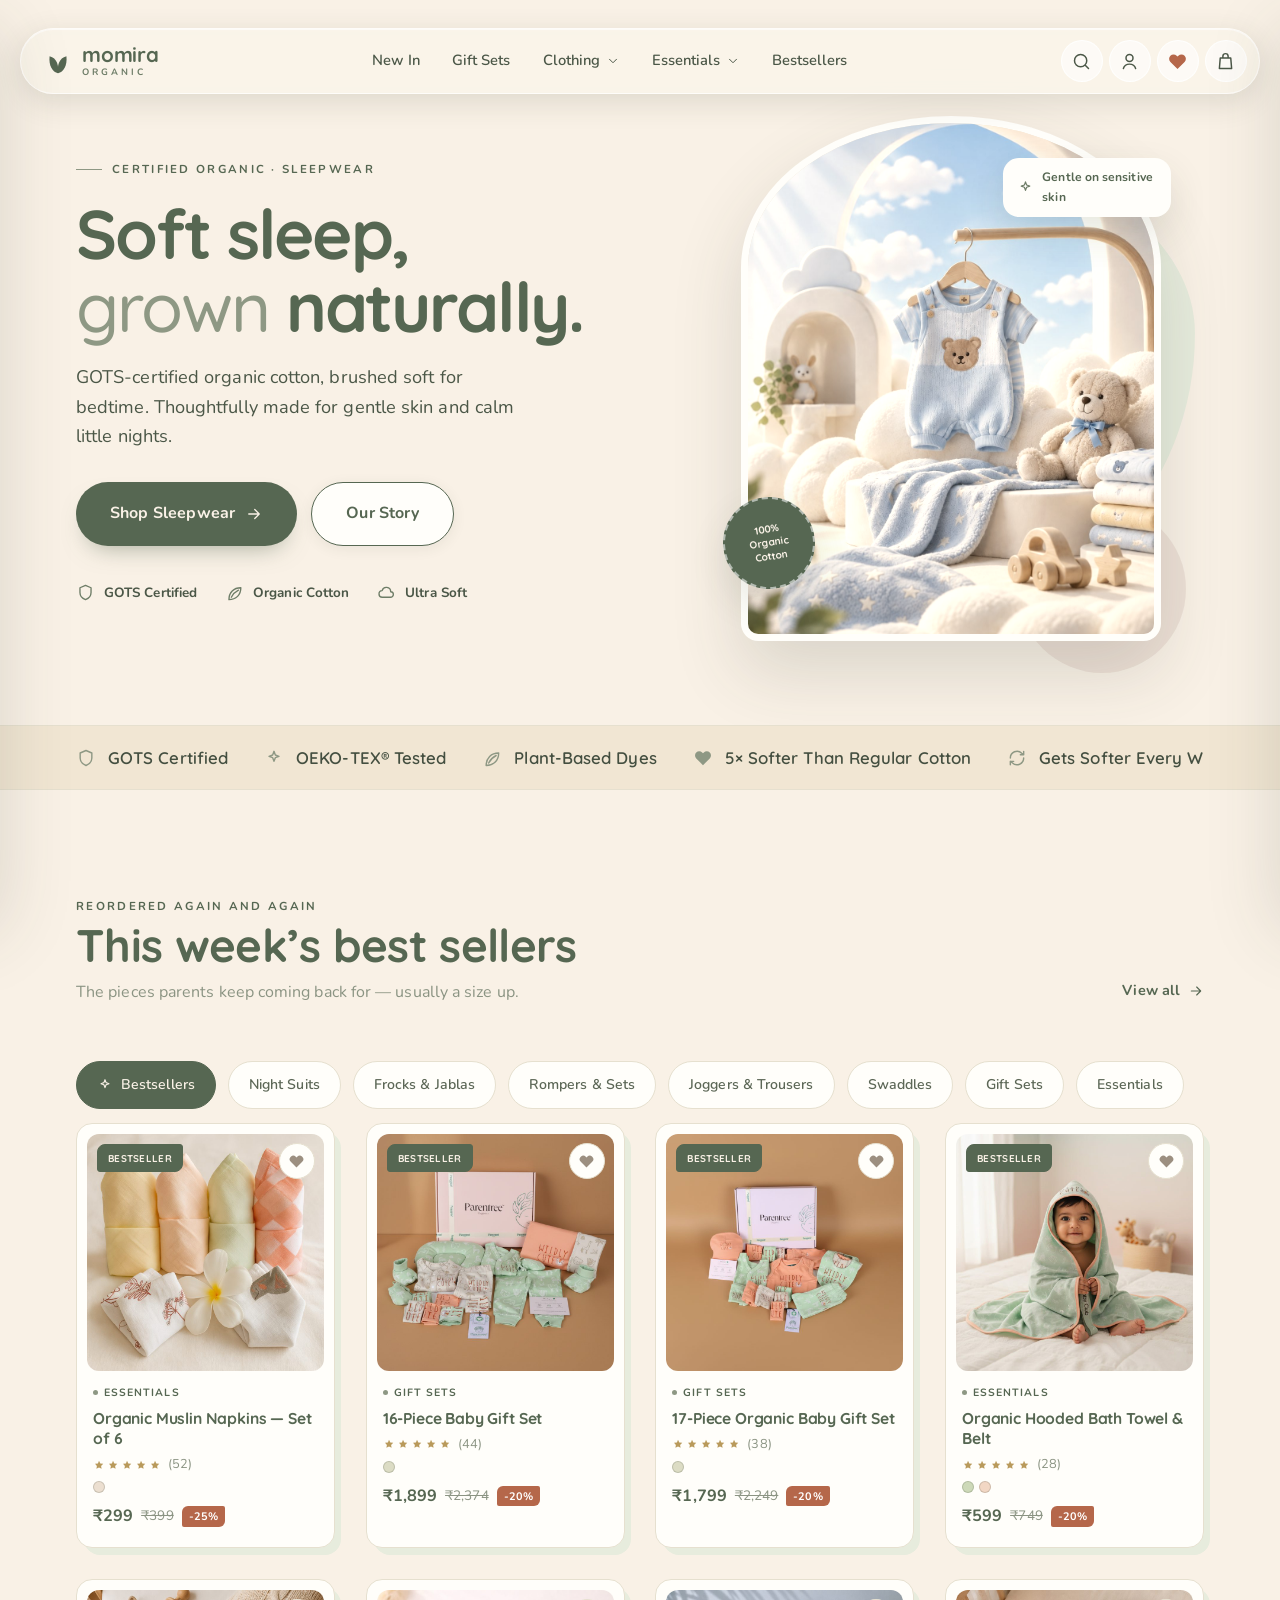
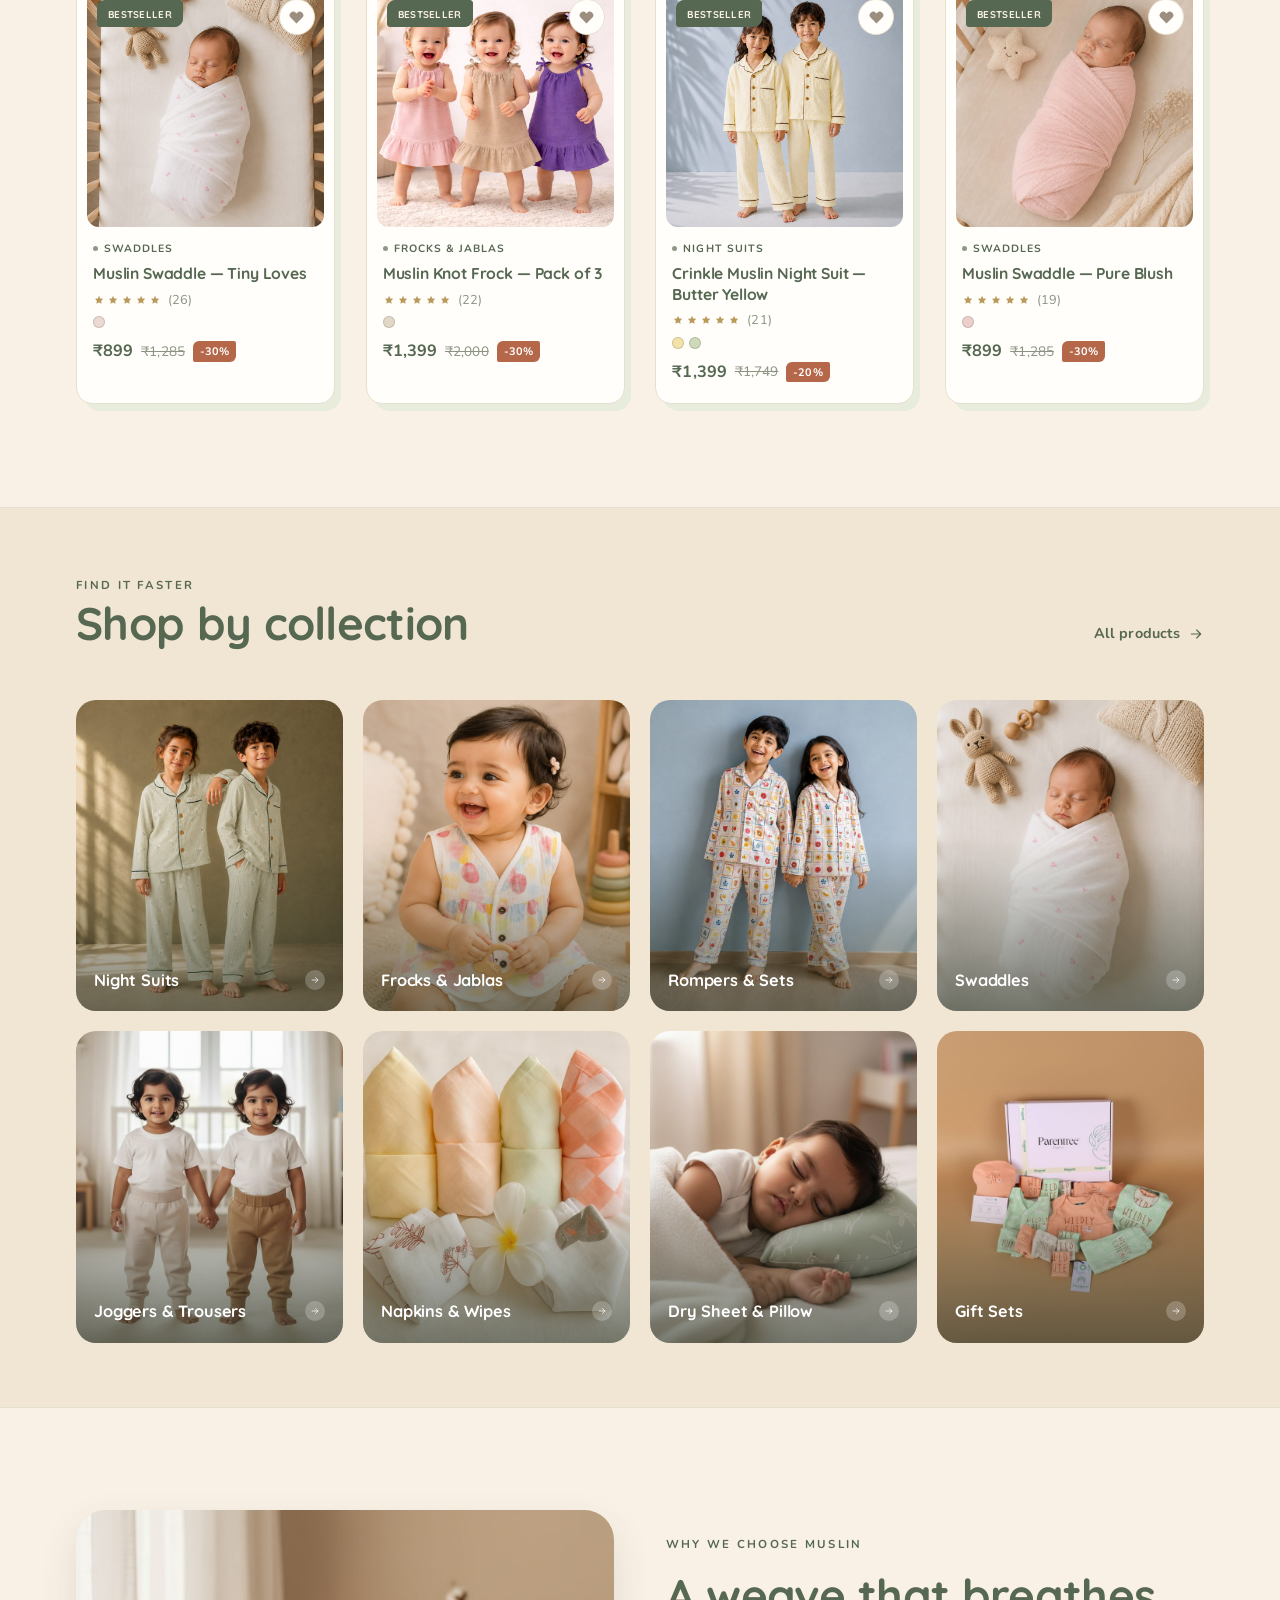
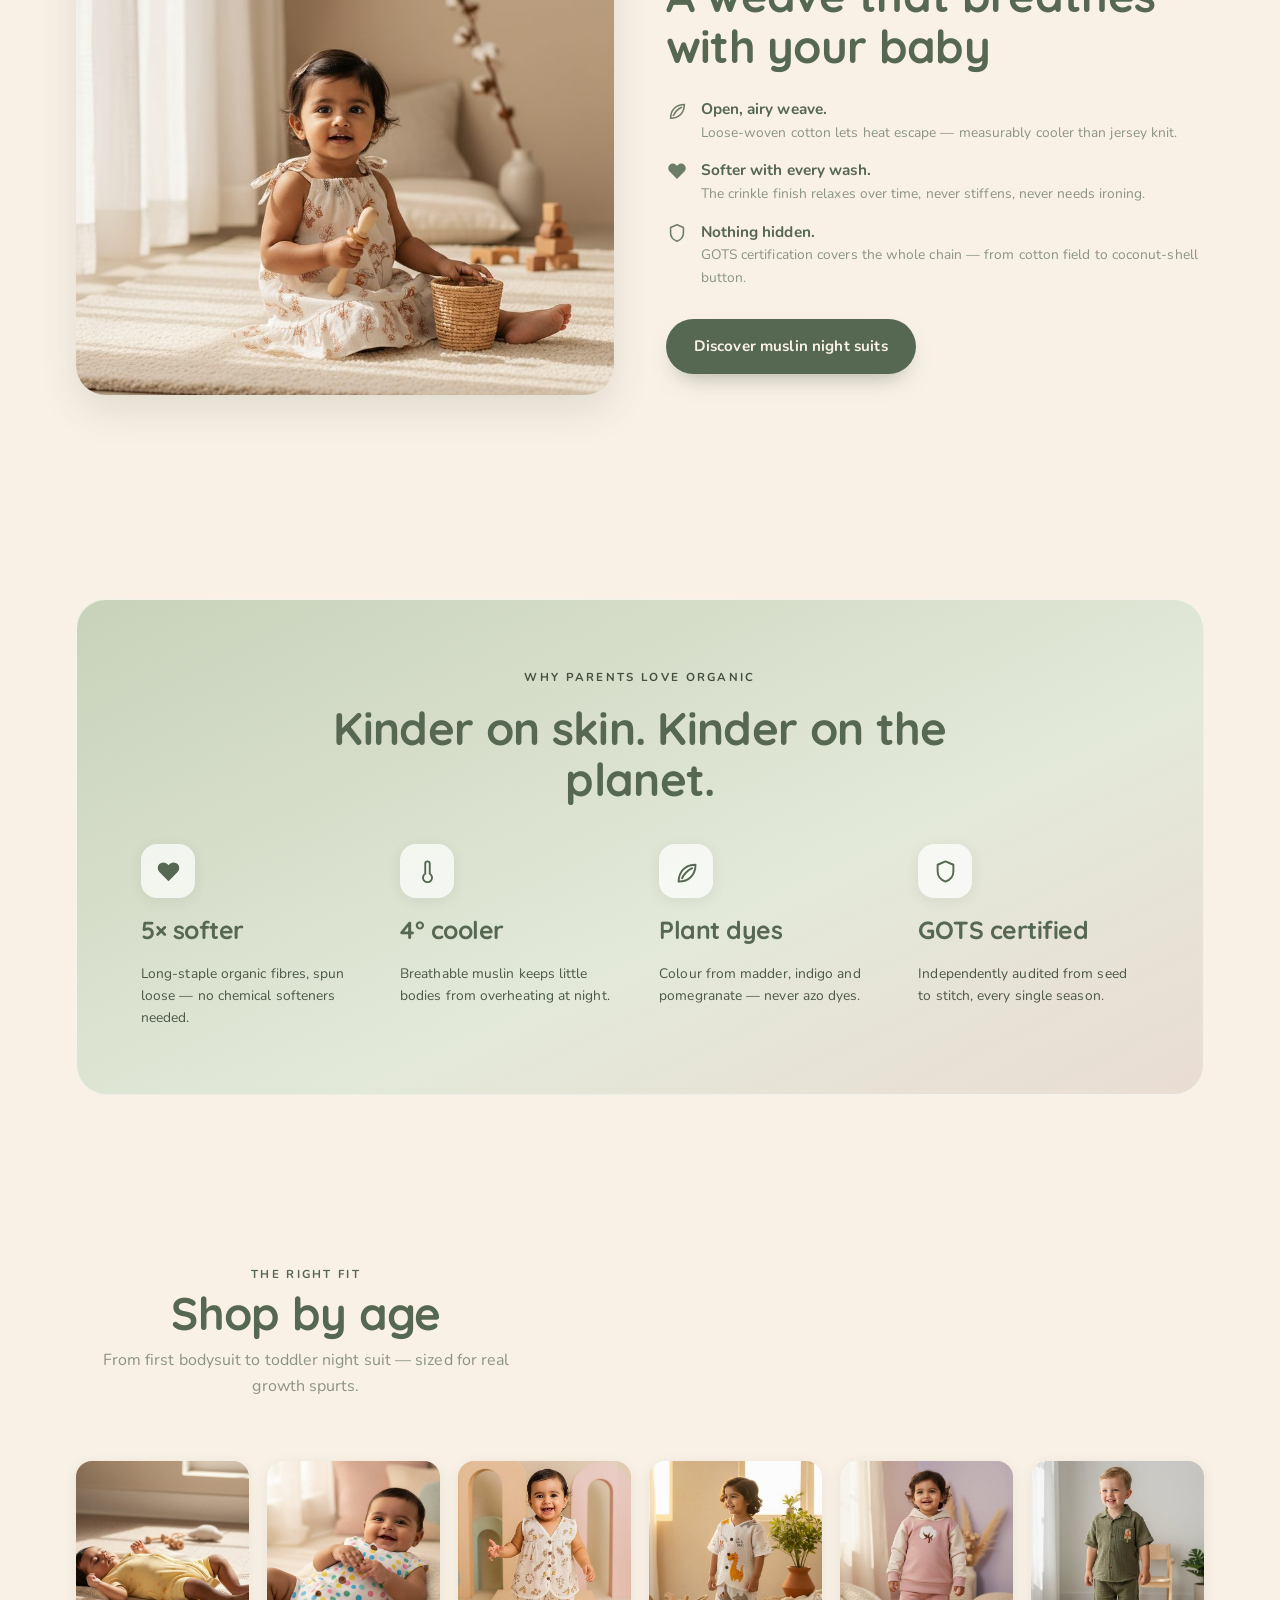
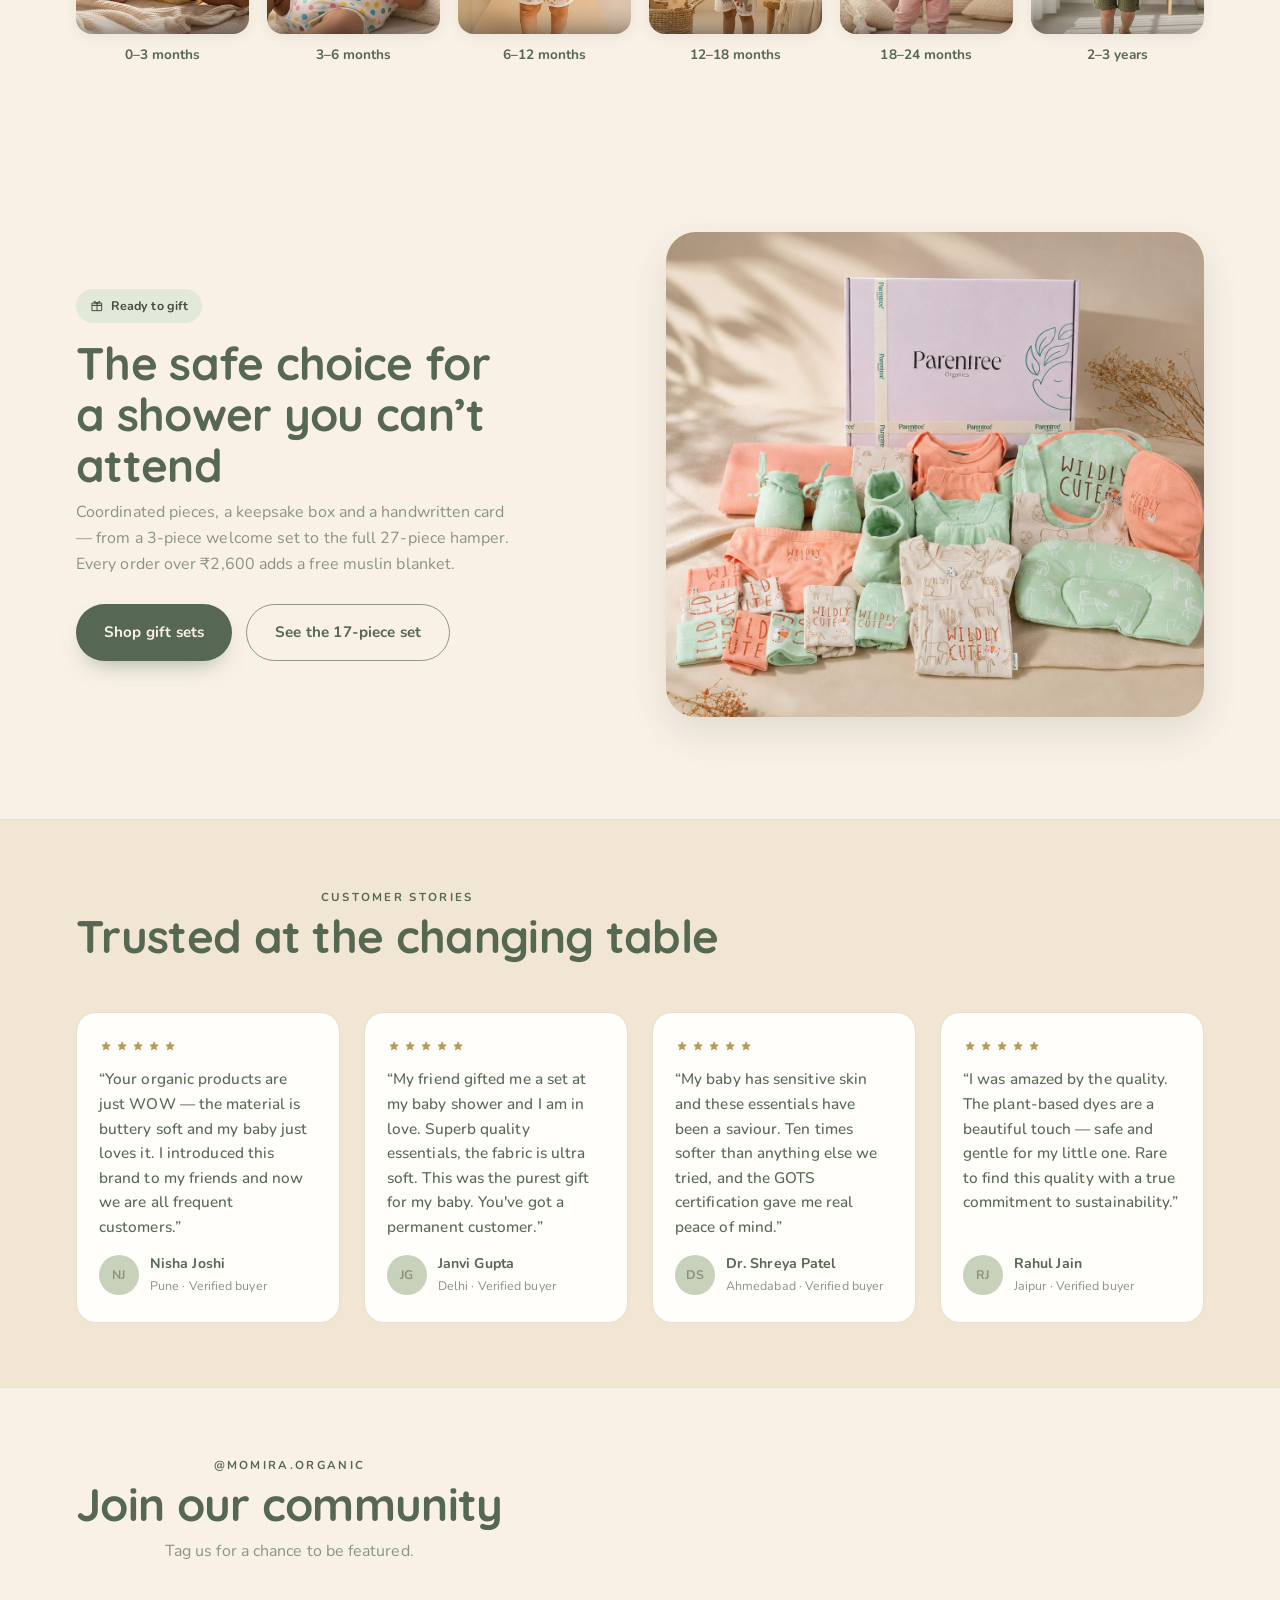
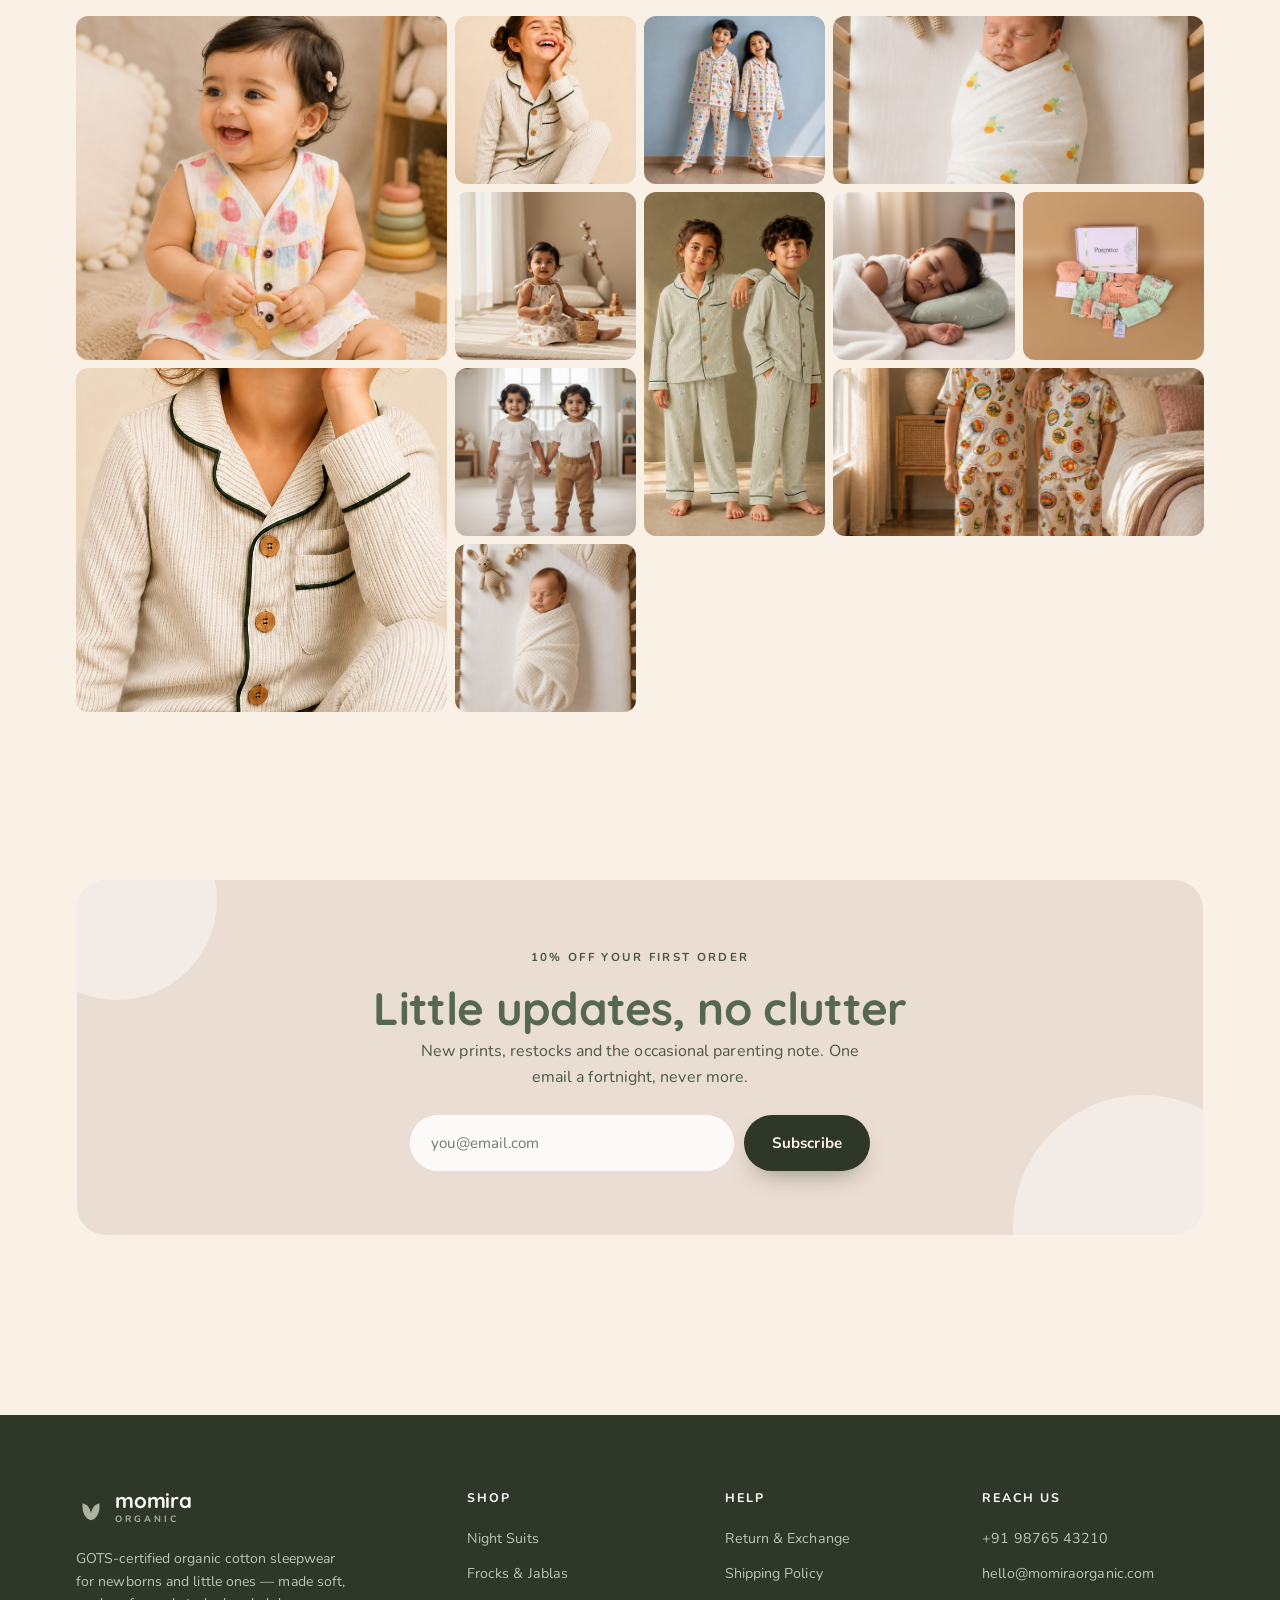
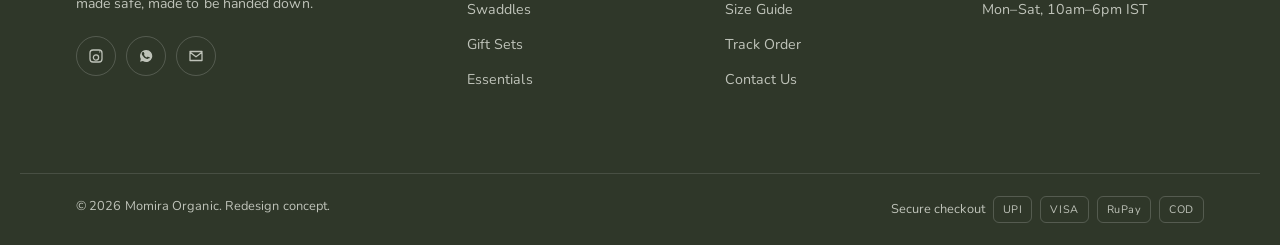
==== commit d2b8ca3d: "Add account gate and live Shopify Storefront API catalog sync Auth adds a local sign-in/sign-up gate" ====
--- a/index.html
+++ b/index.html
@@ -193,6 +193,8 @@
 </main>
 
 <script src="assets/js/data.js"></script>
+<script src="assets/js/shopify.js"></script>
+<script src="assets/js/auth.js"></script>
 <script src="assets/js/app.js"></script>
 <script src="assets/js/home.js"></script>
 </body>
--- a/assets/css/styles.css
+++ b/assets/css/styles.css
@@ -269,6 +269,22 @@
 #menuToggle { display: grid; background: rgba(255, 255, 255, .6); border: 1px solid rgba(255, 255, 255, .8); }
 @media (min-width: 1000px) { #menuToggle { display: none; } }
 
+/* ---------- account ---------- */
+.account-wrap { position: relative; display: none; }
+@media (min-width: 1000px) { .account-wrap { display: flex; } }
+.icon-btn.is-authed { color: var(--sage-700); }
+.icon-btn.is-authed::after {
+  content: ""; position: absolute; top: 3px; right: 3px; width: 9px; height: 9px;
+  border-radius: 50%; background: var(--sage-600); border: 2px solid #fff;
+}
+.account-pop {
+  position: absolute; top: calc(100% + 10px); right: 0; z-index: 61;
+  width: 220px; background: var(--surface); border: 1px solid var(--line);
+  border-radius: var(--r-lg); padding: 16px; box-shadow: var(--sh-lg);
+}
+.account-pop__hi { font-weight: 700; color: var(--ink); font-family: var(--ff-display); margin-bottom: 12px; }
+.account-pop__hint { font-size: .82rem; color: var(--muted); margin-bottom: 12px; }
+
 /* ---------- search overlay ---------- */
 .search-panel {
   position: fixed; inset: 0; z-index: 90; background: rgba(47, 55, 41, .32);
@@ -302,6 +318,11 @@
 }
 .mobile-drawer.open { transform: translateX(0); }
 .mobile-drawer__top { display: flex; align-items: center; justify-content: space-between; padding: 18px 20px; border-bottom: 1px solid var(--line); }
+.m-account { padding: 16px 20px; border-bottom: 1px solid var(--line); display: flex; align-items: center; justify-content: space-between; gap: 12px; }
+.m-account:empty { display: none; }
+.m-account__hi { display: flex; align-items: center; gap: 10px; font-weight: 700; color: var(--ink); font-family: var(--ff-display); }
+.m-account__hi svg { width: 20px; height: 20px; color: var(--sage-600); }
+.m-account .btn { flex: 1; }
 .mobile-drawer__nav { padding: 12px 12px 28px; overflow-y: auto; flex: 1; }
 .mobile-drawer__nav a, .m-acc__head {
   display: flex; align-items: center; justify-content: space-between; gap: 12px;
@@ -421,6 +442,25 @@
   .hero__seal { width: 78px; height: 78px; font-size: .58rem; left: -12px; }
   .hero__note { display: none; }
 }
+
+/* desktop-only hover polish — never sticks on touch */
+@media (hover: hover) and (pointer: fine) {
+  .hero__title { transition: transform .45s var(--ease); transform-origin: left center; }
+  .hero__title:hover { transform: scale(1.02); }
+  .hero__title .italic { transition: color .45s var(--ease); }
+  .hero__title:hover .italic { color: var(--sage-700); }
+
+  .hero__frame img { transition: transform .7s var(--ease); }
+  .hero__frame-wrap:hover .hero__frame img { transform: scale(1.06); }
+  .hero__seal { transition: transform .4s var(--ease); }
+  .hero__frame-wrap:hover .hero__seal { transform: rotate(-3deg) scale(1.08); }
+  .hero__note { transition: transform .35s var(--ease), box-shadow .35s; }
+  .hero__frame-wrap:hover .hero__note { transform: translateY(-5px); box-shadow: var(--sh-lg); }
+  .hero__blob { transition: transform .7s var(--ease); }
+  .hero__frame-wrap:hover .hero__blob { transform: scale(1.05) rotate(3deg); }
+  .hero__blob2 { transition: transform .5s var(--ease); }
+  .hero__frame-wrap:hover .hero__blob2 { transform: scale(1.1); }
+}
 @media (max-width: 640px) {
   .hero { padding-top: calc(var(--pill-h) + 34px); }
   .hero__title { font-size: clamp(2.05rem, 8.4vw, 2.6rem); line-height: 1.06; }
@@ -575,9 +615,20 @@
 .testi__who span { font-size: .78rem; color: var(--muted); }
 
 /* ---------- instagram ---------- */
-.ig-grid { display: grid; gap: 8px; grid-template-columns: repeat(3, 1fr); }
-@media (min-width: 720px) { .ig-grid { grid-template-columns: repeat(6, 1fr); } }
-.ig-grid a { position: relative; aspect-ratio: 1; border-radius: var(--r-sm); overflow: hidden; background: var(--ivory-deep); }
+/* collage mosaic — mixed tile sizes via grid spans, dense packing fills the gaps */
+.ig-grid {
+  display: grid; gap: 8px;
+  grid-template-columns: repeat(3, 1fr);
+  grid-auto-rows: 108px;
+  grid-auto-flow: dense;
+}
+@media (min-width: 720px) { .ig-grid { grid-template-columns: repeat(6, 1fr); grid-auto-rows: 168px; } }
+.ig-grid a:nth-child(1) { grid-column: span 2; grid-row: span 2; }
+.ig-grid a:nth-child(4) { grid-column: span 2; }
+.ig-grid a:nth-child(6) { grid-row: span 2; }
+.ig-grid a:nth-child(8) { grid-column: span 2; grid-row: span 2; }
+.ig-grid a:nth-child(11) { grid-column: span 2; }
+.ig-grid a { position: relative; border-radius: var(--r-sm); overflow: hidden; background: var(--ivory-deep); }
 .ig-grid img { width: 100%; height: 100%; object-fit: cover; transition: transform .5s var(--ease); }
 .ig-grid a::after { content: ""; position: absolute; inset: 0; background: rgba(47, 55, 41, .26); opacity: 0; transition: opacity .3s; }
 .ig-grid a:hover img { transform: scale(1.08); }
@@ -763,6 +814,48 @@
   .shop-toolbar__end { flex: 1 1 100%; order: 1; justify-content: space-between; }
 }
 .shop-filters { display: flex; gap: 10px; flex-wrap: wrap; align-items: center; }
+
+/* ---------- price filter ---------- */
+.price-filter { position: relative; flex: none; }
+#priceBtn.is-active { background: var(--sage-600); border-color: var(--sage-600); color: var(--ivory); }
+.price-pop {
+  position: absolute; top: calc(100% + 10px); right: 0; z-index: 50;
+  width: 270px; background: var(--surface); border: 1px solid var(--line);
+  border-radius: var(--r-lg); padding: 18px; box-shadow: var(--sh-lg);
+}
+.price-pop__row { display: flex; justify-content: space-between; align-items: baseline; font-weight: 700; color: var(--ink); font-size: 1rem; margin-bottom: 18px; font-family: var(--ff-display); }
+.price-slider { position: relative; height: 34px; margin-bottom: 4px; }
+.price-slider__track { position: absolute; top: 50%; left: 0; right: 0; height: 4px; margin-top: -2px; background: var(--sage-100); border-radius: var(--r-pill); }
+.price-slider__fill { position: absolute; top: 50%; height: 4px; margin-top: -2px; background: var(--sage-600); border-radius: var(--r-pill); }
+.price-slider input[type="range"] {
+  position: absolute; top: 0; left: 0; width: 100%; height: 34px; margin: 0;
+  -webkit-appearance: none; appearance: none; background: none; pointer-events: none;
+}
+.price-slider input[type="range"]::-webkit-slider-runnable-track { background: transparent; }
+.price-slider input[type="range"]::-moz-range-track { background: transparent; }
+.price-slider input[type="range"]::-webkit-slider-thumb {
+  -webkit-appearance: none; pointer-events: auto; margin-top: 0;
+  width: 18px; height: 18px; border-radius: 50%; background: var(--surface);
+  border: 3px solid var(--sage-600); box-shadow: var(--sh-sm); cursor: grab;
+}
+.price-slider input[type="range"]::-moz-range-thumb {
+  pointer-events: auto; width: 18px; height: 18px; border-radius: 50%; background: var(--surface);
+  border: 3px solid var(--sage-600); box-shadow: var(--sh-sm); cursor: grab;
+}
+.price-pop__presets { display: flex; flex-wrap: wrap; gap: 8px; margin: 18px 0 14px; }
+.price-pop__presets button {
+  padding: 7px 12px; border-radius: var(--r-pill); border: 1px solid var(--line);
+  font-size: .76rem; font-weight: 700; color: var(--body); background: var(--surface);
+  transition: all .2s var(--ease);
+}
+.price-pop__presets button:hover { border-color: var(--sage-400); color: var(--ink); }
+.price-pop__presets button.is-active { background: var(--sage-600); border-color: var(--sage-600); color: var(--ivory); }
+#priceReset { font-size: .8rem; color: var(--muted); }
+#priceReset svg { width: 13px; height: 13px; }
+@media (max-width: 480px) {
+  .price-pop { right: auto; left: 50%; transform: translateX(-50%); width: min(270px, calc(100vw - 48px)); }
+}
+
 .select-wrap { position: relative; }
 .select-wrap svg { position: absolute; right: 14px; top: 50%; transform: translateY(-50%); width: 14px; height: 14px; pointer-events: none; color: var(--muted); }
 .select-wrap select { appearance: none; padding: 11px 38px 11px 16px; border-radius: var(--r-pill); border: 1px solid var(--line); background: var(--surface); font-weight: 600; font-size: .86rem; }
@@ -794,3 +887,39 @@
 .divider-leaf svg { width: 20px; height: 20px; }
 .skeleton { background: linear-gradient(90deg, var(--ivory-deep) 25%, var(--ivory) 37%, var(--ivory-deep) 63%); background-size: 400% 100%; animation: sk 1.4s ease infinite; border-radius: var(--r-sm); }
 @keyframes sk { to { background-position: -100% 0; } }
+
+/* ---------- sign in / create account modal ---------- */
+.auth-modal {
+  position: fixed; inset: 0; z-index: 96; background: rgba(47, 55, 41, .38);
+  -webkit-backdrop-filter: blur(4px); backdrop-filter: blur(4px);
+  opacity: 0; visibility: hidden; transition: opacity .3s;
+  display: flex; align-items: flex-start; justify-content: center;
+  padding: 12vh 18px 18px; overflow-y: auto;
+}
+.auth-modal.open { opacity: 1; visibility: visible; }
+.auth-modal__box {
+  position: relative; width: 100%; max-width: 420px; background: var(--surface);
+  border-radius: var(--r-lg); padding: 32px 28px 26px; box-shadow: var(--sh-lg);
+  transform: translateY(-16px); transition: transform .3s var(--ease);
+}
+.auth-modal.open .auth-modal__box { transform: translateY(0); }
+.auth-modal__close { position: absolute; top: 12px; right: 12px; }
+.auth-modal__head { text-align: center; margin-bottom: 22px; }
+.auth-modal__mark { display: inline-flex; width: 34px; height: 34px; color: var(--sage-600); margin-bottom: 10px; }
+.auth-modal__head h3 { font-size: 1.4rem; }
+.auth-modal__head p { color: var(--muted); font-size: .88rem; margin-top: 6px; }
+
+.auth-tabs { display: flex; background: var(--sage-50); border-radius: var(--r-pill); padding: 4px; margin-bottom: 20px; }
+.auth-tab { flex: 1; padding: 10px; border-radius: var(--r-pill); font-weight: 700; font-size: .86rem; color: var(--muted); transition: all .2s var(--ease); }
+.auth-tab.is-active { background: var(--surface); color: var(--ink); box-shadow: var(--sh-sm); }
+
+.auth-form { display: grid; gap: 14px; }
+.field { display: grid; gap: 6px; font-size: .82rem; font-weight: 700; color: var(--ink-soft); }
+.field input {
+  font-weight: 400; padding: 13px 16px; border: 1.5px solid var(--line); border-radius: var(--r-sm);
+  background: var(--surface); font-size: .95rem; transition: border-color .2s; width: 100%;
+}
+.field input:focus { outline: none; border-color: var(--sage-500); }
+.auth-error { font-size: .82rem; color: var(--clay); font-weight: 600; margin-top: -4px; }
+.auth-modal__foot { text-align: center; font-size: .74rem; color: var(--muted); margin-top: 18px; }
+@media (max-width: 480px) { .auth-modal { padding-top: 8vh; } }
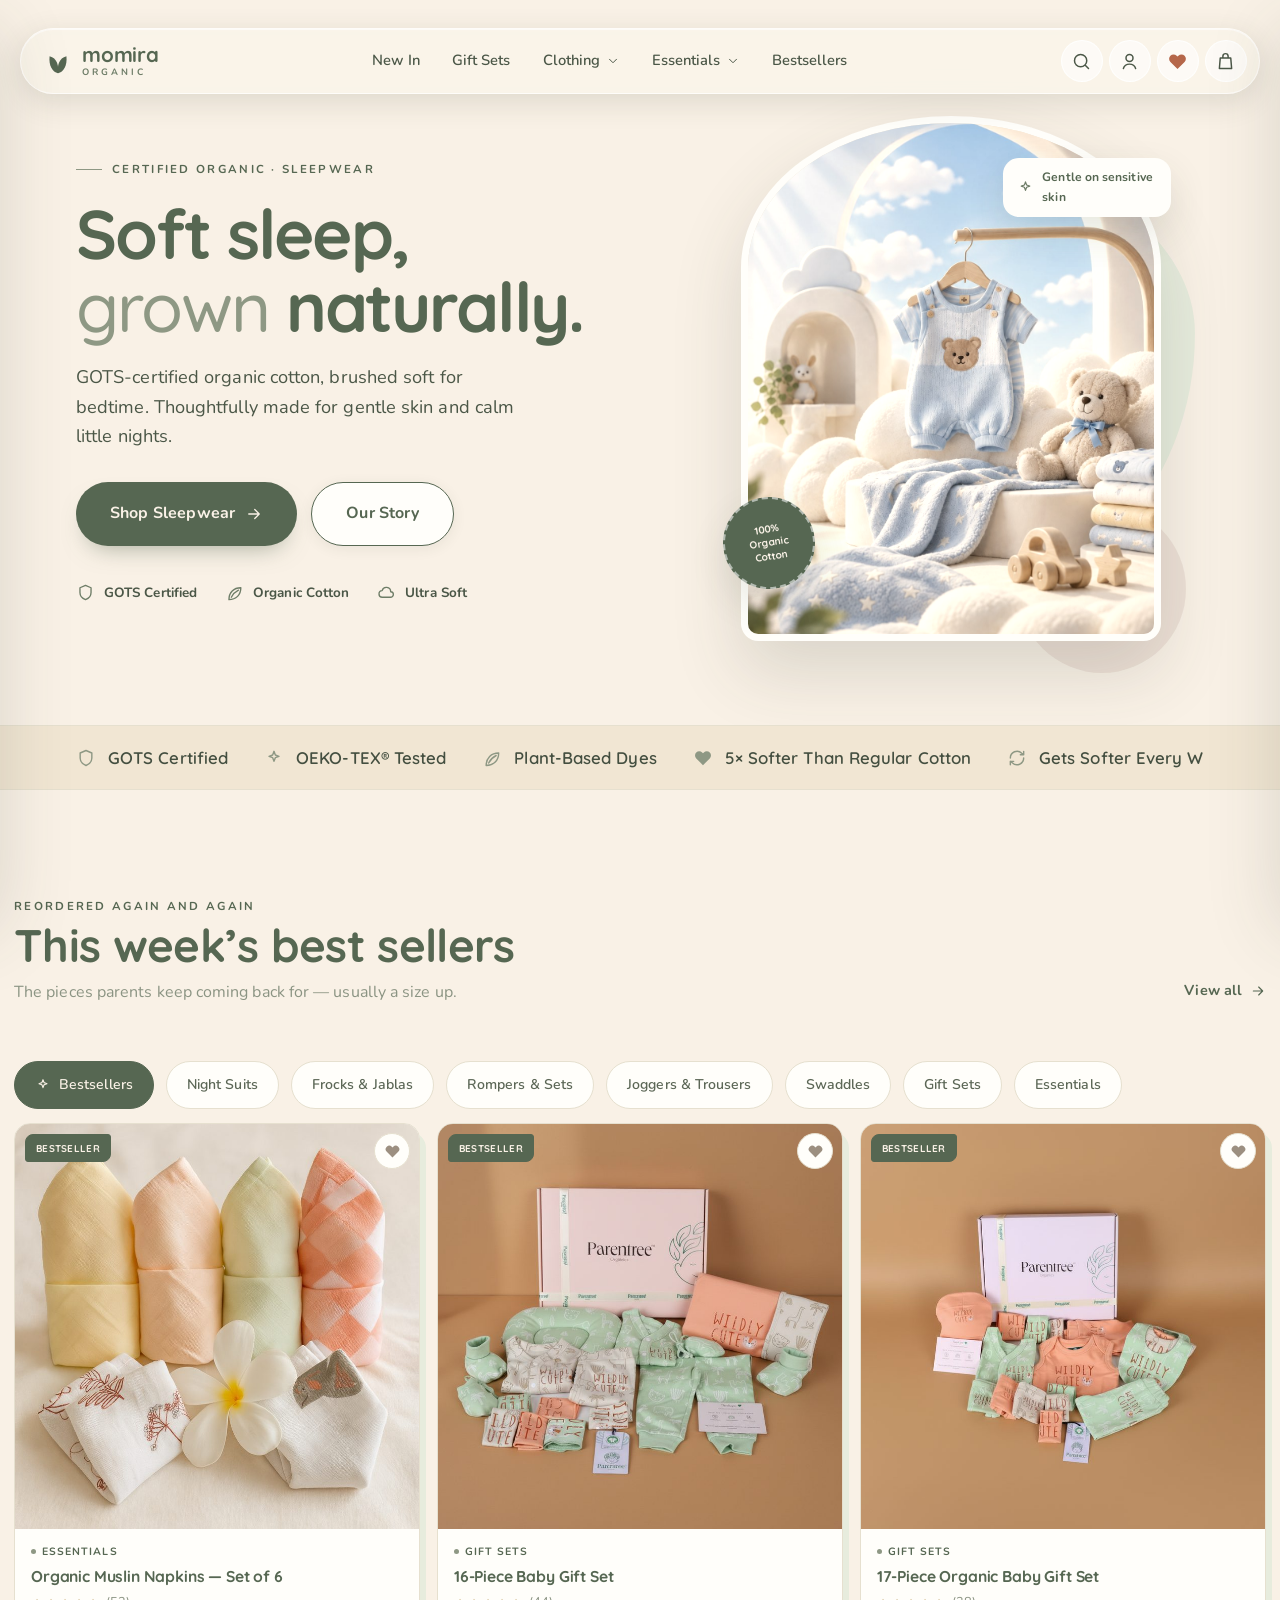
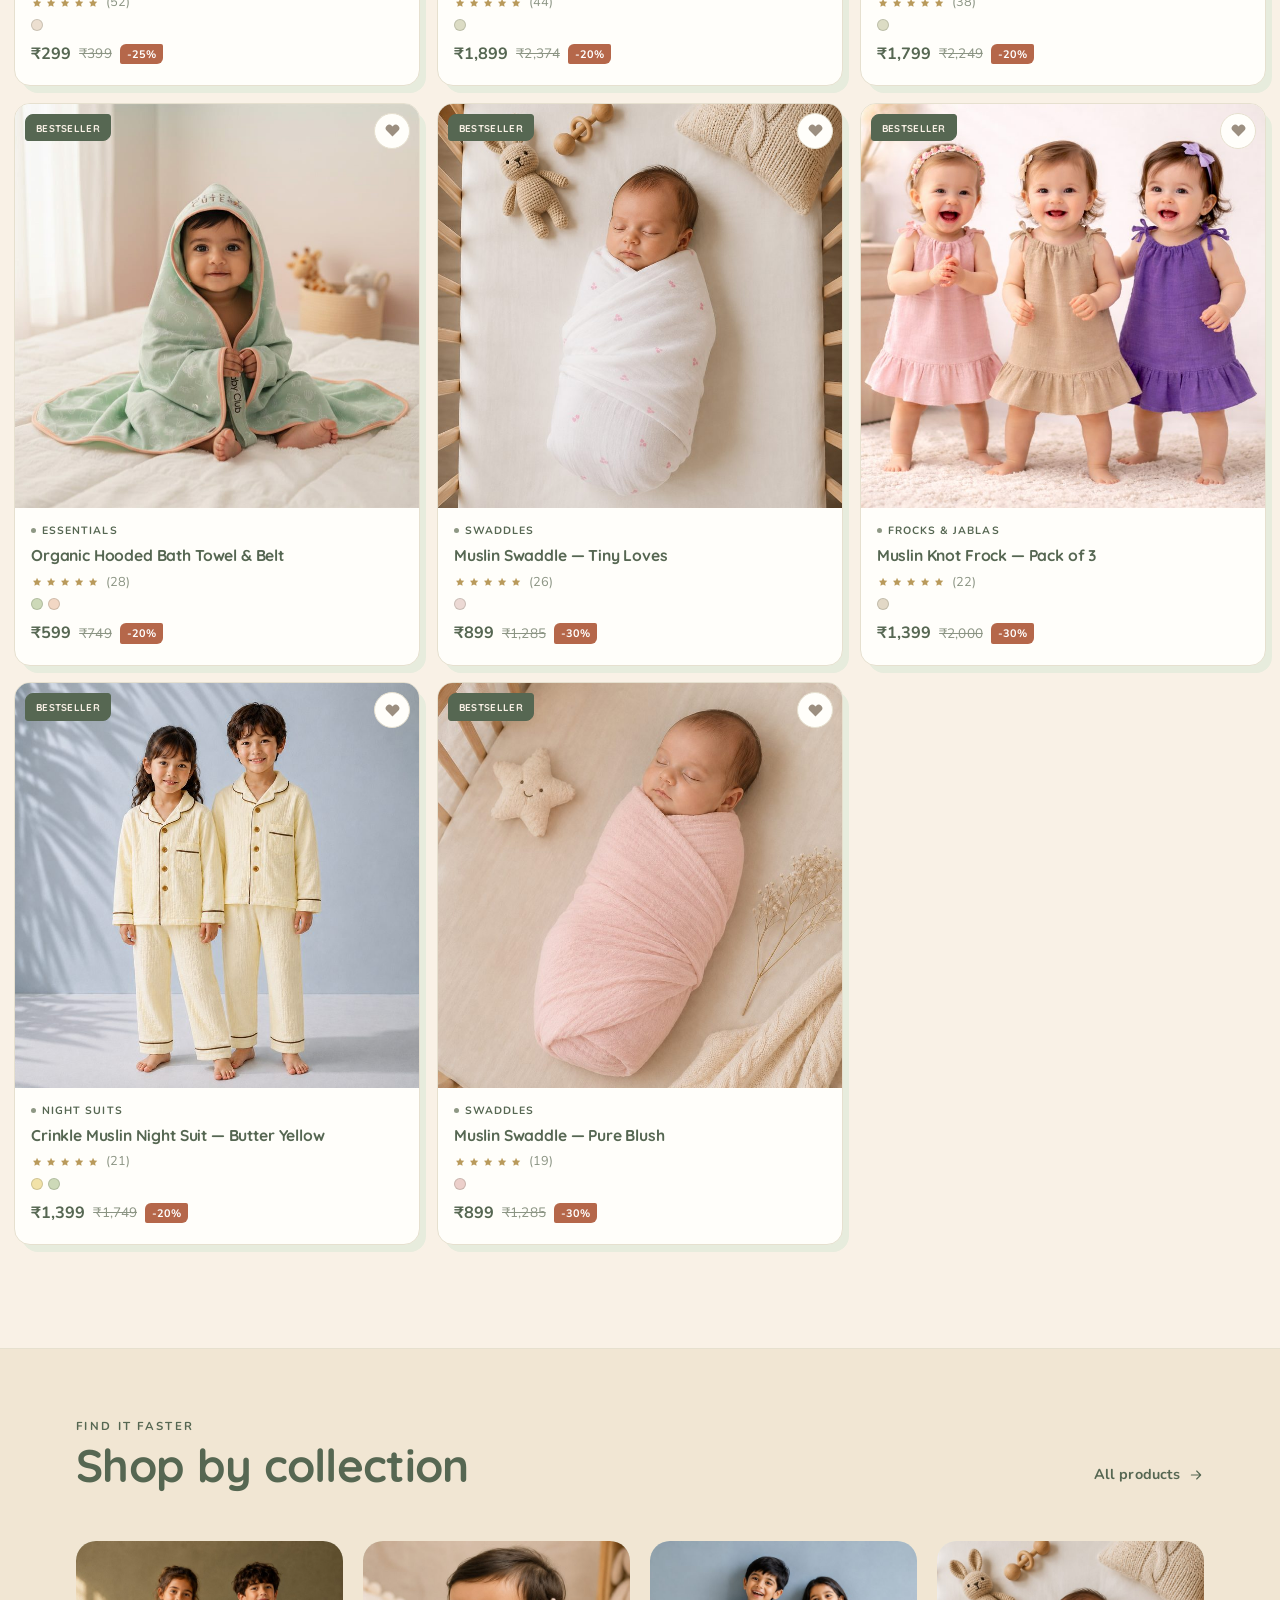
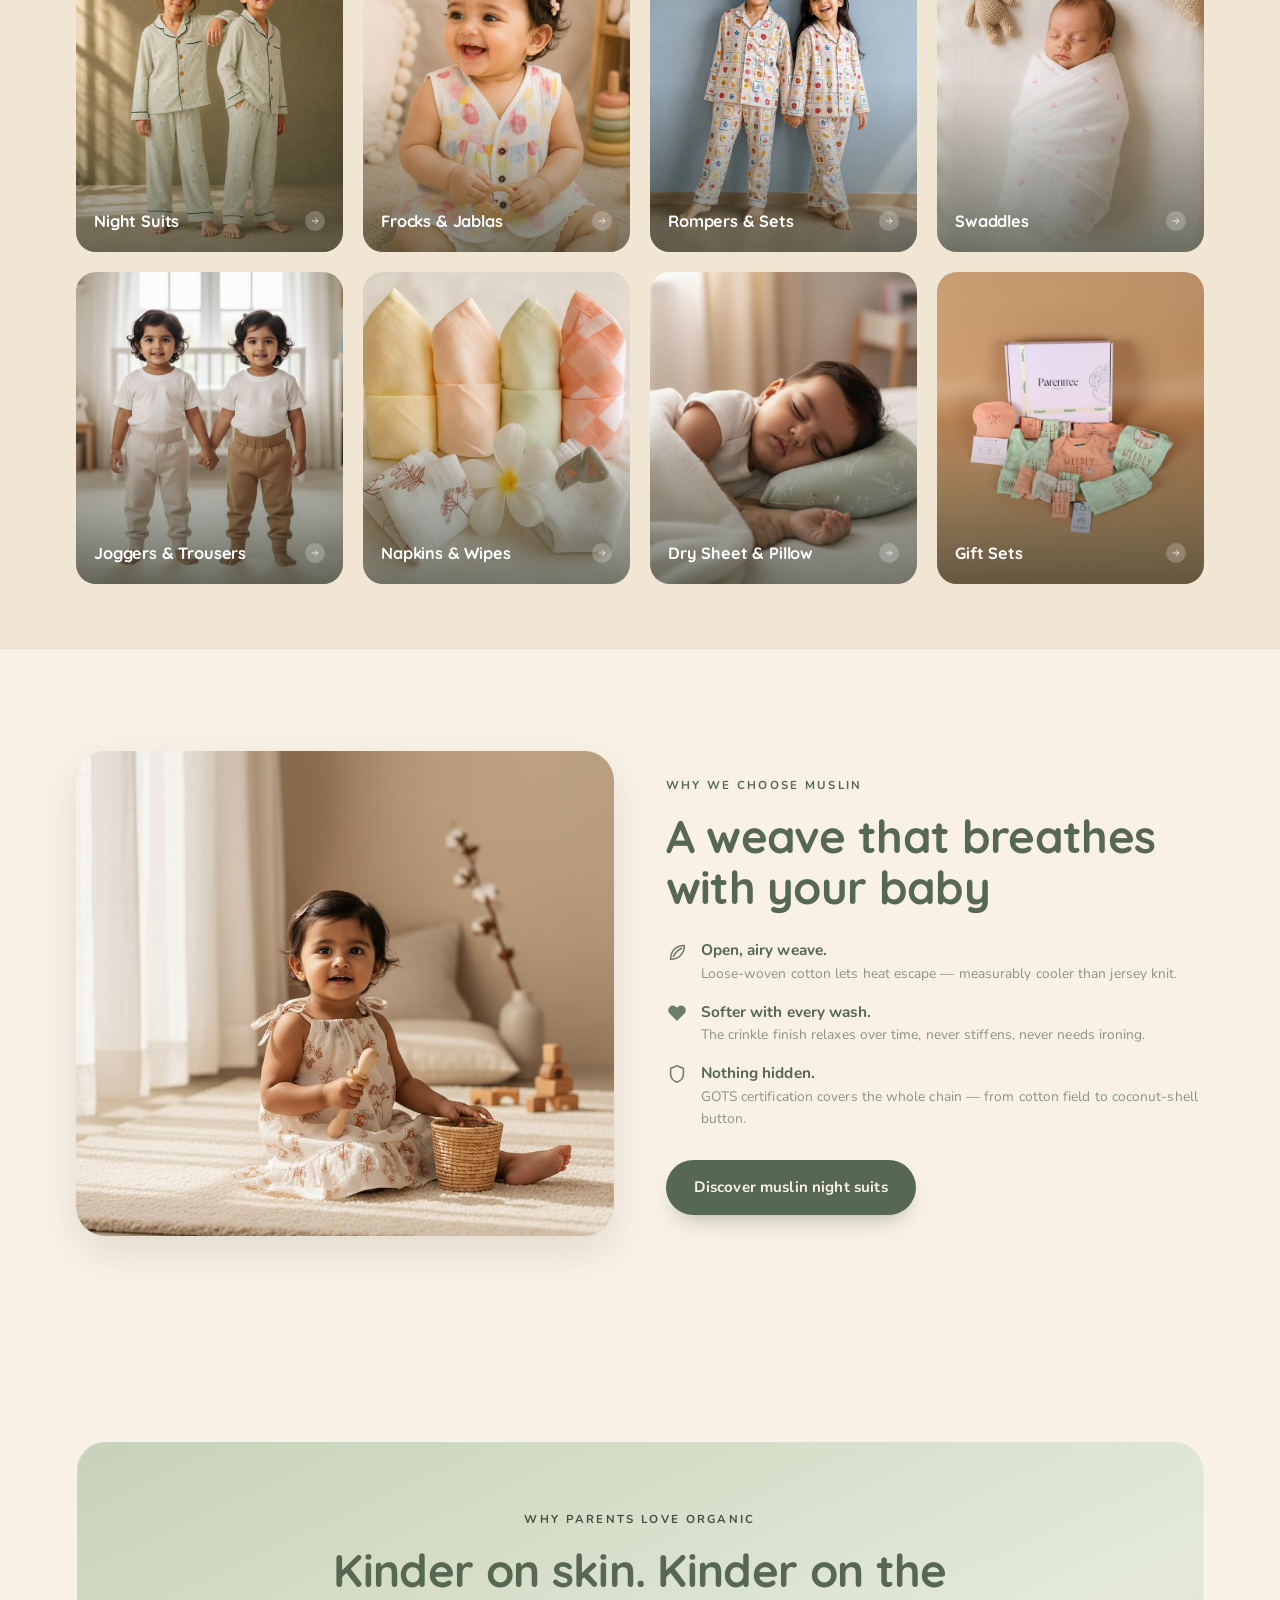
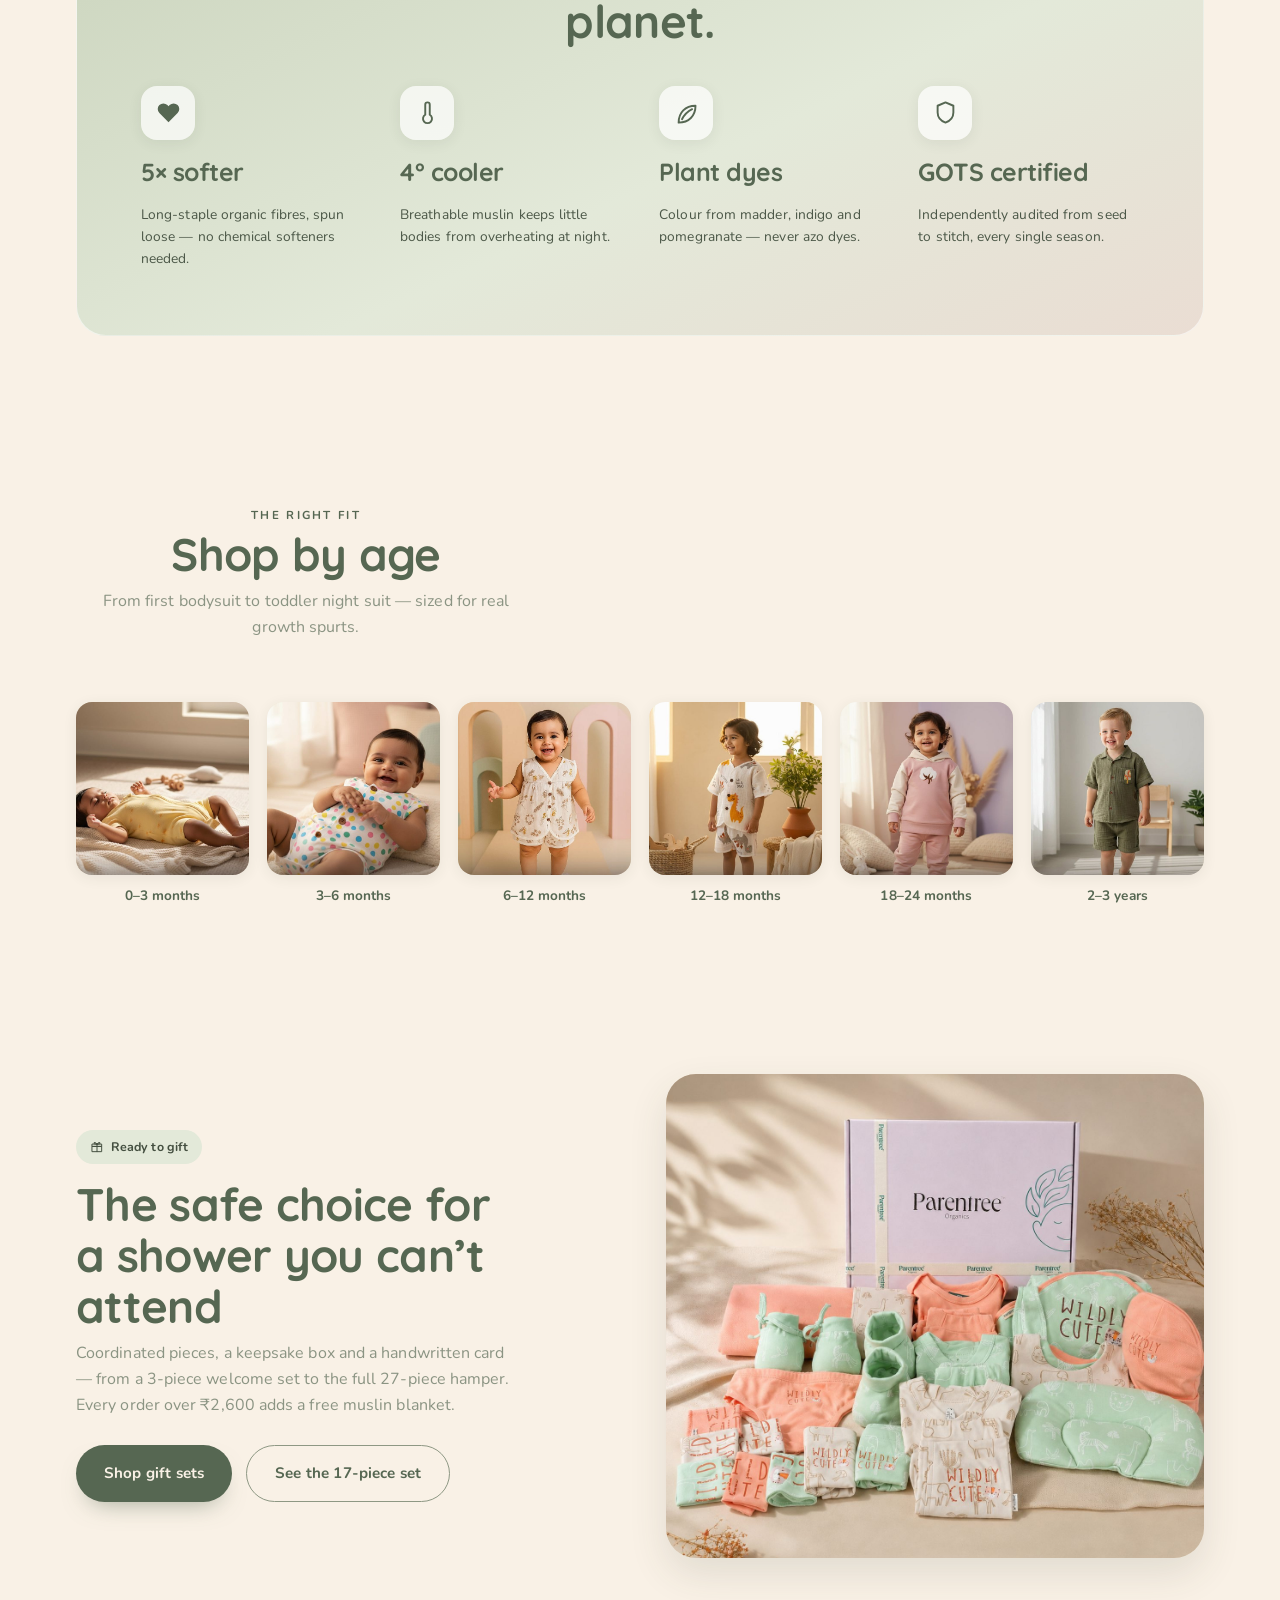
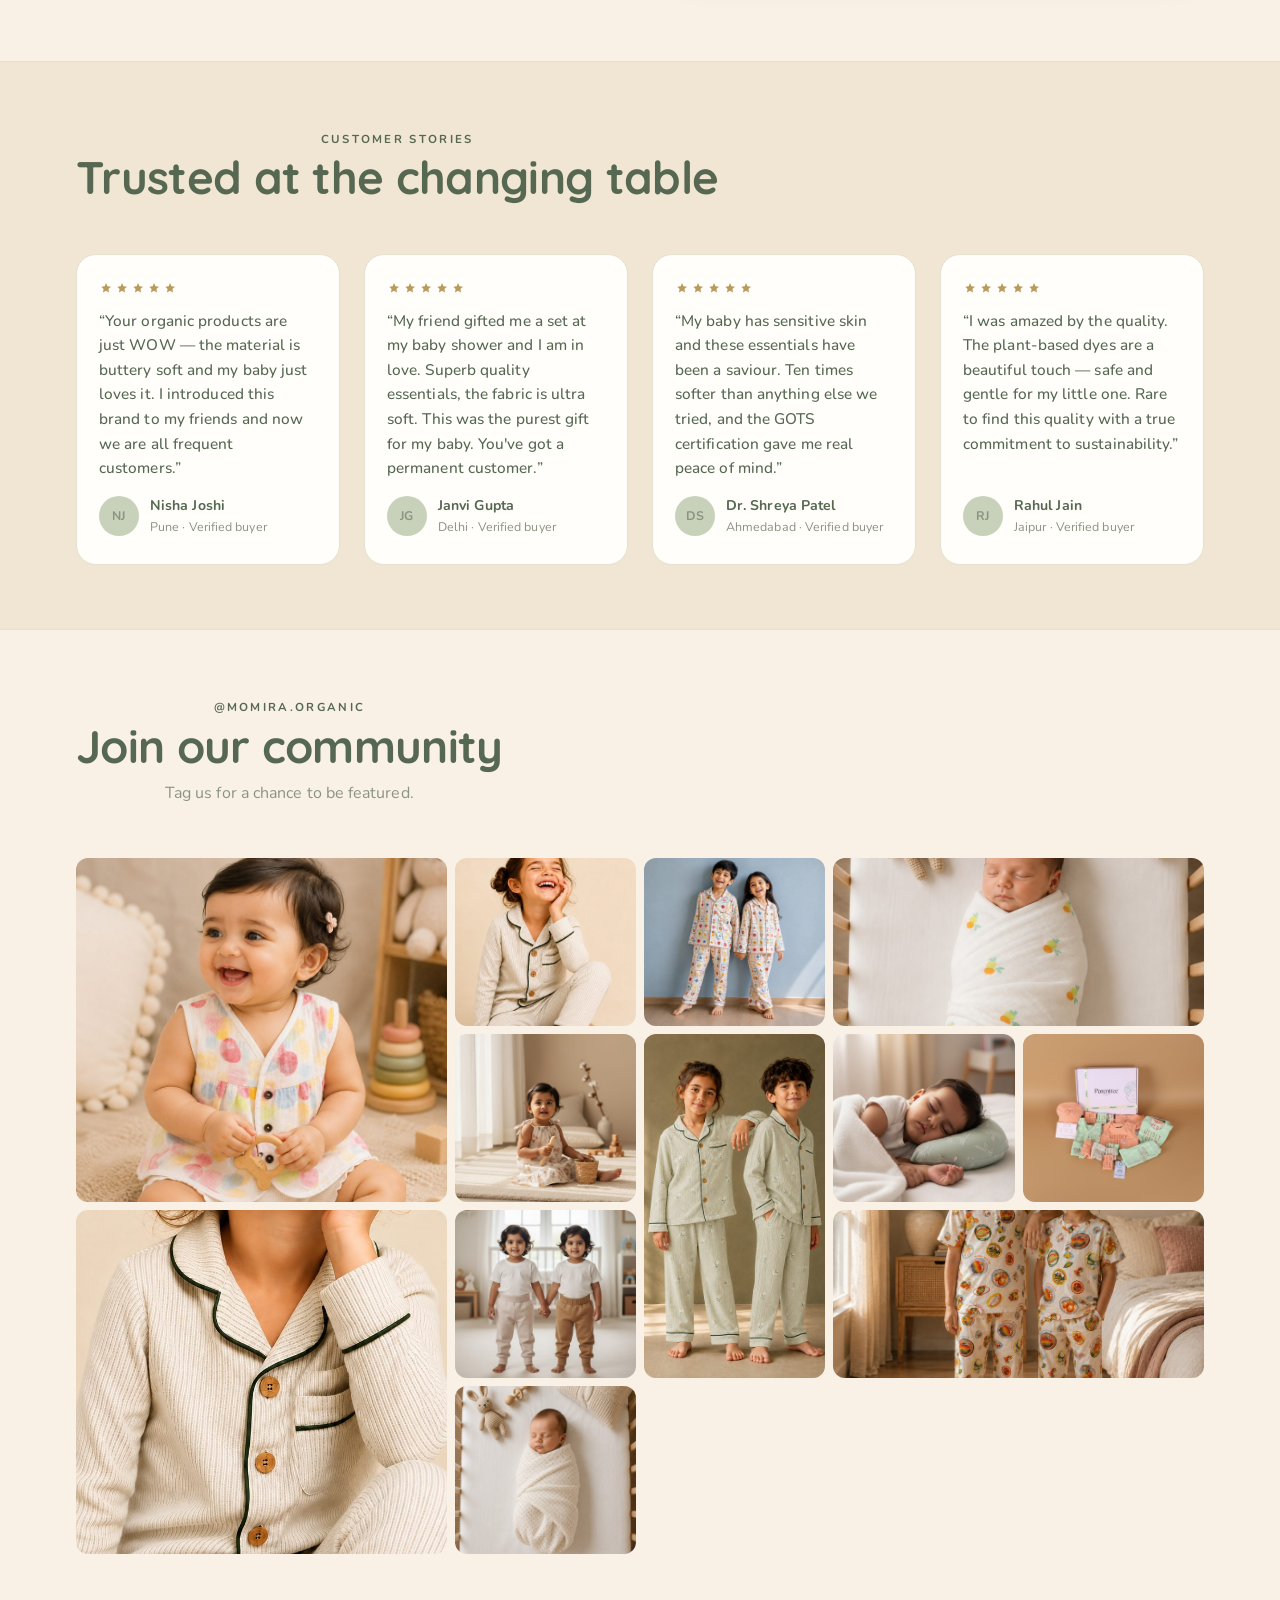
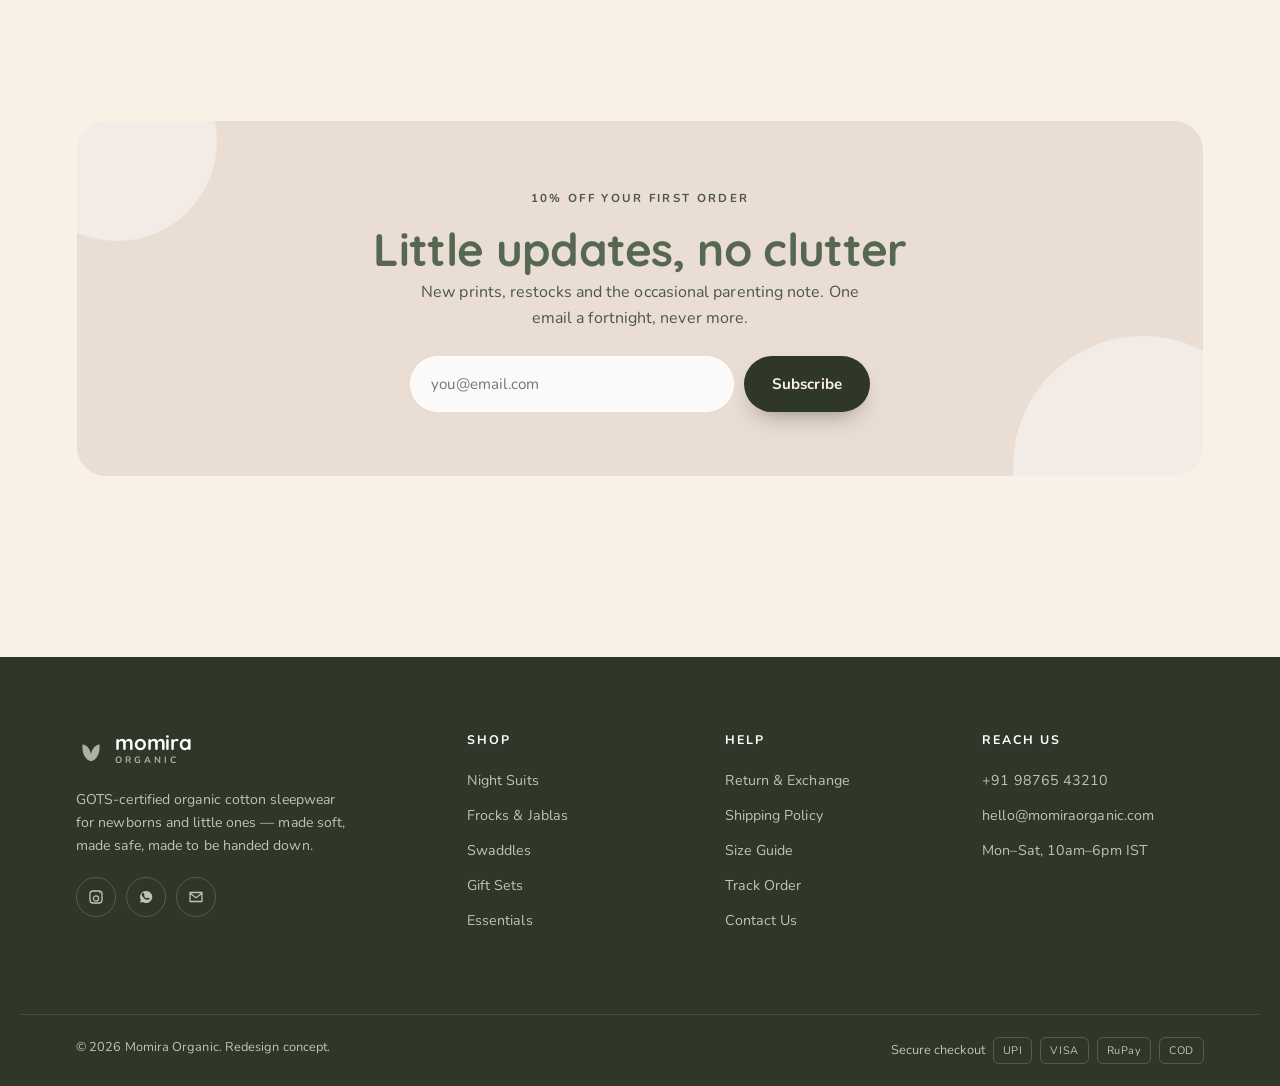
==== commit 197c5c99: "Enlarge product cards to match client reference Switch product grids to 3 columns on desktop, tighte" ====
--- a/index.html
+++ b/index.html
@@ -60,7 +60,7 @@
   </div>
 
   <!-- ================= BEST SELLERS ================= -->
-  <section class="section container">
+  <section class="section container container--wide">
     <div class="section-head reveal">
       <div>
         <span class="eyebrow">Reordered again and again</span>
--- a/assets/css/styles.css
+++ b/assets/css/styles.css
@@ -117,6 +117,7 @@
 
 /* ---------- layout ---------- */
 .container { width: 100%; max-width: var(--container); margin-inline: auto; padding-inline: var(--gutter); }
+.container--wide { max-width: 1760px; padding-inline: clamp(14px, 1vw, 24px); }
 .section { padding-block: clamp(48px, 8vw, 118px); }
 .section--tight { padding-block: clamp(36px, 5vw, 70px); }
 @media (max-width: 560px) {
@@ -485,13 +486,12 @@
 /* ==========================================================================
    PRODUCT CARD — layered "postcard" with a stamp badge (not a generic tile)
    ========================================================================== */
-.product-grid { display: grid; gap: clamp(18px, 2.4vw, 32px); grid-template-columns: repeat(2, 1fr); }
+.product-grid { display: grid; gap: clamp(14px, 1.3vw, 22px); grid-template-columns: repeat(2, 1fr); }
 @media (min-width: 720px) { .product-grid { grid-template-columns: repeat(3, 1fr); } }
-@media (min-width: 1060px) { .product-grid--4 { grid-template-columns: repeat(4, 1fr); } }
 
 .card {
   position: relative; background: var(--surface); border-radius: var(--r);
-  padding: 10px 10px 14px; border: 1px solid var(--line);
+  padding: 0 0 14px; border: 1px solid var(--line);
   transition: transform .28s var(--ease), box-shadow .28s;
 }
 .card::before {
@@ -503,7 +503,7 @@
 .card:hover { transform: translate(-3px, -4px); }
 .card:hover::before { transform: translate(10px, 12px); background: var(--blush-beige); }
 
-.card__media { position: relative; border-radius: var(--r-sm); overflow: hidden; aspect-ratio: 1; background: var(--ivory-deep); }
+.card__media { position: relative; border-radius: calc(var(--r) - 1px) calc(var(--r) - 1px) 0 0; overflow: hidden; aspect-ratio: 1; background: var(--ivory-deep); }
 .card__media img { width: 100%; height: 100%; object-fit: cover; transition: transform .6s var(--ease); }
 .card:hover .card__media img { transform: scale(1.05); }
 .card__badge {
@@ -534,7 +534,7 @@
 .card__add:hover { background: var(--sage-800); }
 @media (hover: none) { .card__add { opacity: 1; transform: none; } }
 
-.card__body { padding: 13px 6px 4px; display: flex; flex-direction: column; gap: 6px; }
+.card__body { padding: 14px 16px 4px; display: flex; flex-direction: column; gap: 6px; }
 .card__cat { display: flex; align-items: center; gap: 6px; font-size: .66rem; letter-spacing: .1em; text-transform: uppercase; color: var(--sage-600); font-weight: 700; }
 .card__cat::before { content: ""; width: 5px; height: 5px; border-radius: 50%; background: var(--sage-400); flex: none; }
 .card__name { font-family: var(--ff-display); font-size: .98rem; color: var(--ink); line-height: 1.3; font-weight: 700; letter-spacing: -.01em; }
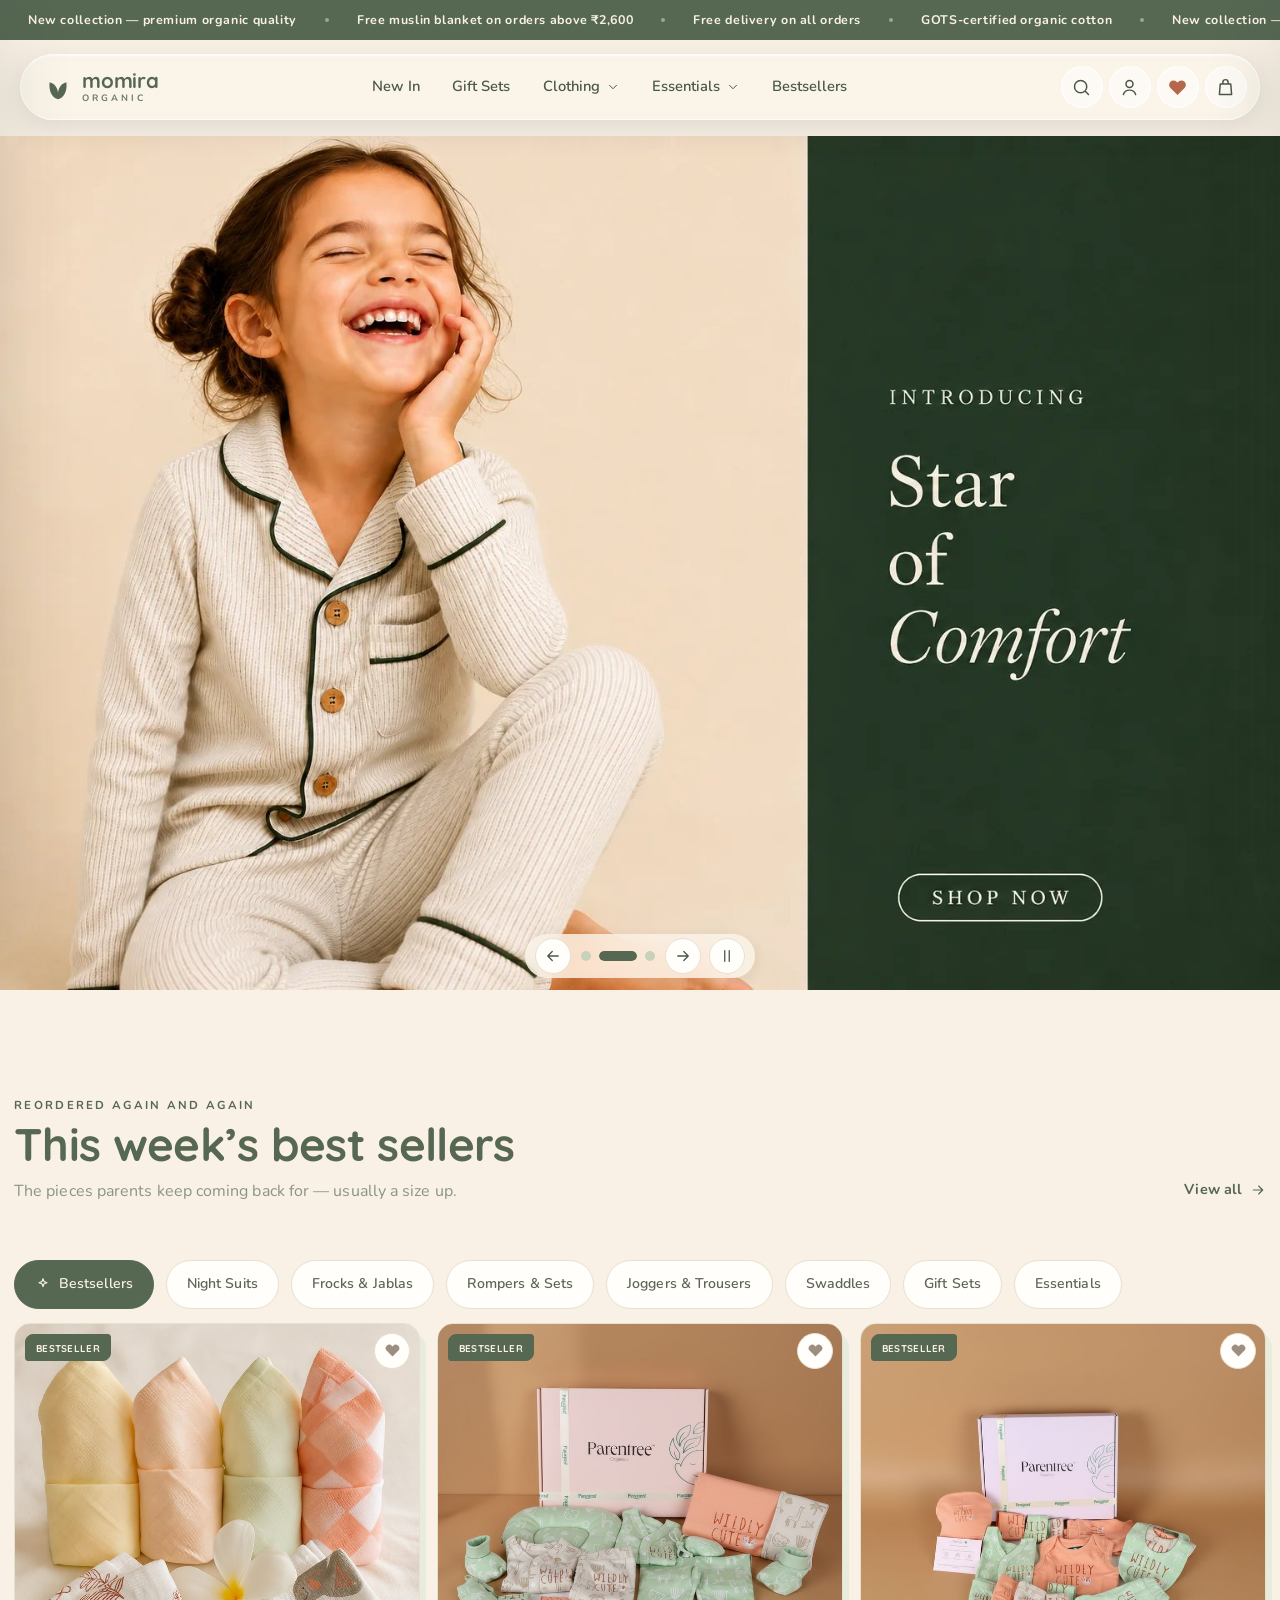
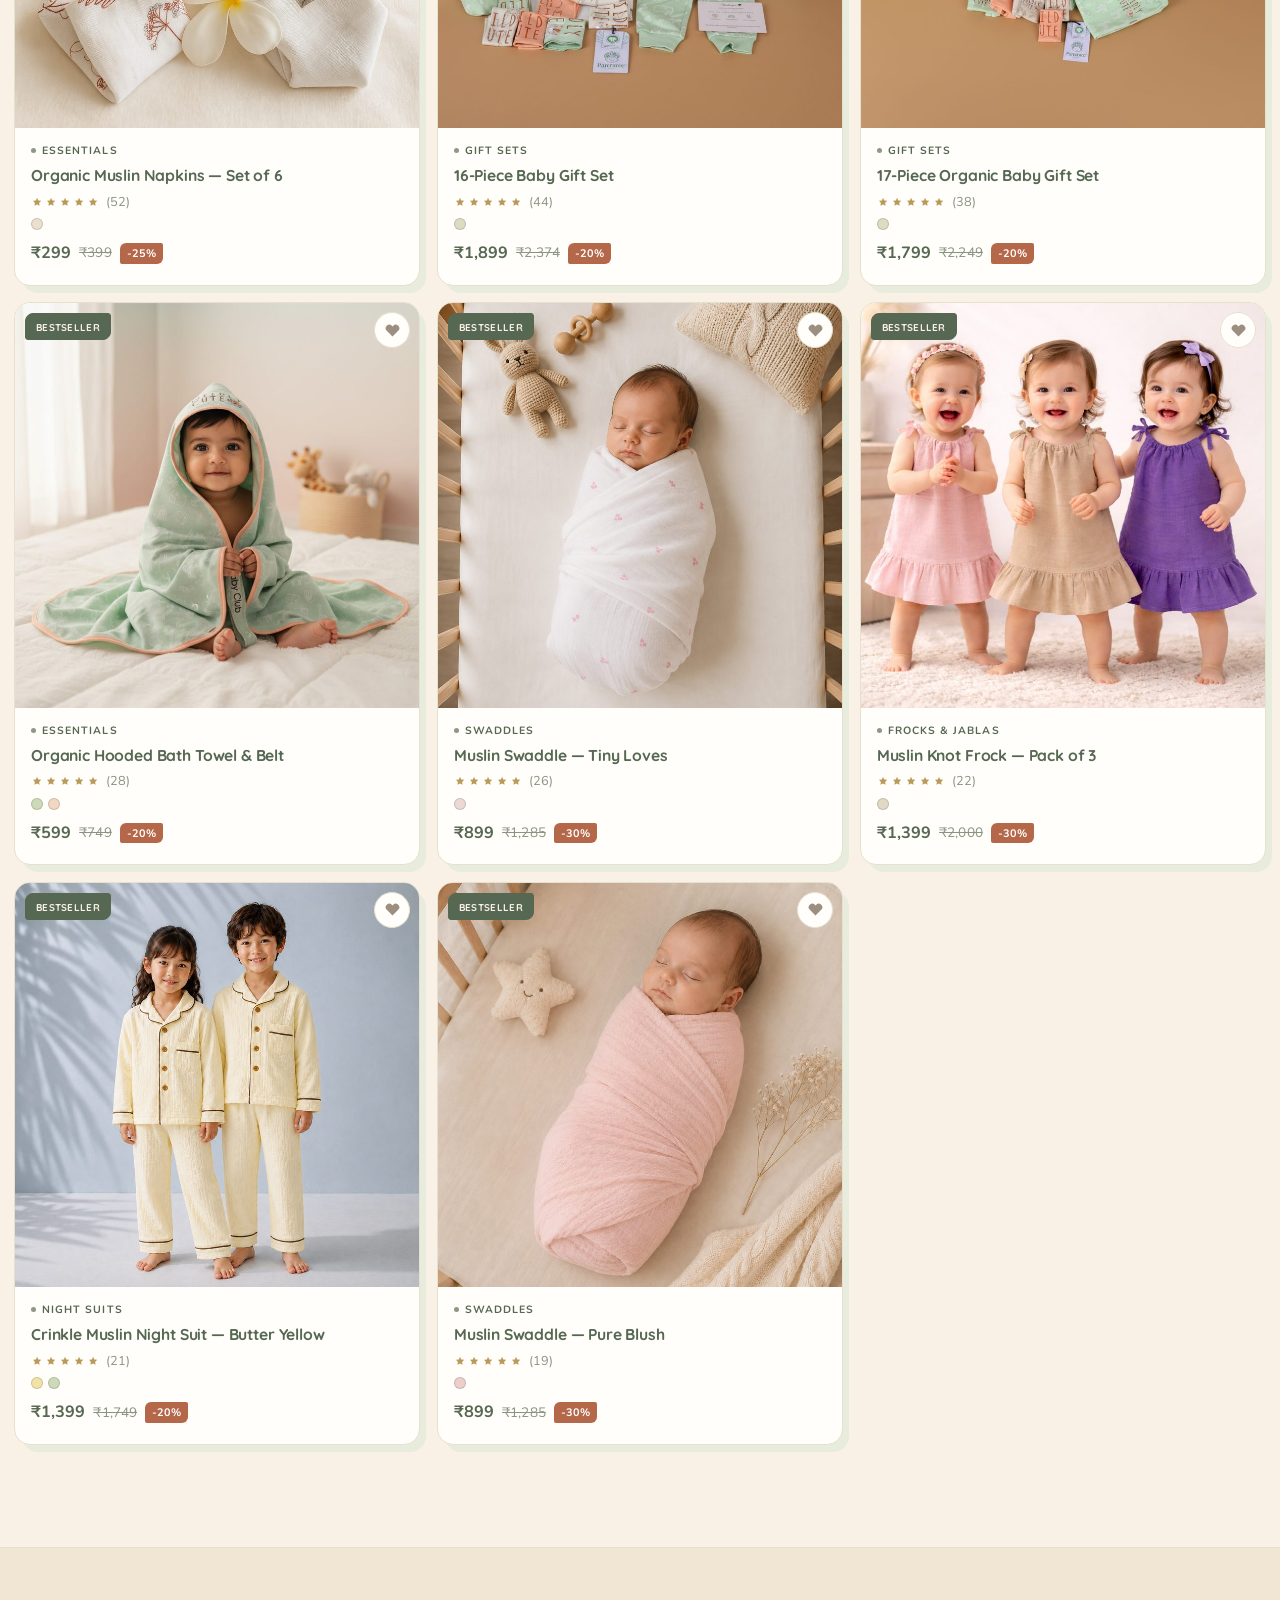
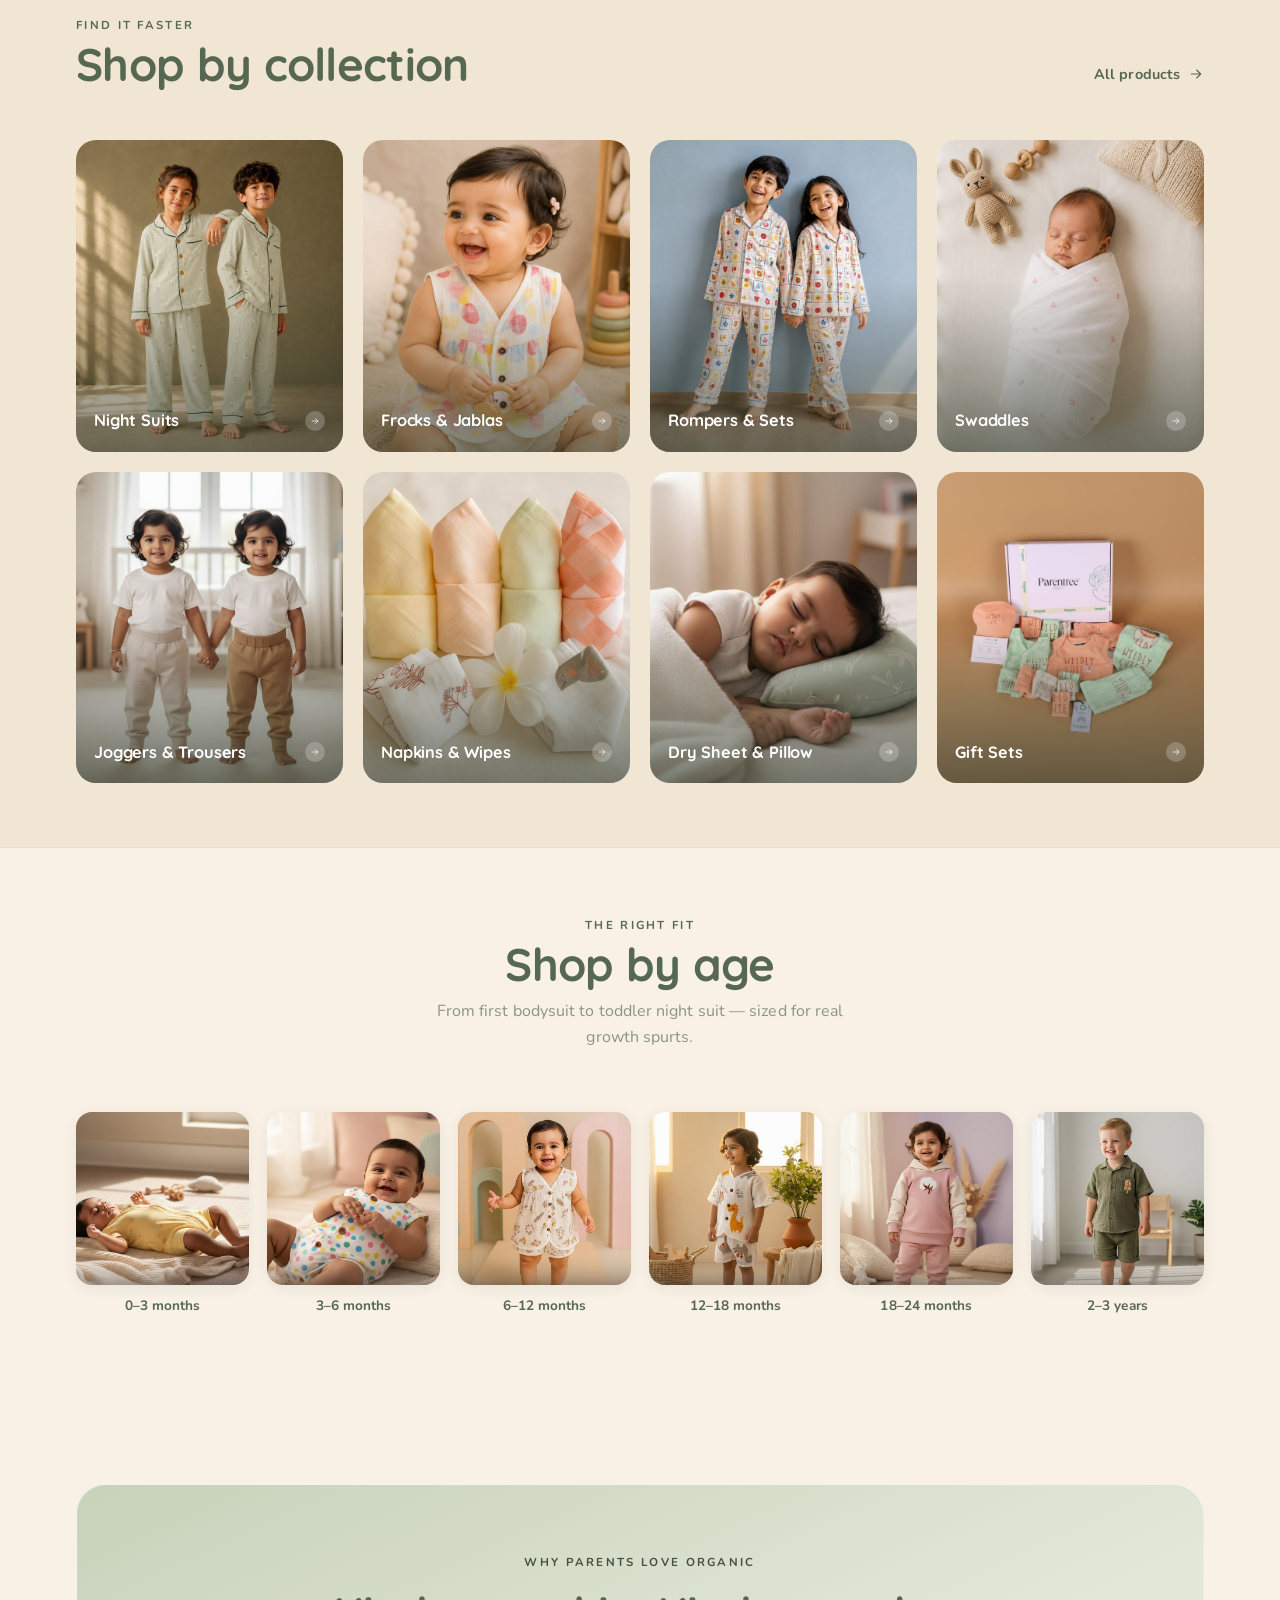
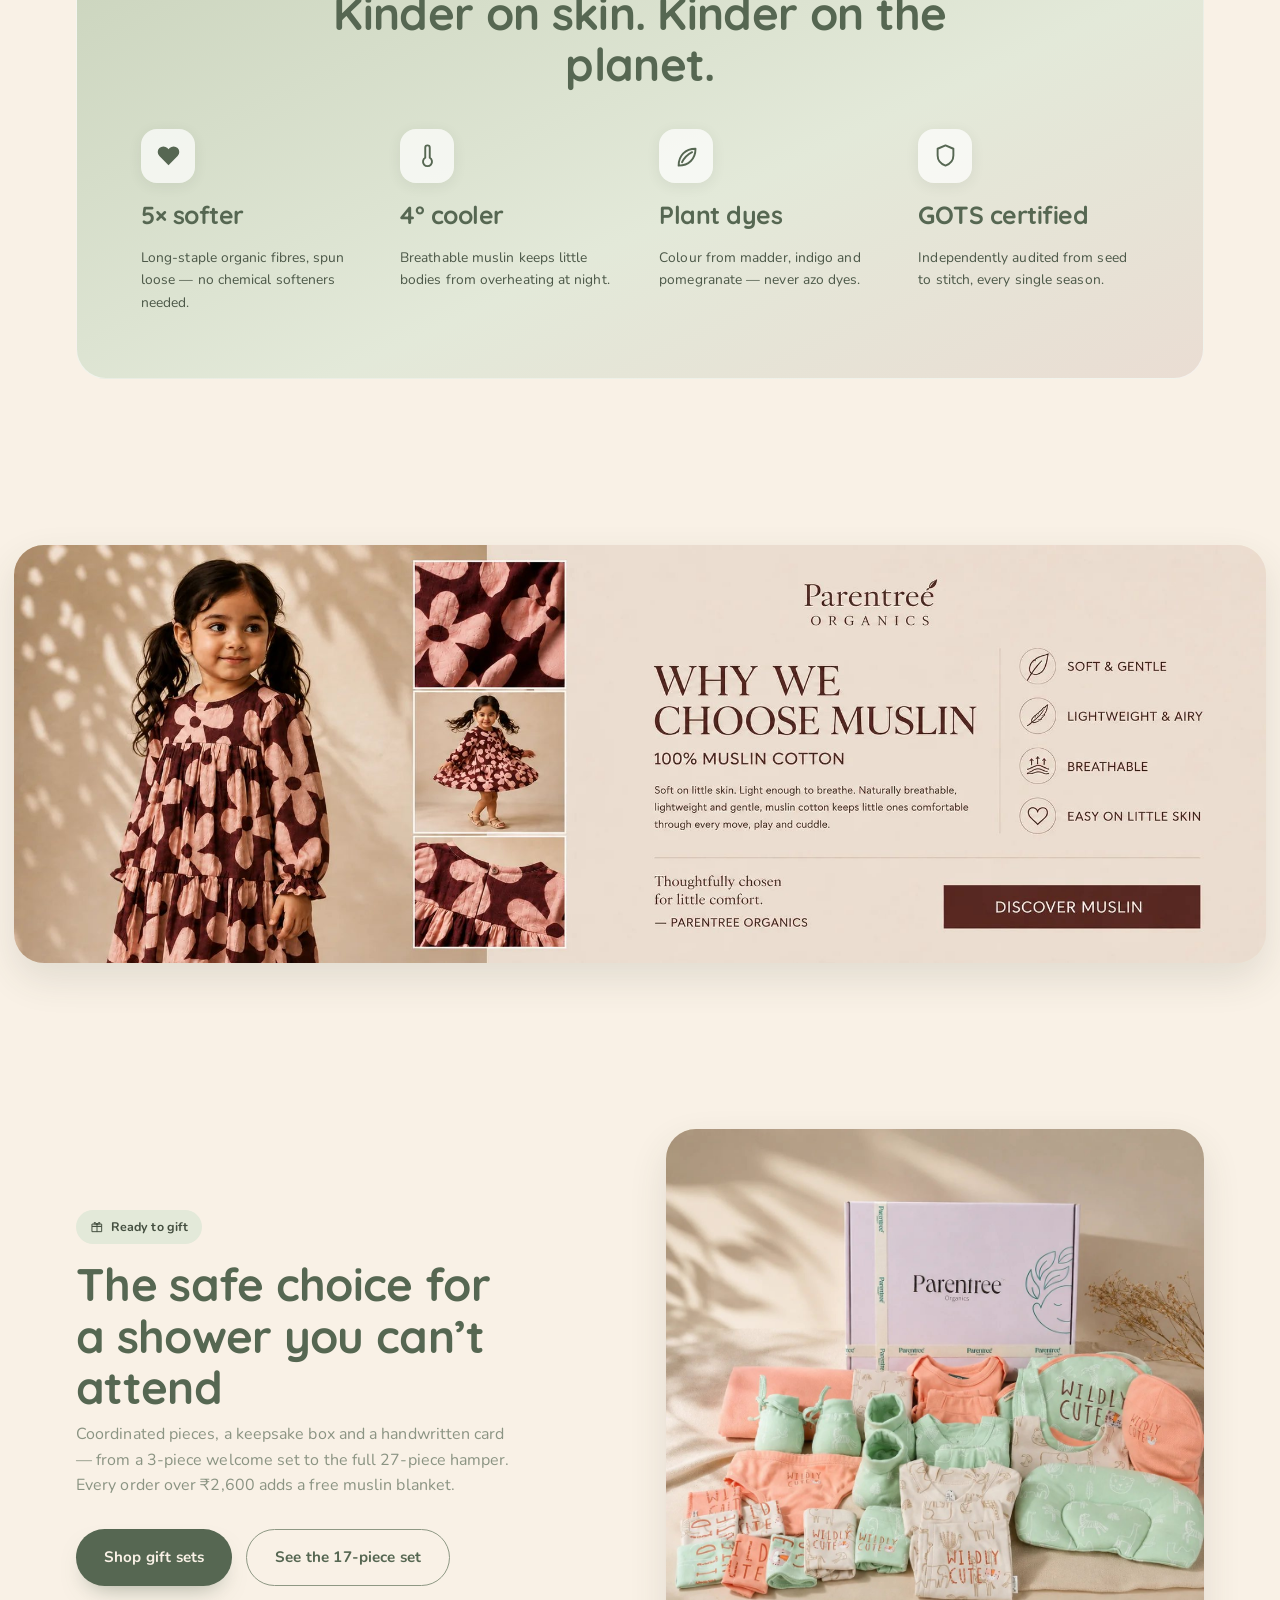
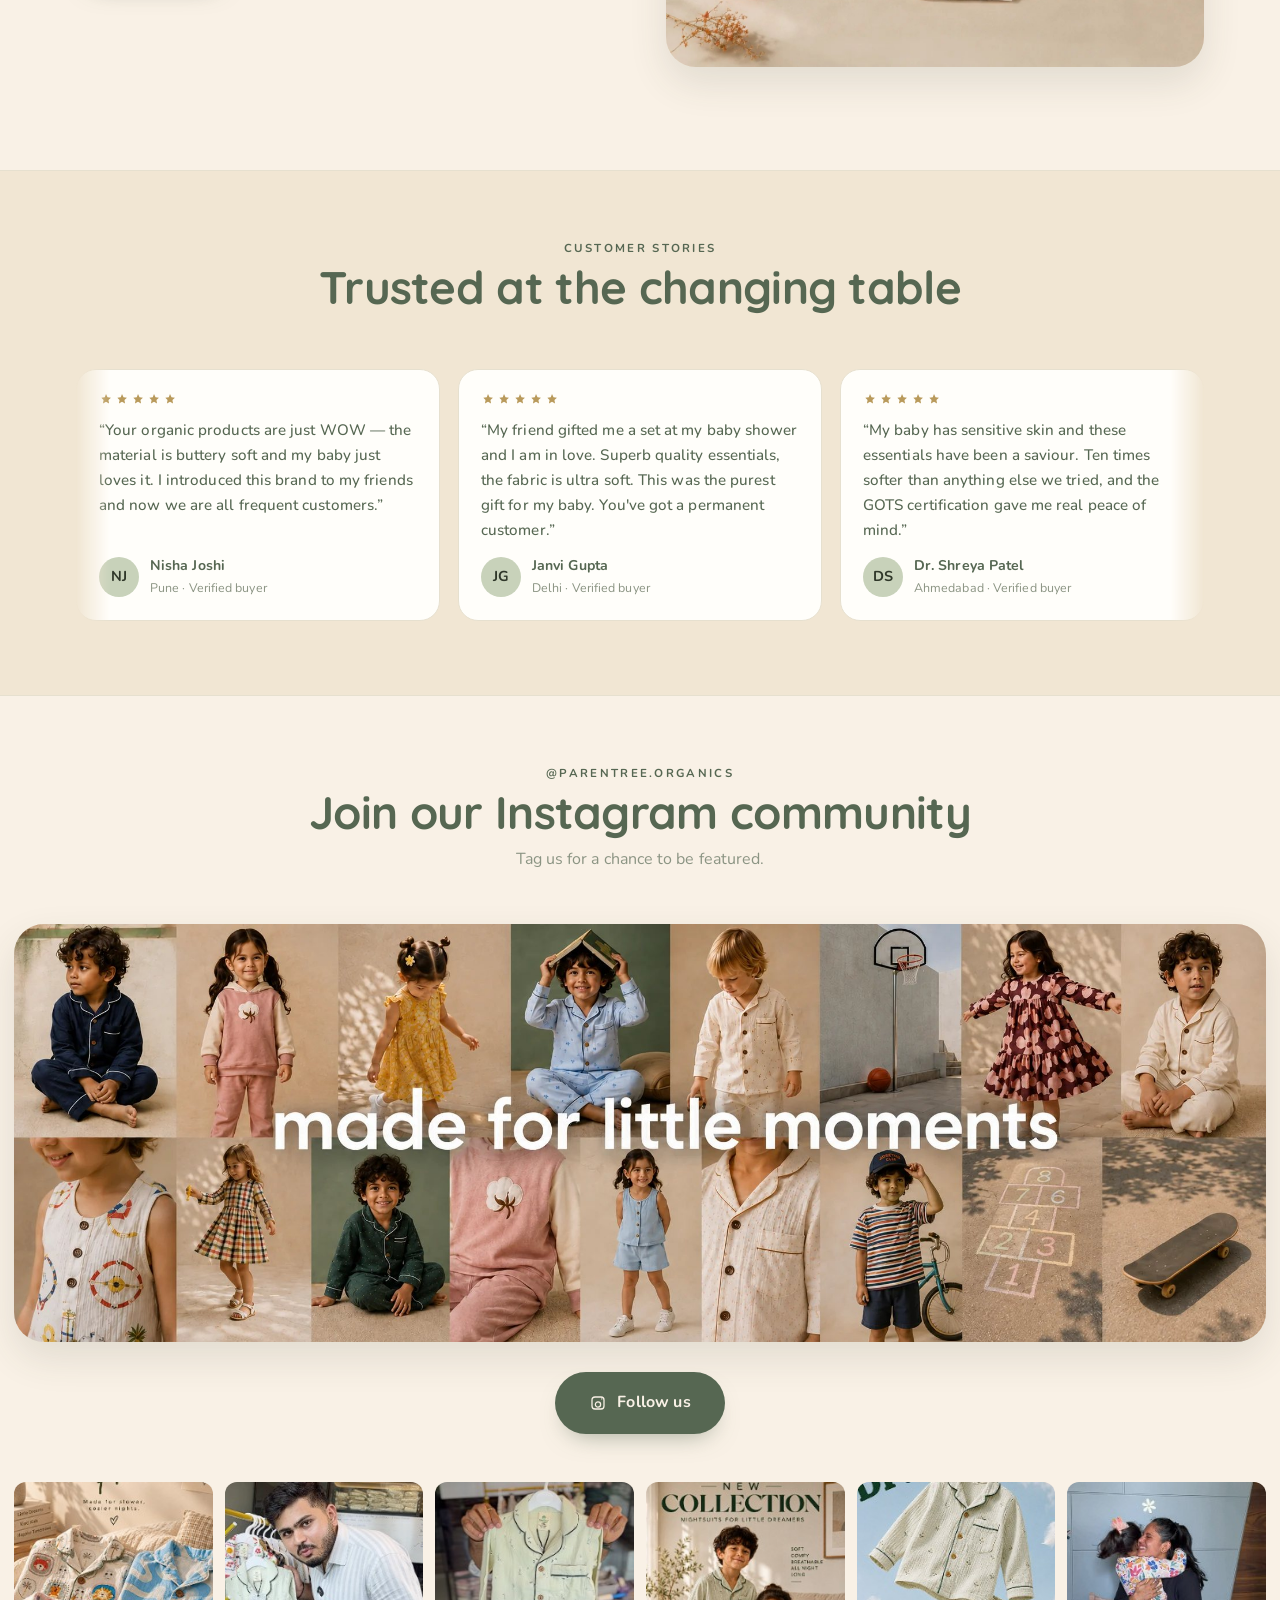
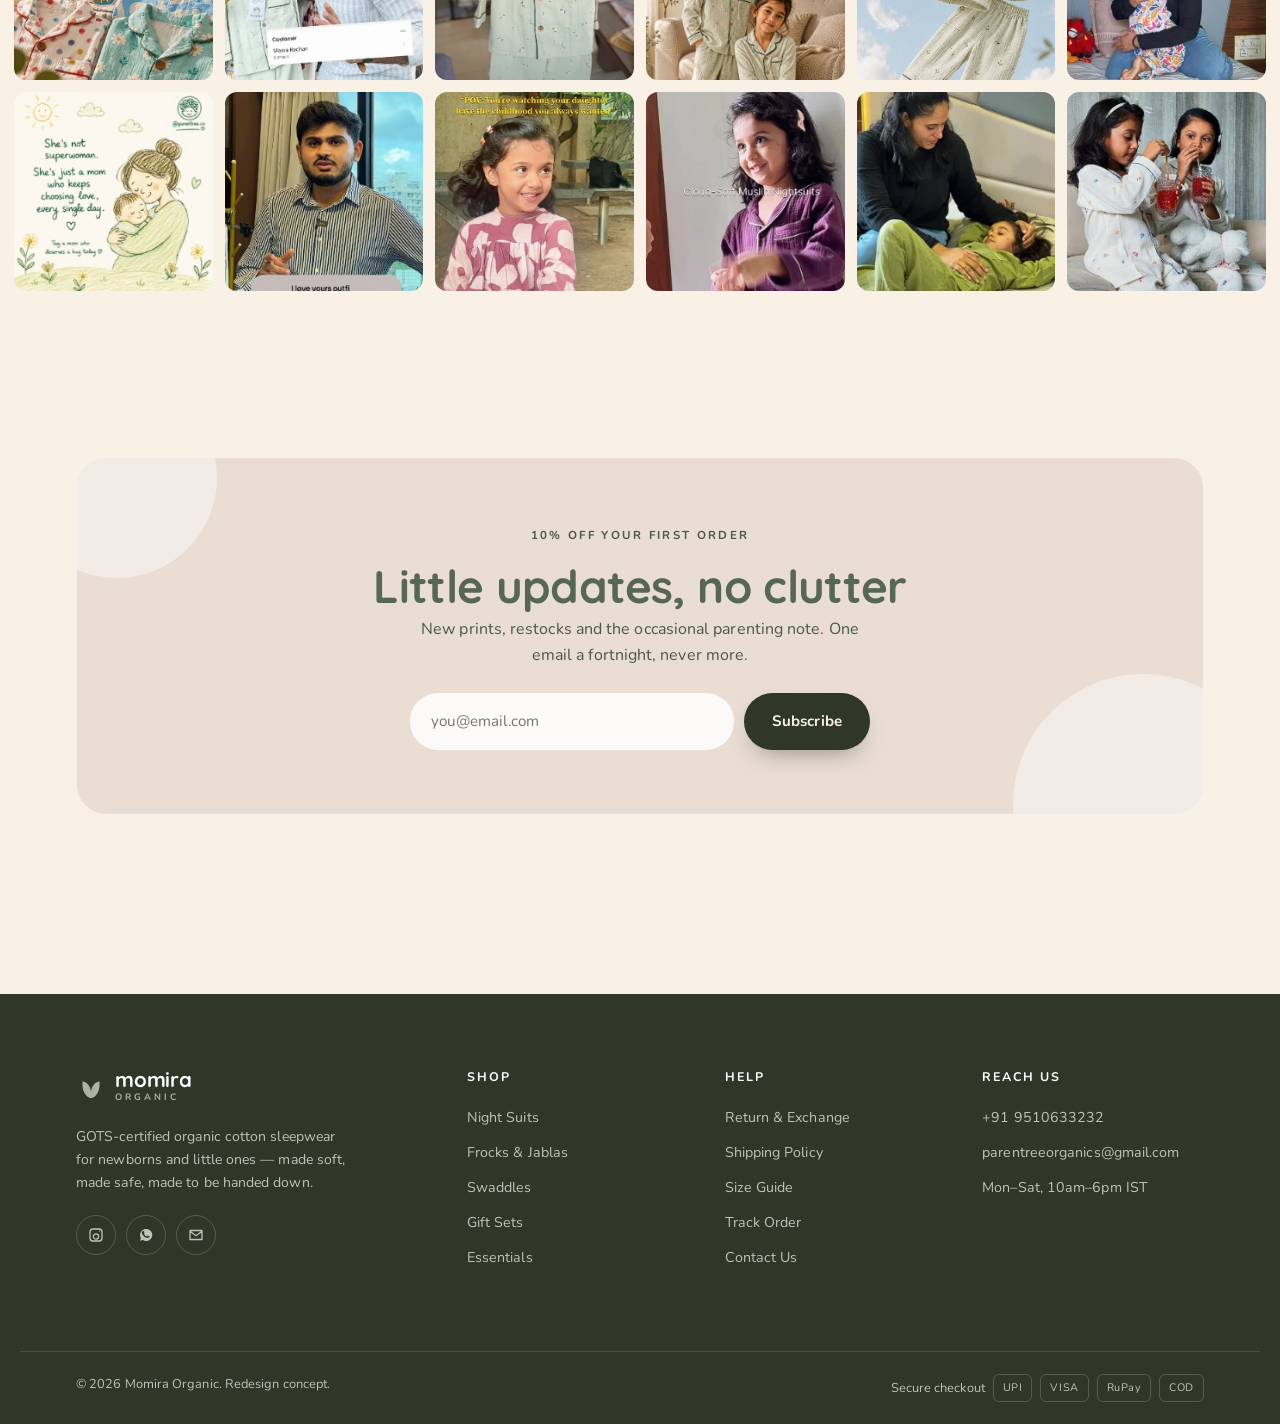
==== commit 711467f0: "Redesign landing page to follow parentree.co; hero slideshow, shared reviews, mobile sizing Home pag" ====
--- a/index.html
+++ b/index.html
@@ -15,49 +15,31 @@
 <body data-page="home">
 <main>
 
-  <!-- ================= HERO ================= -->
-  <section class="hero">
-    <div class="container hero__grid">
-      <div class="hero__copy reveal">
-        <span class="eyebrow">Certified Organic · Sleepwear</span>
-        <h1 class="display hero__title">Soft sleep,<br><span class="italic">grown</span> naturally.</h1>
-        <p class="hero__lead">GOTS-certified organic cotton, brushed soft for bedtime. Thoughtfully made for gentle skin and calm little nights.</p>
-        <div class="hero__cta">
-          <a class="btn btn--lg" href="shop.html?category=nightwear">Shop Sleepwear SPRITE_ARROWRIGHT</a>
-          <a class="btn btn--light btn--lg" href="#about">Our Story</a>
-        </div>
-        <div class="hero__trust">
-          <div>SPRITE_SHIELD GOTS Certified</div>
-          <div>SPRITE_LEAF Organic Cotton</div>
-          <div>SPRITE_CLOUD Ultra Soft</div>
-        </div>
-      </div>
-      <div class="hero__frame-wrap reveal">
-        <span class="hero__blob" aria-hidden="true"></span>
-        <span class="hero__blob2" aria-hidden="true"></span>
-        <div class="hero__frame">
-          <img src="assets/img/bg/hero-mobile.jpg" alt="Organic cotton sleepwear laid out in a calm, sunlit nursery" width="1024" height="1536" fetchpriority="high">
-        </div>
-        <div class="hero__seal">100%<br>Organic<br>Cotton</div>
-        <div class="hero__note">SPRITE_SPARKLE Gentle on sensitive skin</div>
-      </div>
-    </div>
-  </section>
-
-  <!-- ================= TRUST STRIP ================= -->
-  <div class="logo-strip">
-    <div class="container">
-      <div class="logo-strip__track">
-        <div class="logo-strip__row" data-strip>
-          <span>SPRITE_SHIELD GOTS Certified</span>
-          <span>SPRITE_SPARKLE OEKO-TEX® Tested</span>
-          <span>SPRITE_LEAF Plant-Based Dyes</span>
-          <span>SPRITE_HEART 5× Softer Than Regular Cotton</span>
-          <span>SPRITE_REFRESH Gets Softer Every Wash</span>
-        </div>
-      </div>
-    </div>
-  </div>
+  <!-- ================= HERO SLIDESHOW ================= -->
+  <section class="hero" aria-roledescription="carousel" aria-label="Featured collections">
+    <h1 class="sr-only">Momira Organic — GOTS-certified organic cotton babywear and sleepwear</h1>
+    <div class="hero__wrap">
+      <div class="hero-slider" data-slideshow>
+        <div class="hero-slider__stage" data-slideshow-stage>
+          <div class="hero-slide ss-slide is-active" role="group" aria-roledescription="slide" aria-label="1 of 3">
+            <a href="shop.html?sort=new">
+              <img src="assets/img/hero/slide-1.jpg" alt="Meet the new collection: a child fast asleep in red-and-cream striped muslin pyjamas. Shop now." width="1536" height="1024" fetchpriority="high" decoding="async">
+            </a>
+          </div>
+          <div class="hero-slide ss-slide" role="group" aria-roledescription="slide" aria-label="2 of 3">
+            <a href="shop.html?category=nightwear">
+              <img src="assets/img/hero/slide-2.jpg" alt="Introducing Star of Comfort: a laughing girl in cream ribbed pyjamas with green piping. Shop now." width="1536" height="1024" decoding="async">
+            </a>
+          </div>
+          <div class="hero-slide ss-slide" role="group" aria-roledescription="slide" aria-label="3 of 3">
+            <a href="shop.html?category=nightwear&amp;sort=new">
+              <img src="assets/img/hero/slide-3.jpg" alt="Get back to sleep — the new drop is officially live: two children in muslin night suits. Shop now." width="1536" height="1024" decoding="async">
+            </a>
+          </div>
+        </div>
+      </div>
+    </div>
+  </section>
 
   <!-- ================= BEST SELLERS ================= -->
   <section class="section container container--wide">
@@ -87,23 +69,16 @@
     </div>
   </section>
 
-  <!-- ================= MUSLIN FEATURE ================= -->
-  <section class="section container">
-    <div class="feature-split reveal">
-      <div class="feature-split__media">
-        <img src="assets/img/products/fr-nature-tales.jpg" alt="Baby in a botanical-print organic muslin dress" width="800" height="800">
-      </div>
-      <div>
-        <span class="eyebrow">Why we choose muslin</span>
-        <h2 class="section-title" style="margin:12px 0 4px">A weave that breathes<br>with your baby</h2>
-        <ul class="feature-split__list">
-          <li>SPRITE_LEAF<span><b>Open, airy weave.</b> Loose-woven cotton lets heat escape — measurably cooler than jersey knit.</span></li>
-          <li>SPRITE_HEART<span><b>Softer with every wash.</b> The crinkle finish relaxes over time, never stiffens, never needs ironing.</span></li>
-          <li>SPRITE_SHIELD<span><b>Nothing hidden.</b> GOTS certification covers the whole chain — from cotton field to coconut-shell button.</span></li>
-        </ul>
-        <a class="btn" href="shop.html?category=nightwear">Discover muslin night suits</a>
-      </div>
-    </div>
+  <!-- ================= SHOP BY AGE ================= -->
+  <section class="section section--tight container">
+    <div class="section-head center reveal">
+      <div>
+        <span class="eyebrow">The right fit</span>
+        <h2 class="section-title">Shop by age</h2>
+        <p>From first bodysuit to toddler night suit — sized for real growth spurts.</p>
+      </div>
+    </div>
+    <div class="age-grid" id="ageGrid"></div>
   </section>
 
   <!-- ================= BENEFITS ================= -->
@@ -122,29 +97,43 @@
     </div>
   </section>
 
-  <!-- ================= SHOP BY AGE ================= -->
-  <section class="section section--tight container">
-    <div class="section-head center reveal">
-      <div>
-        <span class="eyebrow">The right fit</span>
-        <h2 class="section-title">Shop by age</h2>
-        <p>From first bodysuit to toddler night suit — sized for real growth spurts.</p>
-      </div>
-    </div>
-    <div class="age-grid" id="ageGrid"></div>
+  <!-- ================= WHY MUSLIN ================= -->
+  <!-- Wide banner art on desktop; its small print is unreadable below ~1100px, so
+       narrower screens get the same story as live text beside a photo crop. -->
+  <section class="section section--tight container container--wide">
+    <a class="banner banner--muslin reveal" href="shop.html?category=nightwear" aria-label="Why we choose muslin — discover muslin night suits">
+      <img src="assets/img/banners/why-muslin.jpg" alt="Why we choose muslin. 100% muslin cotton: soft and gentle, lightweight and airy, breathable, easy on little skin. Discover muslin." width="2172" height="724" loading="lazy">
+    </a>
+    <div class="muslin-card reveal">
+      <div class="muslin-card__media">
+        <img src="assets/img/banners/why-muslin-photos.jpg" alt="A little girl twirling in a botanical-print muslin dress, with close-ups of the weave" width="957" height="724" loading="lazy">
+      </div>
+      <div class="muslin-card__body">
+        <span class="eyebrow">100% muslin cotton</span>
+        <h2 class="section-title">Why we choose muslin</h2>
+        <p>Soft on little skin. Light enough to breathe. Naturally breathable, lightweight and gentle, muslin keeps little ones comfortable through every move, play and cuddle.</p>
+        <ul class="muslin-card__list">
+          <li><span>SPRITE_LEAF</span>Soft &amp; gentle</li>
+          <li><span>SPRITE_CLOUD</span>Lightweight &amp; airy</li>
+          <li><span>SPRITE_THERMO</span>Breathable</li>
+          <li><span>SPRITE_HEART</span>Easy on little skin</li>
+        </ul>
+        <a class="btn" href="shop.html?category=nightwear">Discover muslin</a>
+      </div>
+    </div>
   </section>
 
   <!-- ================= GIFT SETS ================= -->
   <section class="section container">
     <div class="feature-split reverse reveal">
-      <div class="feature-split__media">
-        <img src="assets/img/lifestyle/l10.jpg" alt="Organic baby gift set flat-lay with box and card" width="900" height="810">
+      <div class="feature-split__media feature-split__media--square">
+        <img src="assets/img/lifestyle/gift-set-box.jpg" alt="Organic baby gift set: a keepsake box surrounded by folded sage and peach clothing, mittens, booties, bibs and a head-shaping pillow" width="1254" height="1254" loading="lazy">
       </div>
       <div>
         <span class="pill-tag">SPRITE_GIFT Ready to gift</span>
         <h2 class="section-title" style="margin:14px 0 10px">The safe choice for<br>a shower you can’t attend</h2>
         <p style="color:var(--muted);max-width:44ch">Coordinated pieces, a keepsake box and a handwritten card — from a 3-piece welcome set to the full 27-piece hamper. Every order over ₹2,600 adds a free muslin blanket.</p>
-        <div class="hero__cta" style="margin-top:26px">
+        <div class="cta-row">
           <a class="btn" href="shop.html?category=giftsets">Shop gift sets</a>
           <a class="btn btn--outline" href="product.html?id=gs-17pcs">See the 17-piece set</a>
         </div>
@@ -153,7 +142,9 @@
   </section>
 
   <!-- ================= TESTIMONIALS ================= -->
-  <section class="section section--tight" style="background:var(--surface-2);border-block:1px solid var(--line)">
+  <!-- Cards are filled from window.Reviews (reviews.js): the same reviews customers write on
+       product pages. A looping row of three cards; hidden automatically if there are none. -->
+  <section class="section section--tight" id="storiesSection" style="background:var(--surface-2);border-block:1px solid var(--line)" aria-label="Customer reviews">
     <div class="container">
       <div class="section-head center reveal">
         <div>
@@ -161,20 +152,41 @@
           <h2 class="section-title">Trusted at the changing table</h2>
         </div>
       </div>
-      <div class="testi-grid" id="testiGrid"></div>
-    </div>
-  </section>
-
-  <!-- ================= INSTAGRAM ================= -->
-  <section class="section section--tight container">
+      <div class="reviews-marquee reveal" id="storyMarquee">
+        <div class="reviews-marquee__track" id="storyTrack"></div>
+      </div>
+    </div>
+  </section>
+
+  <!-- ================= INSTAGRAM COMMUNITY ================= -->
+  <section class="section section--tight container container--wide">
     <div class="section-head center reveal">
       <div>
-        <span class="eyebrow">@momira.organic</span>
-        <h2 class="section-title">Join our community</h2>
+        <span class="eyebrow">@parentree.organics</span>
+        <h2 class="section-title">Join our Instagram community</h2>
         <p>Tag us for a chance to be featured.</p>
       </div>
     </div>
-    <div class="ig-grid" id="igGrid"></div>
+    <div class="banner banner--collage reveal">
+      <img src="assets/img/banners/little-moments.jpg" alt="A collage of children in muslin night suits, frocks and co-ords, playing, reading and sitting in the sun: made for little moments" width="2172" height="724" loading="lazy">
+    </div>
+    <div class="center reveal" style="margin-top:30px">
+      <a class="btn btn--lg" href="https://www.instagram.com/parentree.organics/" target="_blank" rel="noopener">SPRITE_INSTAGRAM Follow us</a>
+    </div>
+    <div class="ig-grid reveal">
+      <a href="https://www.instagram.com/parentree.organics/" target="_blank" rel="noopener"><img src="assets/img/community/ig-01.jpg" alt="Instagram post: printed muslin night suits laid flat" width="231" height="231" loading="lazy">SPRITE_INSTAGRAM</a>
+      <a href="https://www.instagram.com/parentree.organics/" target="_blank" rel="noopener"><img src="assets/img/community/ig-02.jpg" alt="Instagram post: a customer showing a night suit on a clothes rail" width="231" height="231" loading="lazy">SPRITE_INSTAGRAM</a>
+      <a href="https://www.instagram.com/parentree.organics/" target="_blank" rel="noopener"><img src="assets/img/community/ig-03.jpg" alt="Instagram post: a cream night suit held up on a hanger" width="231" height="231" loading="lazy">SPRITE_INSTAGRAM</a>
+      <a href="https://www.instagram.com/parentree.organics/" target="_blank" rel="noopener"><img src="assets/img/community/ig-04.jpg" alt="Instagram post: new collection, night suits for little dreamers" width="231" height="231" loading="lazy">SPRITE_INSTAGRAM</a>
+      <a href="https://www.instagram.com/parentree.organics/" target="_blank" rel="noopener"><img src="assets/img/community/ig-05.jpg" alt="Instagram post: a cream muslin night suit against a blue sky" width="230" height="230" loading="lazy">SPRITE_INSTAGRAM</a>
+      <a href="https://www.instagram.com/parentree.organics/" target="_blank" rel="noopener"><img src="assets/img/community/ig-06.jpg" alt="Instagram post: a mother hugging her daughter in a printed night suit" width="230" height="230" loading="lazy">SPRITE_INSTAGRAM</a>
+      <a href="https://www.instagram.com/parentree.organics/" target="_blank" rel="noopener"><img src="assets/img/community/ig-07.jpg" alt="Instagram post: an illustration for mothers, tag a mom who deserves a hug today" width="231" height="231" loading="lazy">SPRITE_INSTAGRAM</a>
+      <a href="https://www.instagram.com/parentree.organics/" target="_blank" rel="noopener"><img src="assets/img/community/ig-08.jpg" alt="Instagram post: a customer review video" width="231" height="231" loading="lazy">SPRITE_INSTAGRAM</a>
+      <a href="https://www.instagram.com/parentree.organics/" target="_blank" rel="noopener"><img src="assets/img/community/ig-09.jpg" alt="Instagram post: a smiling girl in a pink printed outfit" width="231" height="231" loading="lazy">SPRITE_INSTAGRAM</a>
+      <a href="https://www.instagram.com/parentree.organics/" target="_blank" rel="noopener"><img src="assets/img/community/ig-10.jpg" alt="Instagram post: a girl in a purple muslin night suit" width="231" height="231" loading="lazy">SPRITE_INSTAGRAM</a>
+      <a href="https://www.instagram.com/parentree.organics/" target="_blank" rel="noopener"><img src="assets/img/community/ig-11.jpg" alt="Instagram post: a mother with her daughter resting in a green night suit" width="230" height="230" loading="lazy">SPRITE_INSTAGRAM</a>
+      <a href="https://www.instagram.com/parentree.organics/" target="_blank" rel="noopener"><img src="assets/img/community/ig-12.jpg" alt="Instagram post: two girls sharing a drink in white night suits" width="230" height="230" loading="lazy">SPRITE_INSTAGRAM</a>
+    </div>
   </section>
 
   <!-- ================= NEWSLETTER ================= -->
@@ -195,6 +207,7 @@
 <script src="assets/js/data.js"></script>
 <script src="assets/js/shopify.js"></script>
 <script src="assets/js/auth.js"></script>
+<script src="assets/js/reviews.js"></script>
 <script src="assets/js/app.js"></script>
 <script src="assets/js/home.js"></script>
 </body>
--- a/assets/css/styles.css
+++ b/assets/css/styles.css
@@ -129,8 +129,8 @@
 .section-head p { max-width: 46ch; margin-top: 10px; color: var(--muted); }
 .section-head .link-more { flex: none; }
 .center { text-align: center; }
-.center .section-head { flex-direction: column; align-items: center; }
-.center .section-head p { margin-inline: auto; }
+.center .section-head, .section-head.center { flex-direction: column; align-items: center; }
+.center .section-head p, .section-head.center p { margin-inline: auto; }
 
 .link-more {
   display: inline-flex; align-items: center; gap: 8px;
@@ -376,107 +376,89 @@
   body { padding-bottom: 88px; }
 }
 
+/* ---------- announcement bar (scrolling marquee, all pages) ---------- */
+.sr-only { position: absolute; width: 1px; height: 1px; margin: -1px; padding: 0; overflow: hidden; clip: rect(0 0 0 0); white-space: nowrap; border: 0; }
+.announce { position: relative; z-index: 61; background: var(--sage-600); color: var(--ivory); overflow: hidden; font-size: .78rem; font-weight: 700; letter-spacing: .05em; }
+.announce__track { display: flex; width: max-content; animation: marquee 46s linear infinite; }
+.announce__row { display: flex; align-items: center; flex: none; }
+.announce__row span { display: inline-flex; align-items: center; gap: 28px; padding: 10px 0 10px 28px; white-space: nowrap; }
+.announce__row span::after { content: ""; width: 4px; height: 4px; border-radius: 50%; background: currentColor; opacity: .45; }
+@media (hover: hover) { .announce:hover .announce__track { animation-play-state: paused; } }
+
 /* ==========================================================================
-   HERO — framed portrait on a calm ivory field (not a full-bleed photo wash)
+   HERO — slideshow. The three slides are finished artwork (headline + CTA are
+   baked into the image), so they are never cropped: the stage keeps the images'
+   native 3:2 ratio and the controls sit underneath, clear of the art.
    ========================================================================== */
-.hero {
-  position: relative;
-  background: var(--ivory);
-  padding-top: calc(var(--pill-h) + 50px);
-  padding-bottom: clamp(48px, 7vw, 84px);
-  overflow: clip;
-}
-.hero__grid { display: grid; gap: clamp(36px, 5vw, 64px); align-items: center; grid-template-columns: 1fr; }
-@media (min-width: 900px) { .hero__grid { grid-template-columns: 1.05fr .95fr; } }
-
-.hero__copy { max-width: 560px; position: relative; z-index: 2; }
-.hero__copy .eyebrow { display: inline-flex; align-items: center; gap: 10px; }
-.hero__copy .eyebrow::before { content: ""; width: 26px; height: 1.5px; background: var(--sage-400); }
-.hero__title { margin: 18px 0 20px; font-weight: 700; letter-spacing: -.03em; }
-.hero__title .italic { color: var(--sage-400); font-weight: 500; font-style: normal; }
-.hero__lead { font-size: clamp(1rem, 1.5vw, 1.14rem); max-width: 42ch; color: var(--ink-soft); }
-.hero__cta { display: flex; flex-wrap: wrap; gap: 14px; margin-top: 30px; }
-.hero__trust { display: flex; flex-wrap: wrap; gap: 22px 28px; margin-top: 36px; }
-.hero__trust div { display: flex; align-items: center; gap: 9px; font-size: .84rem; color: var(--ink-soft); font-weight: 700; }
-.hero__trust svg { width: 19px; height: 19px; color: var(--sage-500); flex: none; }
-
-/* the framed photo side */
-.hero__frame-wrap { position: relative; z-index: 1; max-width: 420px; margin-inline: auto; }
-.hero__blob {
-  position: absolute; z-index: -1; inset: 8% -8% 4% 6%;
-  background: var(--sage-tint);
-  border-radius: 42% 58% 64% 36% / 46% 38% 62% 54%;
-}
-.hero__blob2 {
-  position: absolute; z-index: -1; right: -6%; bottom: -6%; width: 40%; aspect-ratio: 1;
-  background: var(--blush-beige); border-radius: 50%; opacity: .8;
-}
-.hero__frame {
-  position: relative; overflow: hidden; aspect-ratio: 4 / 5;
-  border-radius: 52% 52% 18px 18px / 30% 30% 18px 18px;
-  box-shadow: var(--sh-lg);
-  border: 7px solid var(--surface);
-  background: var(--ivory-deep);
-}
-.hero__frame img { width: 100%; height: 100%; object-fit: cover; filter: saturate(.82) sepia(.14) contrast(1.02); }
-.hero__seal {
-  position: absolute; z-index: 3; left: -18px; bottom: 10%;
-  width: 92px; height: 92px; border-radius: 50%;
-  background: var(--sage-600); color: var(--ivory);
-  display: flex; align-items: center; justify-content: center; text-align: center;
-  box-shadow: var(--sh-md);
-  border: 2px dashed rgba(255, 255, 255, .55);
-  font-family: var(--ff-display); font-weight: 700; font-size: .64rem; letter-spacing: .01em; line-height: 1.3;
-  transform: rotate(-9deg);
-  padding: 6px;
-}
-.hero__note {
-  position: absolute; z-index: 3; right: -10px; top: 8%;
-  background: var(--surface); border-radius: var(--r); padding: 10px 14px;
-  box-shadow: var(--sh-md); display: flex; align-items: center; gap: 8px;
-  font-size: .76rem; font-weight: 700; color: var(--ink); max-width: 168px;
-}
-.hero__note svg { width: 17px; height: 17px; color: var(--sage-500); flex: none; }
-
-@media (max-width: 899px) {
-  .hero__frame-wrap { max-width: 300px; }
-  .hero__seal { width: 78px; height: 78px; font-size: .58rem; left: -12px; }
-  .hero__note { display: none; }
-}
-
-/* desktop-only hover polish — never sticks on touch */
-@media (hover: hover) and (pointer: fine) {
-  .hero__title { transition: transform .45s var(--ease); transform-origin: left center; }
-  .hero__title:hover { transform: scale(1.02); }
-  .hero__title .italic { transition: color .45s var(--ease); }
-  .hero__title:hover .italic { color: var(--sage-700); }
-
-  .hero__frame img { transition: transform .7s var(--ease); }
-  .hero__frame-wrap:hover .hero__frame img { transform: scale(1.06); }
-  .hero__seal { transition: transform .4s var(--ease); }
-  .hero__frame-wrap:hover .hero__seal { transform: rotate(-3deg) scale(1.08); }
-  .hero__note { transition: transform .35s var(--ease), box-shadow .35s; }
-  .hero__frame-wrap:hover .hero__note { transform: translateY(-5px); box-shadow: var(--sh-lg); }
-  .hero__blob { transition: transform .7s var(--ease); }
-  .hero__frame-wrap:hover .hero__blob { transform: scale(1.05) rotate(3deg); }
-  .hero__blob2 { transition: transform .5s var(--ease); }
-  .hero__frame-wrap:hover .hero__blob2 { transform: scale(1.1); }
-}
+.hero { position: relative; background: var(--ivory); padding-top: calc(var(--pill-h) + 30px); padding-bottom: clamp(36px, 5vw, 64px); }
+.hero__wrap { padding-inline: clamp(14px, 1.6vw, 20px); }
+.hero-slider {
+  width: min(100%, 1240px); /* same width as the floating header bar */
+  margin-inline: auto;
+}
+.hero-slider__stage {
+  position: relative; aspect-ratio: 3 / 2; overflow: hidden;
+  border-radius: var(--r-xl); background: var(--ivory-deep); box-shadow: var(--sh-lg);
+  touch-action: pan-y; /* horizontal drags are the swipe gesture, vertical still scrolls */
+}
+/* .ss-slide = any slide of a [data-slideshow] (hero, customer stories): fade between them */
+.ss-slide { opacity: 0; visibility: hidden; transition: opacity .9s var(--ease), visibility 0s linear .9s; }
+.ss-slide.is-active { opacity: 1; visibility: visible; z-index: 1; transition: opacity .9s var(--ease), visibility 0s; }
+.hero-slide { position: absolute; inset: 0; }
+.hero-slide a { display: block; height: 100%; }
+.hero-slide a:focus-visible { outline: 3px solid #fff; outline-offset: -8px; border-radius: var(--r-xl); }
+.hero-slide img { width: 100%; height: 100%; object-fit: cover; }
+
+.ss-controls { display: flex; align-items: center; justify-content: center; gap: 12px; margin-top: 16px; }
+.ss-ctl {
+  width: 40px; height: 40px; border-radius: var(--r-pill); display: grid; place-items: center;
+  background: var(--surface); border: 1px solid var(--line); color: var(--ink-soft);
+  transition: background .2s, color .2s, border-color .2s, transform .15s;
+}
+.ss-ctl:hover { background: var(--sage-600); border-color: var(--sage-600); color: var(--ivory); }
+.ss-ctl:active { transform: scale(.92); }
+.ss-ctl svg { width: 18px; height: 18px; }
+.ss-ctl--toggle { margin-left: 6px; }
+.ss-dots { display: flex; align-items: center; }
+.ss-dot { padding: 9px 4px; background: none; }
+.ss-dot__bar { position: relative; display: block; width: 10px; height: 10px; overflow: hidden; border-radius: var(--r-pill); background: var(--sage-200); transition: width .35s var(--ease); }
+.ss-dot.is-on .ss-dot__bar { width: 38px; }
+.ss-dot__bar i { position: absolute; inset: 0; background: var(--sage-600); border-radius: inherit; transform: scaleX(0); transform-origin: left; }
+/* the active dot's fill doubles as the autoplay timer — `animationend` advances the slide (see home.js) */
+.ss-dot.is-on .ss-dot__bar i { animation: ss-fill var(--ss-dur, 6s) linear forwards; }
+@keyframes ss-fill { to { transform: scaleX(1); } }
+[data-slideshow].is-stopped .ss-dot.is-on .ss-dot__bar i { animation: none; transform: none; }
+[data-slideshow]:has(:focus-visible) .ss-dot.is-on .ss-dot__bar i { animation-play-state: paused; } /* keyboard focus only — a clicked dot keeps :focus-within */
+@media (hover: hover) and (pointer: fine) { [data-slideshow]:hover .ss-dot.is-on .ss-dot__bar i { animation-play-state: paused; } }
+
+/* desktop: full-bleed, edge to edge. Controls move onto the slide's bottom edge — dead centre
+   and below the artwork's own CTA buttons (they end ~92% down), so nothing baked in is covered. */
+@media (min-width: 1100px) {
+  .hero { padding-bottom: 0; }
+  .hero__wrap { padding-inline: 0; }
+  .hero-slider { position: relative; width: 100%; max-width: 1920px; }
+  .hero-slider__stage { border-radius: 0; box-shadow: none; }
+  .hero-slide a:focus-visible { border-radius: 0; }
+  .hero-slider .ss-controls {
+    position: absolute; z-index: 3; left: 50%; bottom: 12px; transform: translateX(-50%);
+    margin: 0; gap: 6px; padding: 4px 10px; border-radius: var(--r-pill);
+    background: rgba(250, 245, 237, .8); -webkit-backdrop-filter: var(--glass-blur); backdrop-filter: var(--glass-blur);
+    box-shadow: var(--sh-sm);
+  }
+  .ss-ctl { width: 36px; height: 36px; }
+  .ss-ctl--toggle { margin-left: 2px; }
+}
+
 @media (max-width: 640px) {
-  .hero { padding-top: calc(var(--pill-h) + 34px); }
-  .hero__title { font-size: clamp(2.05rem, 8.4vw, 2.6rem); line-height: 1.06; }
-  .hero__lead { font-size: .95rem; }
-  .hero__cta .btn { flex: 1 1 100%; }
-  .hero__trust { gap: 16px 22px; margin-top: 28px; }
-  .hero__trust div { font-size: .78rem; }
-}
-
-/* ---------- logo / trust strip ---------- */
-.logo-strip { border-block: 1px solid var(--line); background: var(--surface-2); }
-.logo-strip__track { display: flex; align-items: center; gap: 56px; padding: 18px 0; overflow: hidden; white-space: nowrap; }
-.logo-strip__row { display: flex; align-items: center; gap: 56px; animation: marquee 34s linear infinite; }
-.logo-strip__row span { display: inline-flex; align-items: center; gap: 12px; font-family: var(--ff-display); font-size: 1.05rem; font-weight: 600; color: var(--sage-700); }
-.logo-strip__row svg { width: 20px; height: 20px; color: var(--sage-400); }
+  .hero { padding-top: calc(var(--pill-h) + 22px); }
+  .hero-slider__stage { border-radius: var(--r-lg); }
+  .hero-slide a:focus-visible { border-radius: var(--r-lg); }
+  .ss-controls { gap: 8px; margin-top: 10px; }
+}
+
+/* shared CTA row (gift section) */
+.cta-row { display: flex; flex-wrap: wrap; gap: 14px; margin-top: 30px; }
+@media (max-width: 640px) { .cta-row .btn { flex: 1 1 100%; } }
 
 /* ---------- category rail ---------- */
 .cat-rail { display: flex; gap: 12px; overflow-x: auto; padding: 4px 0 14px; scrollbar-width: none; scroll-snap-type: x proximity; }
@@ -514,6 +496,8 @@
 }
 .card__badge--sale { background: var(--clay); color: #fff; border-color: var(--clay); }
 .card__badge--bestseller { background: var(--sage-600); color: var(--ivory); border-color: var(--sage-600); }
+.card__badge--soldout { background: var(--ink); color: var(--ivory); border-color: var(--ink); }
+.card--soldout .card__media img { opacity: .88; filter: grayscale(.35); }
 .card__wish {
   position: absolute; top: 9px; right: 9px; z-index: 2; width: 36px; height: 36px;
   background: var(--surface); border: 1px solid var(--line);
@@ -597,44 +581,123 @@
 @media (min-width: 900px) { .feature-split { grid-template-columns: 1fr 1fr; } .feature-split.reverse .feature-split__media { order: 2; } }
 .feature-split__media { position: relative; border-radius: var(--r-xl); overflow: hidden; aspect-ratio: 4 / 3.6; box-shadow: var(--sh-md); background: var(--ivory-deep); }
 .feature-split__media img { width: 100%; height: 100%; object-fit: cover; }
+.feature-split__media--square { aspect-ratio: 1; }
 .feature-split__list { display: grid; gap: 14px; margin: 26px 0 30px; }
 .feature-split__list li { display: flex; gap: 13px; align-items: flex-start; }
 .feature-split__list svg { width: 22px; height: 22px; color: var(--sage-500); flex: none; margin-top: 2px; }
 .feature-split__list b { color: var(--ink); font-weight: 700; display: block; font-size: .96rem; }
 .feature-split__list span { font-size: .86rem; color: var(--muted); }
 
-/* ---------- testimonials ---------- */
-.testi-grid { display: grid; gap: clamp(14px, 2vw, 24px); grid-template-columns: 1fr; }
-@media (min-width: 680px) { .testi-grid { grid-template-columns: repeat(2, 1fr); } }
-@media (min-width: 1040px) { .testi-grid { grid-template-columns: repeat(4, 1fr); } }
-.testi { background: var(--surface); border: 1px solid var(--line); border-radius: var(--r-lg); padding: 26px 22px; display: flex; flex-direction: column; gap: 14px; }
-.testi__quote { font-family: var(--ff-text); color: var(--ink); font-size: .96rem; line-height: 1.6; font-weight: 500; flex: 1; }
-.testi__who { display: flex; align-items: center; gap: 11px; }
-.testi__avatar { width: 40px; height: 40px; border-radius: var(--r-pill); background: var(--sage-200); color: var(--sage-800); display: grid; place-items: center; font-weight: 700; font-size: .9rem; }
-.testi__who b { font-size: .88rem; color: var(--ink); display: block; font-weight: 700; }
-.testi__who span { font-size: .78rem; color: var(--muted); }
-
-/* ---------- instagram ---------- */
-/* collage mosaic — mixed tile sizes via grid spans, dense packing fills the gaps */
-.ig-grid {
-  display: grid; gap: 8px;
-  grid-template-columns: repeat(3, 1fr);
-  grid-auto-rows: 108px;
-  grid-auto-flow: dense;
-}
-@media (min-width: 720px) { .ig-grid { grid-template-columns: repeat(6, 1fr); grid-auto-rows: 168px; } }
-.ig-grid a:nth-child(1) { grid-column: span 2; grid-row: span 2; }
-.ig-grid a:nth-child(4) { grid-column: span 2; }
-.ig-grid a:nth-child(6) { grid-row: span 2; }
-.ig-grid a:nth-child(8) { grid-column: span 2; grid-row: span 2; }
-.ig-grid a:nth-child(11) { grid-column: span 2; }
-.ig-grid a { position: relative; border-radius: var(--r-sm); overflow: hidden; background: var(--ivory-deep); }
+/* ---------- reviews: one card style for the home slideshow and the product-page section ---------- */
+.rv-card { background: var(--surface); border: 1px solid var(--line); border-radius: var(--r-lg); padding: 22px; display: flex; flex-direction: column; gap: 12px; }
+.rv-card__head { display: flex; align-items: center; justify-content: space-between; gap: 10px; }
+.rv-card__head time { font-size: .76rem; color: var(--muted); }
+.rv-card__quote { color: var(--ink); font-size: .95rem; line-height: 1.65; font-weight: 500; overflow-wrap: anywhere; }
+.rv-who { display: flex; align-items: center; gap: 11px; }
+.rv-avatar { flex: none; width: 40px; height: 40px; border-radius: var(--r-pill); background: var(--sage-200); color: var(--sage-800); display: grid; place-items: center; font-weight: 700; font-size: .9rem; }
+.rv-who__txt b { display: block; font-size: .88rem; color: var(--ink); font-weight: 700; }
+.rv-who__txt small { display: block; font-size: .78rem; color: var(--muted); }
+.rv-who__txt small a { color: var(--sage-600); text-decoration: underline; text-underline-offset: 2px; }
+
+/* home: customer-stories marquee — a looping row of review cards, three in view (two on tablets,
+   one plus a peek of the next on phones). The track holds the set of cards twice and slides by
+   exactly one set, so the loop is seamless. It moves left to right: to reverse it, swap the
+   from/to of rv-marquee. Cards are sized from the row's own width (container query units). */
+.reviews-marquee {
+  --rv-per: 3; --rv-gap: 18px;
+  overflow: hidden; container-type: inline-size; padding-block: 6px 10px;
+  -webkit-mask: linear-gradient(90deg, transparent, #000 3%, #000 97%, transparent);
+  mask: linear-gradient(90deg, transparent, #000 3%, #000 97%, transparent);
+}
+@media (max-width: 899px) { .reviews-marquee { --rv-per: 2; --rv-gap: 14px; } }
+@media (max-width: 599px) { .reviews-marquee { --rv-per: 1.12; --rv-gap: 12px; } }
+.reviews-marquee__track { display: flex; width: max-content; animation: rv-marquee var(--marquee-dur, 28s) linear infinite; will-change: transform; }
+@keyframes rv-marquee { from { transform: translateX(-50%); } to { transform: translateX(0); } }
+/* margin (not gap) so both copies of the set are exactly the same width */
+.reviews-marquee .rv-card { flex: none; width: calc((100cqw - (var(--rv-per) - 1) * var(--rv-gap)) / var(--rv-per)); margin-right: var(--rv-gap); }
+/* long reviews are trimmed to six lines; the whole text is on the product page */
+.reviews-marquee .rv-card__quote { flex: 1; display: -webkit-box; -webkit-box-orient: vertical; -webkit-line-clamp: 6; line-clamp: 6; overflow: hidden; }
+/* hold still while it's being read: hover, keyboard focus, or a finger pressed on it */
+.reviews-marquee:active .reviews-marquee__track,
+.reviews-marquee:has(:focus-visible) .reviews-marquee__track { animation-play-state: paused; }
+@media (hover: hover) and (pointer: fine) { .reviews-marquee:hover .reviews-marquee__track { animation-play-state: paused; } }
+/* reduced motion: no animation — a plain row to scroll sideways, without the duplicate set */
+@media (prefers-reduced-motion: reduce) {
+  .reviews-marquee { overflow-x: auto; -webkit-mask: none; mask: none; scroll-snap-type: x proximity; }
+  .reviews-marquee__track { animation: none !important; width: auto; }
+  .reviews-marquee .rv-card { scroll-snap-align: start; }
+  .reviews-marquee .rv-card[aria-hidden] { display: none; }
+}
+
+/* product page: review summary, list and the write-a-review form */
+#reviews { scroll-margin-top: calc(var(--pill-h) + 28px); }
+.reviews { display: grid; gap: clamp(20px, 3vw, 36px); grid-template-columns: 1fr; }
+@media (min-width: 860px) { .reviews { grid-template-columns: 240px 1fr; align-items: start; } }
+.reviews__summary { background: var(--surface); border: 1px solid var(--line); border-radius: var(--r-lg); padding: 24px 20px; text-align: center; display: grid; justify-items: center; gap: 6px; color: var(--muted); font-size: .86rem; }
+.reviews__avg { font-family: var(--ff-display); font-size: 3rem; line-height: 1; font-weight: 700; color: var(--ink); }
+.reviews__list { display: grid; gap: 12px; }
+.reviews__main > .btn { margin-top: 14px; }
+.reviews__empty { color: var(--muted); font-size: .9rem; }
+.reviews__sub { font-size: 1.05rem; margin: 26px 0 4px; }
+.reviews__note { font-size: .82rem; color: var(--muted); margin-bottom: 12px; }
+.reviews__list + .reviews__sub, .reviews__main > .btn + .reviews__sub { margin-top: 26px; }
+.reviews__empty:empty { display: none; }
+.review-form { background: var(--surface); border: 1px solid var(--line); border-radius: var(--r-lg); padding: 20px; display: grid; gap: 14px; margin-bottom: 14px; }
+.review-form textarea { width: 100%; min-height: 110px; padding: 13px 16px; border: 1.5px solid var(--line); border-radius: var(--r-sm); background: var(--surface); font-size: .95rem; font-weight: 400; resize: vertical; transition: border-color .2s; }
+.review-form textarea:focus { outline: none; border-color: var(--sage-500); }
+.review-form__hint { font-size: .78rem; color: var(--muted); margin-top: -6px; }
+.review-form__actions { display: flex; gap: 10px; flex-wrap: wrap; }
+.star-field { border: 0; display: grid; gap: 6px; }
+.star-field legend { font-size: .82rem; font-weight: 700; color: var(--ink-soft); margin-bottom: 6px; }
+/* radios sit in 5→1 DOM order and the row is reversed, so "this star and every lower one" is a sibling selector */
+.star-input { display: inline-flex; flex-direction: row-reverse; justify-content: flex-end; gap: 2px; width: max-content; }
+.star-input input { position: absolute; opacity: 0; width: 1px; height: 1px; }
+.star-input label { cursor: pointer; color: var(--line); padding: 2px; border-radius: 6px; transition: color .15s, transform .15s; }
+.star-input label svg { width: 30px; height: 30px; }
+.star-input input:checked + label, .star-input input:checked ~ label, .star-input label:hover, .star-input label:hover ~ label { color: var(--gold); }
+.star-input label:hover { transform: scale(1.1); }
+.star-input input:focus-visible + label { outline: 2px solid var(--sage-600); outline-offset: 2px; }
+
+/* ---------- instagram feed grid — uniform squares, 6 across on desktop ---------- */
+.ig-grid { display: grid; gap: 10px; grid-template-columns: repeat(3, 1fr); margin-top: clamp(28px, 4vw, 48px); }
+@media (min-width: 720px) { .ig-grid { grid-template-columns: repeat(6, 1fr); gap: 12px; } }
+.ig-grid a { position: relative; aspect-ratio: 1; overflow: hidden; border-radius: var(--r-sm); background: var(--ivory-deep); }
 .ig-grid img { width: 100%; height: 100%; object-fit: cover; transition: transform .5s var(--ease); }
-.ig-grid a::after { content: ""; position: absolute; inset: 0; background: rgba(47, 55, 41, .26); opacity: 0; transition: opacity .3s; }
-.ig-grid a:hover img { transform: scale(1.08); }
-.ig-grid a:hover::after { opacity: 1; }
-.ig-grid svg { position: absolute; inset: 0; margin: auto; width: 22px; height: 22px; color: #fff; opacity: 0; transition: opacity .3s; z-index: 2; }
-.ig-grid a:hover svg { opacity: 1; }
+.ig-grid a::after { content: ""; position: absolute; inset: 0; background: rgba(47, 55, 41, .3); opacity: 0; transition: opacity .3s; }
+.ig-grid a:hover img { transform: scale(1.07); }
+.ig-grid a:hover::after, .ig-grid a:focus-visible::after { opacity: 1; }
+.ig-grid svg { position: absolute; inset: 0; margin: auto; width: 24px; height: 24px; color: #fff; opacity: 0; transition: opacity .3s; z-index: 2; }
+.ig-grid a:hover svg, .ig-grid a:focus-visible svg { opacity: 1; }
+
+/* ---------- wide banners (why muslin · instagram collage) ---------- */
+.banner { display: block; border-radius: var(--r-xl); overflow: hidden; background: var(--ivory-deep); box-shadow: var(--sh-md); }
+.banner img { width: 100%; height: auto; }
+@media (hover: hover) and (pointer: fine) {
+  a.banner img { transition: transform .8s var(--ease); }
+  a.banner:hover img { transform: scale(1.015); }
+}
+/* the collage headline spans ~62% of the width, so a centred 2.2:1 crop keeps it whole, with margin, on phones */
+@media (max-width: 720px) {
+  .banner--collage { border-radius: var(--r-lg); }
+  .banner--collage img { aspect-ratio: 11 / 5; object-fit: cover; }
+}
+
+/* why-muslin: art banner on desktop, live-text card below 1100px (the banner's small print is unreadable there) */
+.banner--muslin { display: none; }
+.muslin-card { display: grid; grid-template-columns: 1fr; background: var(--blush-beige); border-radius: var(--r-xl); overflow: hidden; box-shadow: var(--sh-md); }
+@media (min-width: 640px) { .muslin-card { grid-template-columns: 1fr 1fr; } }
+.muslin-card__media img { width: 100%; height: 100%; object-fit: cover; aspect-ratio: 957 / 724; }
+.muslin-card__body { padding: clamp(24px, 4vw, 48px); display: flex; flex-direction: column; align-items: flex-start; justify-content: center; gap: 14px; }
+.muslin-card__body h2 { margin: 0; }
+.muslin-card__body p { color: var(--ink-soft); max-width: 46ch; }
+.muslin-card__list { display: grid; grid-template-columns: 1fr 1fr; gap: 12px 18px; margin: 4px 0 10px; width: 100%; }
+.muslin-card__list li { display: flex; align-items: center; gap: 10px; font-weight: 700; font-size: .86rem; color: var(--ink); }
+.muslin-card__list li span { flex: none; width: 36px; height: 36px; display: grid; place-items: center; border-radius: 50%; border: 1px solid var(--sage-300); color: var(--sage-600); }
+.muslin-card__list svg { width: 18px; height: 18px; }
+@media (min-width: 1100px) {
+  .banner--muslin { display: block; }
+  .muslin-card { display: none; }
+}
 
 /* ---------- newsletter ---------- */
 .newsletter {
@@ -676,6 +739,7 @@
 @media (prefers-reduced-motion: reduce) {
   .reveal { opacity: 1; transform: none; transition: none; }
   *, *::before, *::after { animation-duration: .001s !important; transition-duration: .08s !important; }
+  .announce__track { animation: none; }
 }
 
 /* ---------- toast ---------- */
@@ -688,6 +752,7 @@
 }
 .toast.out { animation: toast-out .3s var(--ease) forwards; }
 .toast svg { width: 20px; height: 20px; color: var(--sage-300); flex: none; }
+.toast--error svg { color: #e8a58f; }
 .toast a { margin-left: auto; font-weight: 700; color: var(--sage-300); font-size: .82rem; }
 @keyframes toast-in { from { opacity: 0; transform: translateY(16px); } }
 @keyframes toast-out { to { opacity: 0; transform: translateY(16px); } }
@@ -761,6 +826,10 @@
 .size-btn { min-width: 54px; padding: 11px 14px; border-radius: var(--r-sm); border: 1.5px solid var(--line); background: var(--surface); font-weight: 700; font-size: .85rem; color: var(--ink); transition: all .2s; }
 .size-btn:hover { border-color: var(--sage-300); }
 .size-btn.is-active { background: var(--sage-600); color: var(--ivory); border-color: var(--sage-600); }
+.size-btn.is-soldout { color: var(--muted); border-style: dashed; background: transparent; text-decoration: line-through; opacity: .6; cursor: not-allowed; }
+.size-btn.is-soldout:hover { border-color: var(--line); }
+.swatch.is-soldout { opacity: .4; position: relative; }
+.swatch.is-soldout::after { content: ""; position: absolute; inset: 50% 4px auto; height: 2px; background: var(--muted); transform: rotate(-45deg); }
 .pdp__buy { display: flex; gap: 12px; align-items: center; margin: 26px 0 18px; }
 .pdp__buy .qty { margin-top: 0; height: 52px; padding: 0 4px; }
 .pdp__buy .qty button { width: 36px; height: 36px; }
@@ -923,3 +992,149 @@
 .auth-error { font-size: .82rem; color: var(--clay); font-weight: 600; margin-top: -4px; }
 .auth-modal__foot { text-align: center; font-size: .74rem; color: var(--muted); margin-top: 18px; }
 @media (max-width: 480px) { .auth-modal { padding-top: 8vh; } }
+
+/* ==========================================================================
+   MOBILE SCALE-DOWN (≤560px)
+   The base sizes were set for desktop and only partly stepped down, so cards, type,
+   buttons and chrome looked oversized on phones. This block sits last so it wins the
+   cascade; it only touches size/spacing, never colour or layout structure (except
+   the footer, which goes two-up to stop three link columns stacking into a long scroll).
+   ========================================================================== */
+@media (max-width: 560px) {
+  :root { --gutter: 14px; --pill-h: 54px; --r: 12px; --r-lg: 16px; --r-xl: 22px; }
+  body { font-size: 15px; line-height: 1.55; padding-bottom: 78px; }
+
+  /* type */
+  h3 { font-size: 1.02rem; }
+  .display { font-size: clamp(1.8rem, 8vw, 2.3rem); }
+  h2.section-title { font-size: clamp(1.35rem, 6vw, 1.7rem); }
+  .eyebrow { font-size: .62rem; letter-spacing: .16em; }
+
+  /* sections */
+  .section { padding-block: 34px; }
+  .section--tight { padding-block: 26px; }
+  .section-head { margin-bottom: 18px; gap: 12px; }
+  .section-head p { font-size: .86rem; margin-top: 6px; }
+  .link-more { font-size: .78rem; }
+
+  /* buttons + chips */
+  .btn { padding: 12px 20px; font-size: .86rem; gap: 8px; }
+  .btn svg { width: 16px; height: 16px; }
+  .btn--lg { padding: 14px 24px; font-size: .92rem; }
+  .btn--sm { padding: 9px 14px; font-size: .78rem; }
+  .chip, .cat-rail .chip { padding: 8px 14px; font-size: .78rem; gap: 6px; }
+  .chip svg { width: 14px; height: 14px; }
+  .cat-rail { gap: 8px; padding-bottom: 10px; }
+
+  /* announcement bar */
+  .announce { font-size: .68rem; }
+  .announce__row span { padding: 8px 0 8px 20px; gap: 20px; }
+
+  /* floating header */
+  .header-inner { padding: 0 8px 0 12px; gap: 6px; }
+  .icon-btn { width: 36px; height: 36px; }
+  .icon-btn svg { width: 18px; height: 18px; }
+  .icon-btn__count { min-width: 16px; height: 16px; font-size: .6rem; padding: 0 4px; border-width: 1.5px; }
+  .brand { gap: 7px; }
+  .brand__mark { width: 24px; height: 24px; }
+  .brand__name b { font-size: 1.06rem; }
+  .brand__name span { font-size: .5rem; margin-top: 2px; }
+
+  /* hero slideshow controls */
+  .ss-ctl { width: 34px; height: 34px; }
+  .ss-ctl svg { width: 16px; height: 16px; }
+
+  /* product cards */
+  .product-grid { gap: 10px; }
+  .card { padding-bottom: 8px; }
+  .card::before { transform: translate(5px, 6px); }
+  .card__badge { top: 8px; left: 8px; font-size: .54rem; padding: 4px 8px 3px; }
+  .card__wish { top: 7px; right: 7px; width: 30px; height: 30px; }
+  .card__wish svg { width: 15px; height: 15px; }
+  .card__add { right: 8px; bottom: 8px; width: 34px; height: 34px; }
+  .card__add svg { width: 16px; height: 16px; }
+  .card__body { padding: 10px 10px 2px; gap: 4px; }
+  .card__cat { font-size: .56rem; letter-spacing: .08em; gap: 5px; }
+  .card__name { font-size: .84rem; }
+  .rating-line { font-size: .7rem; gap: 5px; }
+  .card__swatches i { width: 10px; height: 10px; }
+  .card__meta { gap: 6px; margin-top: 2px; }
+  .card__price { font-size: .92rem; }
+  .card__mrp { font-size: .76rem; }
+  .card__off { font-size: .6rem; padding: 2px 6px 1px; }
+
+  /* collection tiles + age */
+  .tile-grid, .age-grid { gap: 10px; }
+  .tile { border-radius: 14px; }
+  .tile__label { padding: 12px; font-size: .84rem; }
+  .tile__label svg { width: 18px; height: 18px; padding: 4px; }
+  .age-card__img { border-radius: 12px; }
+  .age-card span { margin-top: 6px; font-size: .72rem; }
+
+  /* why-organic benefits */
+  .benefits { padding: 24px 16px; }
+  .benefits__grid { gap: 20px 14px; margin-top: 22px; }
+  .benefit { gap: 8px; }
+  .benefit__ico { width: 40px; height: 40px; border-radius: 12px; }
+  .benefit__ico svg { width: 20px; height: 20px; }
+  .benefit b { font-size: 1.08rem; }
+  .benefit p { font-size: .76rem; line-height: 1.5; }
+
+  /* why-muslin card */
+  .muslin-card__body { padding: 20px 16px; gap: 10px; }
+  .muslin-card__body p { font-size: .84rem; }
+  .muslin-card__list { gap: 10px 12px; margin: 2px 0 6px; }
+  .muslin-card__list li { font-size: .76rem; gap: 8px; }
+  .muslin-card__list li span { width: 30px; height: 30px; }
+  .muslin-card__list svg { width: 15px; height: 15px; }
+
+  /* gift split */
+  .feature-split { gap: 18px; }
+  .feature-split p { font-size: .86rem; }
+  .pill-tag { font-size: .68rem; padding: 5px 11px; }
+  .cta-row { margin-top: 18px; gap: 10px; }
+
+  /* reviews */
+  .rv-card { padding: 16px; gap: 10px; }
+  .rv-card__quote { font-size: .84rem; line-height: 1.55; }
+  .rv-avatar { width: 32px; height: 32px; font-size: .72rem; }
+  .rv-who { gap: 9px; }
+  .rv-who__txt b { font-size: .8rem; }
+  .rv-who__txt small { font-size: .68rem; }
+  .reviews__sub { font-size: .95rem; margin-top: 20px; }
+  .reviews__note { font-size: .76rem; }
+  .reviews__summary { padding: 18px 16px; }
+  .reviews__avg { font-size: 2.4rem; }
+  .review-form { padding: 16px; gap: 12px; }
+  .star-input label svg { width: 26px; height: 26px; }
+
+  /* instagram grid + newsletter */
+  .ig-grid { gap: 6px; }
+  .newsletter { padding: 28px 16px; }
+  .newsletter form { margin-top: 18px; }
+  .newsletter input { padding: 12px 16px; font-size: .86rem; min-width: 0; }
+
+  /* footer — brand + reach-us full width, Shop/Help side by side */
+  .site-footer { margin-top: 28px; }
+  .footer-top { grid-template-columns: 1fr 1fr; gap: 22px 16px; padding-block: 30px; }
+  .footer-brand, .footer-col:last-child { grid-column: 1 / -1; }
+  .footer-brand p { font-size: .8rem; margin: 12px 0 14px; }
+  .footer-social a { width: 34px; height: 34px; }
+  .footer-social svg { width: 16px; height: 16px; }
+  .footer-col h4 { font-size: .66rem; margin-bottom: 8px; }
+  .footer-col a { font-size: .82rem; padding: 4px 0; }
+  .footer-bottom { font-size: .72rem; padding-block: 16px; }
+  .footer-bottom .pay span { padding: 3px 7px; font-size: .62rem; }
+
+  /* bottom tab bar */
+  .bottom-nav { left: 10px; right: 10px; bottom: 10px; border-radius: 20px; padding: 6px 4px calc(6px + env(safe-area-inset-bottom)); }
+  .bottom-nav a, .bottom-nav button { font-size: .56rem; gap: 2px; padding: 4px 0; }
+  .bottom-nav .bn-ico { width: 22px; height: 22px; }
+  .bottom-nav .bn-ico svg { width: 20px; height: 20px; }
+  .bottom-nav .bn-center .bn-ico { width: 42px; height: 42px; margin-top: -16px; border-width: 3px; }
+  .bottom-nav .bn-center .bn-ico svg { width: 19px; height: 19px; }
+  .bottom-nav .icon-btn__count { right: calc(50% - 17px); }
+  .toast-wrap { bottom: 84px; }
+  .buy-bar { bottom: 74px; padding: 10px 14px; } /* flush on top of the 64px tab bar (+10px gap) */
+  body.pdp-page { padding-bottom: 148px; }
+}
